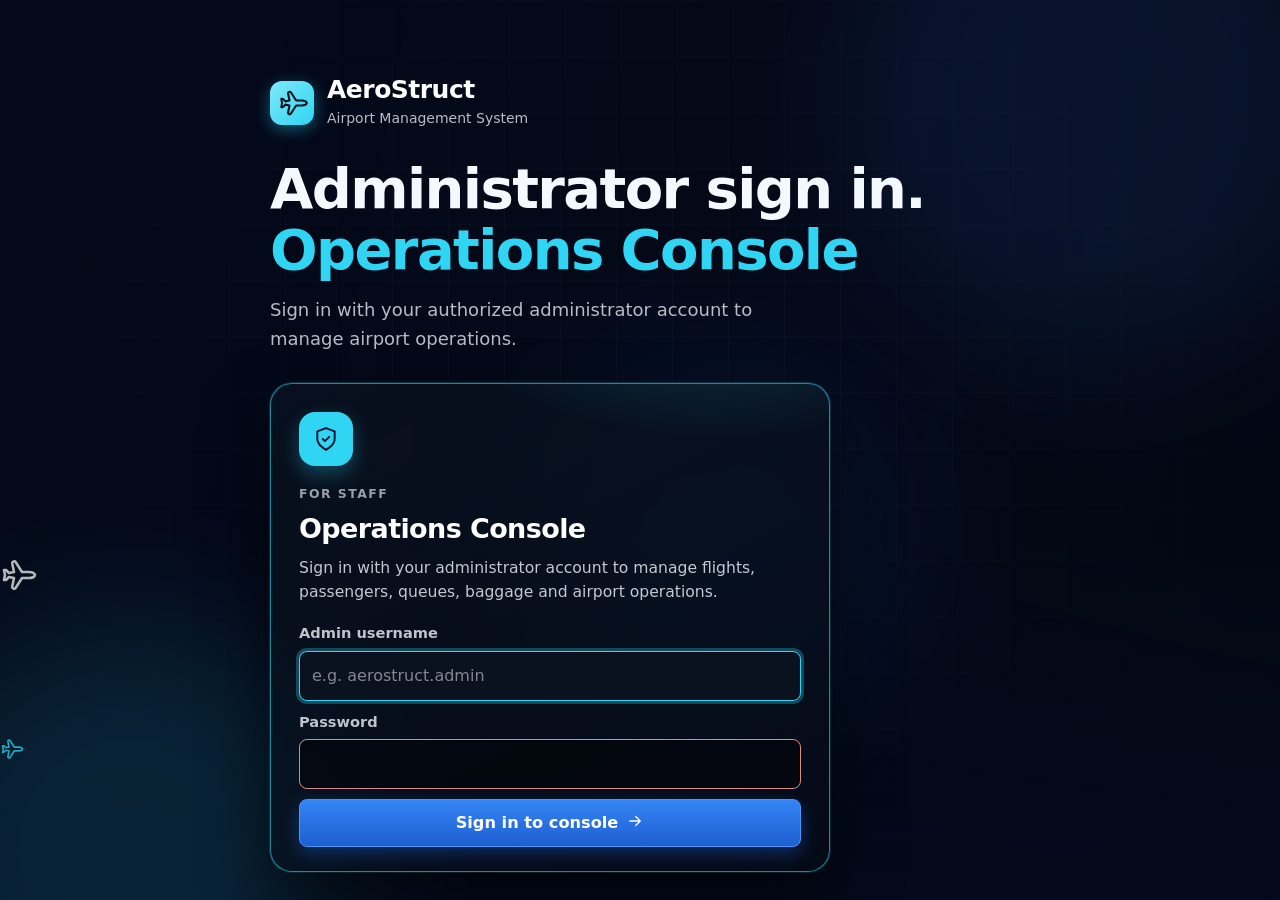
==== FrontEnd/admin.html @ 9cebbbfa "Added The FrontEnd Added the index page, landing page, portals, CSS, and whole application" ====
<!DOCTYPE html>
<html lang="en">
<head>
  <meta charset="UTF-8">
  <meta name="viewport" content="width=device-width, initial-scale=1">
  <meta name="theme-color" content="#050b1a">
  <meta name="description" content="AeroStruct airport management system: operations console and passenger self-service portal.">
  <title>Admin Portal · AeroStruct</title>
  <link rel="preconnect" href="https://images.unsplash.com" crossorigin>
  <link rel="preload" as="image" href="https://images.unsplash.com/photo-1629221731259-4f0760e3ee89?auto=format&fit=crop&w=1400&q=66" imagesrcset="https://images.unsplash.com/photo-1629221731259-4f0760e3ee89?auto=format&fit=crop&w=800&q=72 800w, https://images.unsplash.com/photo-1629221731259-4f0760e3ee89?auto=format&fit=crop&w=1400&q=66 1400w, https://images.unsplash.com/photo-1629221731259-4f0760e3ee89?auto=format&fit=crop&w=2000&q=66 2000w" imagesizes="100vw" fetchpriority="high">
  <link rel="stylesheet" href="style.css">
</head>
<body class="is-gate portal-mode-admin" data-portal-mode="admin">

  <!-- ============ SHARED SVG SYMBOLS ============ -->
  <svg width="0" height="0" style="position:absolute" aria-hidden="true" focusable="false">
    <defs>
      <path id="plane-glyph" d="M16 0 5 -2.6 -1 -13 -4.6 -13 -1.8 -2.2 -9 -2.4 -11.4 -6.8 -14 -6.8 -12 0 -14 6.8 -11.4 6.8 -9 2.4 -1.8 2.2 -4.6 13 -1 13 5 2.6Z"/>
    </defs>
  </svg>

  <!-- ============ LANDING PAGE ============ -->
  <div id="landing" class="landing" hidden>
    <header class="l-nav" id="lNav">
      <div class="l-nav-inner">
        <a class="l-brand" href="#home" data-lscroll="home" aria-label="AeroStruct home">
          <svg class="l-logo-mark" viewBox="0 0 48 48" fill="none" stroke="currentColor" stroke-width="2.4" stroke-linecap="round" stroke-linejoin="round" aria-hidden="true"><path d="M4 30c11 12 31 9 40-10" opacity=".65"/><g transform="translate(9 2) scale(1.32)"><path d="M17.8 19.2 16 11l3.5-3.5C21 6 21.5 4 21 3c-1-.5-3 0-4.5 1.5L13 8 4.8 6.2c-.5-.1-.9.1-1.1.5l-.3.5c-.2.5-.1 1 .3 1.3L9 12l-2 3H4l-1 1 3 2 2 3 1-1v-3l3-2 3.5 5.3c.3.4.8.5 1.3.3l.5-.2c.4-.3.6-.7.5-1.2z"/></g></svg>
          <span>AeroStruct</span>
        </a>
        <nav class="l-links" id="lLinks" aria-label="Page sections">
          <a href="#home" data-lscroll="home" class="active">Home</a>
          <a href="#features" data-lscroll="features">Features</a>
          <a href="#modules" data-lscroll="modules">Modules</a>
          <a href="#technology" data-lscroll="technology">Technology</a>
          <a href="#about" data-lscroll="about">About</a>
          <button class="l-nav-cta l-nav-cta-mobile" type="button" data-action="open-gate">Dashboard</button>
        </nav>
        <button class="l-nav-cta" type="button" data-action="open-gate">Dashboard</button>
        <button class="l-burger" type="button" data-action="toggle-lmenu" aria-label="Open menu" aria-expanded="false" aria-controls="lLinks"><span></span><span></span><span></span></button>
      </div>
    </header>

    <main>
      <!-- HERO -->
      <section id="home" class="l-hero" data-photo-box aria-label="AeroStruct introduction">
        <div class="l-scenes" id="lScenes" aria-hidden="true">
          <figure class="l-scene is-active" style="--pos:58% 55%;--pos-m:63% 50%">
            <img src="https://images.unsplash.com/photo-1629221731259-4f0760e3ee89?auto=format&amp;fit=crop&amp;w=1400&amp;q=66"
                 srcset="https://images.unsplash.com/photo-1629221731259-4f0760e3ee89?auto=format&amp;fit=crop&amp;w=800&amp;q=72 800w, https://images.unsplash.com/photo-1629221731259-4f0760e3ee89?auto=format&amp;fit=crop&amp;w=1400&amp;q=66 1400w, https://images.unsplash.com/photo-1629221731259-4f0760e3ee89?auto=format&amp;fit=crop&amp;w=2000&amp;q=66 2000w"
                 sizes="100vw" alt="" fetchpriority="high" decoding="async">
          </figure>
          <figure class="l-scene" data-photo="hero2" style="--pos:50% 60%;--pos-m:55% 55%"></figure>
          <figure class="l-scene" data-photo="hero3" style="--pos:50% 55%;--pos-m:45% 50%"></figure>
          <figure class="l-scene" data-photo="hero4" style="--pos:50% 50%;--pos-m:60% 50%"></figure>
        </div>
        <div class="l-hero-shade" aria-hidden="true"></div>
        <div class="l-glow l-glow-a" aria-hidden="true"></div><div class="l-glow l-glow-b" aria-hidden="true"></div>

        <svg class="l-paths" viewBox="0 0 1440 820" preserveAspectRatio="xMidYMid slice" aria-hidden="true" focusable="false">
          <defs>
            <linearGradient id="lpGrad" x1="0" x2="1" y1="0" y2="0"><stop offset="0" stop-color="#2fd5f2" stop-opacity="0"/><stop offset=".55" stop-color="#2fd5f2" stop-opacity=".95"/><stop offset="1" stop-color="#7ee8fa" stop-opacity=".25"/></linearGradient>
          </defs>
          <path id="lp1" class="l-arc" d="M-30 600 C 240 250, 700 110, 1090 250 S 1380 430, 1480 340"/>
          <path id="lp2" class="l-arc l-arc-2" d="M180 740 C 520 540, 900 590, 1190 430 S 1370 210, 1480 170"/>
          <path id="lp3" class="l-arc l-arc-3" d="M-30 360 C 200 240, 430 210, 650 270"/>
          <g class="l-radar" transform="translate(1090 250)"><circle class="core" r="5"/><circle class="ring" r="6"/><circle class="ring d2" r="6"/><circle class="ring d3" r="6"/><text x="12" y="-12">BOM</text></g>
          <g class="l-radar" transform="translate(650 270)"><circle class="core" r="4"/><circle class="ring" r="5"/><circle class="ring d2" r="5"/><text x="10" y="-10">DEL</text></g>
          <g class="l-radar" transform="translate(1190 430)"><circle class="core" r="4"/><circle class="ring d3" r="5"/><circle class="ring d2" r="5"/><text x="10" y="18">BLR</text></g>
          <g class="l-plane"><use href="#plane-glyph"/><animateMotion dur="17s" repeatCount="indefinite" rotate="auto"><mpath href="#lp1"/></animateMotion></g>
          <g class="l-plane l-plane-2"><use href="#plane-glyph"/><animateMotion dur="23s" begin="-8s" repeatCount="indefinite" rotate="auto"><mpath href="#lp2"/></animateMotion></g>
          <g class="l-plane l-plane-3"><use href="#plane-glyph"/><animateMotion dur="12s" begin="-4s" repeatCount="indefinite" rotate="auto"><mpath href="#lp3"/></animateMotion></g>
        </svg>

        <div class="l-hero-inner">
          <h1 class="l-h1">
            <span class="l-logo-big"><svg viewBox="0 0 48 48" fill="none" stroke="currentColor" stroke-width="2.2" stroke-linecap="round" stroke-linejoin="round" aria-hidden="true"><path d="M4 30c11 12 31 9 40-10" opacity=".65"/><g transform="translate(9 2) scale(1.32)"><path d="M17.8 19.2 16 11l3.5-3.5C21 6 21.5 4 21 3c-1-.5-3 0-4.5 1.5L13 8 4.8 6.2c-.5-.1-.9.1-1.1.5l-.3.5c-.2.5-.1 1 .3 1.3L9 12l-2 3H4l-1 1 3 2 2 3 1-1v-3l3-2 3.5 5.3c.3.4.8.5 1.3.3l.5-.2c.4-.3.6-.7.5-1.2z"/></g></svg><span>AeroStruct</span></span>
            <span class="sr-only">: </span><span class="l-tagline">Intelligence in Every Operation.</span>
          </h1>
          <p class="l-sub">A modern airport management system powered by C++17 and Data Structures.</p>
          <div class="l-actions">
            <a class="l-btn l-btn-cyan" href="#features" data-lscroll="features">Explore Platform</a>
            <button class="l-btn l-btn-glass" type="button" data-action="open-gate">View Demo</button>
          </div>
        </div>

        <div class="l-stats" id="lStats" role="list" aria-label="Live demo figures">
          <div class="l-stat" role="listitem"><span class="l-stat-icon" data-icon="plane" data-size="26" aria-hidden="true"></span><div><strong data-lstat="flights">0</strong><small>Total Flights</small></div></div>
          <div class="l-stat" role="listitem"><span class="l-stat-icon" data-icon="users" data-size="26" aria-hidden="true"></span><div><strong data-lstat="passengers">0</strong><small>Passengers</small></div></div>
          <div class="l-stat" role="listitem"><span class="l-stat-icon" data-icon="clock" data-size="26" aria-hidden="true"></span><div><strong data-lstat="delayed">0</strong><small>Delayed Flights</small></div></div>
          <div class="l-stat" role="listitem"><span class="l-stat-icon" data-icon="close" data-size="26" aria-hidden="true"></span><div><strong data-lstat="cancelled">0</strong><small>Cancelled Flights</small></div></div>
        </div>
        <div class="l-scene-dots" id="lSceneDots" role="group" aria-label="Choose background scene"></div>
      </section>

      <!-- FEATURES -->
      <section id="features" class="l-section l-features">
        <div class="l-wrap l-features-grid">
          <div class="l-features-copy reveal">
            <h2>Smarter Operations<br>for a Better Tomorrow.</h2>
            <p>From flight management to passenger assistance, AeroStruct brings intelligence, efficiency, and structure to modern airport operations.</p>
            <a class="l-btn l-btn-blue" href="#technology" data-lscroll="technology">Learn More</a>
          </div>
          <div class="l-cards">
            <article class="l-card reveal"><span class="l-card-icon" data-icon="plane" data-size="26" aria-hidden="true"></span><h3>Flight Management</h3><p>Schedule, track and manage flights efficiently.</p></article>
            <article class="l-card reveal"><span class="l-card-icon" data-icon="users" data-size="26" aria-hidden="true"></span><h3>Passenger Management</h3><p>Handle passenger records and check-in operations.</p></article>
            <article class="l-card reveal"><span class="l-card-icon" data-icon="bag" data-size="26" aria-hidden="true"></span><h3>Baggage Tracking</h3><p>Track baggage status and handling queues.</p></article>
            <article class="l-card reveal"><span class="l-card-icon" data-icon="compass" data-size="26" aria-hidden="true"></span><h3>Airport Navigation</h3><p>Find the shortest walking route across the terminal.</p></article>
            <article class="l-card reveal"><span class="l-card-icon" data-icon="heart" data-size="26" aria-hidden="true"></span><h3>Priority Handling</h3><p>VIP, medical and emergency support.</p></article>
            <article class="l-card reveal"><span class="l-card-icon" data-icon="flow" data-size="26" aria-hidden="true"></span><h3>Data Structures in Action</h3><p>Real-world application of DSA.</p></article>
          </div>
        </div>
        <div class="l-strip" data-photo-box aria-hidden="true" id="lStrip"></div>
      </section>

      <!-- MODULES -->
      <section id="modules" class="l-section l-modules">
        <div class="l-wrap">
          <header class="l-head reveal"><span class="l-eyebrow">MODULES</span><h2>Built around the passenger journey</h2><p>Two flagship services, each with its own control room view for staff and a self-service view for passengers.</p></header>

          <article class="l-band l-band-assist reveal" data-photo-box data-lparallax>
            <div class="l-band-media" id="lAssistMedia" aria-hidden="true"></div>
            <div class="l-band-shade" aria-hidden="true"></div>
            <div class="l-band-copy">
              <span class="l-eyebrow">AEROASSIST</span>
              <h3>Help that reaches the right passenger first.</h3>
              <p>A priority desk orders every request by urgency while keeping arrival order for equals, and gives rule-based support advice for each assistance type.</p>
              <ul class="l-ticks"><li>Five levels, from Emergency to Normal</li><li>Wheelchair, medical and VIP requests in one queue</li><li>Passengers can request help themselves</li></ul>
              <button class="l-btn l-btn-cyan" type="button" data-action="open-gate">Open AeroAssist</button>
            </div>
            <div class="l-band-visual" aria-hidden="true">
              <div class="l-pq"><div class="l-pq-row p1"><b>1</b><span>Emergency</span><i></i></div><div class="l-pq-row p2"><b>2</b><span>Medical</span><i></i></div><div class="l-pq-row p3"><b>3</b><span>Wheelchair</span><i></i></div><div class="l-pq-row p5"><b>5</b><span>Normal</span><i></i></div></div>
            </div>
          </article>

          <article class="l-band l-band-track l-band-flip reveal" data-photo-box data-lparallax>
            <div class="l-band-media" id="lTrackMedia" aria-hidden="true"></div>
            <div class="l-band-shade" aria-hidden="true"></div>
            <div class="l-band-copy">
              <span class="l-eyebrow">AEROTRACK</span>
              <h3>Every passenger and every bag, from start to finish.</h3>
              <p>Follow the journey from registration to boarding, and each bag from loading to collection, with updates that appear live in both views.</p>
              <ul class="l-ticks"><li>Registered → Checked-In → Security-Cleared → Boarded</li><li>Baggage: Registered → Loaded → Arrived → Collected</li><li>Notifications for delays, cancellations and connection risk</li></ul>
              <button class="l-btn l-btn-cyan" type="button" data-action="open-gate">Open AeroTrack</button>
            </div>
            <div class="l-band-visual" aria-hidden="true">
              <ol class="l-track"><li><i></i>Registered</li><li><i></i>Checked-In</li><li><i></i>Security-Cleared</li><li><i></i>Boarded</li></ol>
            </div>
          </article>

          <div class="l-tiles">
            <button class="l-tile reveal" type="button" data-action="open-gate"><span data-icon="plane" data-size="22" aria-hidden="true"></span><strong>Flights</strong><small>Schedule, delay, cancel</small></button>
            <button class="l-tile reveal" type="button" data-action="open-gate"><span data-icon="users" data-size="22" aria-hidden="true"></span><strong>Passengers</strong><small>Records &amp; undo delete</small></button>
            <button class="l-tile reveal" type="button" data-action="open-gate"><span data-icon="flow" data-size="22" aria-hidden="true"></span><strong>Check-in &amp; boarding</strong><small>FIFO queues</small></button>
            <button class="l-tile reveal" type="button" data-action="open-gate"><span data-icon="group" data-size="22" aria-hidden="true"></span><strong>Family &amp; groups</strong><small>Travel together</small></button>
            <button class="l-tile reveal" type="button" data-action="open-gate"><span data-icon="compass" data-size="22" aria-hidden="true"></span><strong>Airport Navigator</strong><small>Dijkstra, BFS, DFS</small></button>
            <button class="l-tile reveal" type="button" data-action="open-gate"><span data-icon="alert" data-size="22" aria-hidden="true"></span><strong>Emergency desk</strong><small>Severity-ordered cases</small></button>
          </div>
        </div>
      </section>

      <!-- TECHNOLOGY -->
      <section id="technology" class="l-section l-tech">
        <div class="l-wrap l-tech-grid">
          <div class="l-tech-copy reveal">
            <span class="l-eyebrow">TECHNOLOGY</span>
            <h2>Data structures, in action.</h2>
            <p>AeroStruct combines C++17 data-structure modules with a MySQL-backed API and authenticated workspaces for airport staff and passengers.</p>
            <svg class="l-graph" viewBox="0 0 360 200" aria-hidden="true" focusable="false">
              <g class="lg-edges"><line x1="40" y1="100" x2="120" y2="40"/><line x1="40" y1="100" x2="120" y2="160"/><line x1="120" y1="40" x2="210" y2="70"/><line x1="120" y1="160" x2="210" y2="130"/><line x1="210" y1="70" x2="210" y2="130"/><line x1="210" y1="70" x2="320" y2="40"/><line x1="210" y1="130" x2="320" y2="160"/></g>
              <path class="lg-route" d="M40 100 L120 40 L210 70 L320 40"/>
              <g class="lg-nodes"><circle cx="40" cy="100" r="9"/><circle cx="120" cy="40" r="9"/><circle cx="120" cy="160" r="9"/><circle cx="210" cy="70" r="9"/><circle cx="210" cy="130" r="9"/><circle class="lg-dest" cx="320" cy="40" r="10"/><circle cx="320" cy="160" r="9"/></g>
            </svg>
          </div>
          <div class="l-tech-cards">
            <article class="l-tcard reveal"><code>LINKED LIST</code><h3>Passenger records</h3><p>Ordered records with unique IDs and validated edits.</p></article>
            <article class="l-tcard reveal"><code>FIFO QUEUE</code><h3>Check-in, boarding &amp; baggage</h3><p>First in, first out, with clear wait estimates.</p></article>
            <article class="l-tcard reveal"><code>PRIORITY QUEUE</code><h3>AeroAssist &amp; emergencies</h3><p>Urgency first; equal priority keeps arrival order.</p></article>
            <article class="l-tcard reveal"><code>STACK</code><h3>Undo delete</h3><p>The most recent deletion comes back first.</p></article>
            <article class="l-tcard reveal"><code>GRAPH</code><h3>Airport Navigator</h3><p>Dijkstra shortest path, plus BFS and DFS traversals.</p></article>
            <article class="l-tcard reveal"><code>RANKING</code><h3>Smart flight suggestions</h3><p>A 50/50 score of fare and flight duration.</p></article>
          </div>
        </div>
      </section>

      <!-- ABOUT -->
      <section id="about" class="l-section l-about" data-photo-box>
        <div class="l-about-media" id="lAboutMedia" aria-hidden="true"></div>
        <div class="l-about-shade" aria-hidden="true"></div>
        <div class="l-wrap l-about-inner">
          <div class="l-about-copy reveal">
            <span class="l-eyebrow">ABOUT</span>
            <h2>Structure behind every departure.</h2>
            <p>AeroStruct brings flights, passengers, baggage and safety into one calm control room, and gives every traveller their own clear view of the journey.</p>
            <p class="l-about-note">Flights, passenger records and operational workflows are served through the C++ API and MySQL. Access is scoped to your account role.</p>
            <button class="l-btn l-btn-cyan" type="button" data-action="open-gate">Enter the platform</button>
          </div>
          <dl class="l-facts reveal">
            <div><dt data-lcount="locations">12</dt><dd>Mapped terminal locations</dd></div>
            <div><dt data-lcount="stages">4</dt><dd>Passenger journey stages</dd></div>
            <div><dt data-lcount="priorities">5</dt><dd>Assistance priority levels</dd></div>
            <div><dt data-lcount="algorithms">3</dt><dd>Graph algorithms</dd></div>
          </dl>
        </div>
      </section>
    </main>

    <footer class="l-footer">
      <div class="l-wrap l-footer-inner">
        <a class="l-brand" href="#home" data-lscroll="home"><svg class="l-logo-mark" viewBox="0 0 48 48" fill="none" stroke="currentColor" stroke-width="2.4" stroke-linecap="round" stroke-linejoin="round" aria-hidden="true"><path d="M4 30c11 12 31 9 40-10" opacity=".65"/><g transform="translate(9 2) scale(1.32)"><path d="M17.8 19.2 16 11l3.5-3.5C21 6 21.5 4 21 3c-1-.5-3 0-4.5 1.5L13 8 4.8 6.2c-.5-.1-.9.1-1.1.5l-.3.5c-.2.5-.1 1 .3 1.3L9 12l-2 3H4l-1 1 3 2 2 3 1-1v-3l3-2 3.5 5.3c.3.4.8.5 1.3.3l.5-.2c.4-.3.6-.7.5-1.2z"/></g></svg><span>AeroStruct</span></a>
        <p>Airport Management System · C++17 · MySQL-backed API</p>
        <button class="l-nav-cta" type="button" data-action="open-gate">Dashboard</button>
      </div>
      <p class="l-credits">Photography from Unsplash, used under the Unsplash licence.</p>
    </footer>
  </div>

  <!-- ============ ROLE GATE ============ -->
  <div id="roleGate" class="gate" hidden role="dialog" aria-modal="true" aria-labelledby="gateTitle">
    <div class="gate-bg" aria-hidden="true">
      <i class="aurora aurora-a"></i><i class="aurora aurora-b"></i><i class="aurora aurora-c"></i>
      <i class="gate-grid"></i>
      <span class="gate-plane gate-plane-a" data-icon="plane" data-size="34"></span>
      <span class="gate-plane gate-plane-b" data-icon="plane" data-size="22"></span>
    </div>
    <div class="gate-inner">
      <button class="gate-back" type="button" data-action="close-gate"><span data-icon="arrow" data-size="16" aria-hidden="true"></span> Back to home</button>
      <div class="gate-brand"><span class="brand-mark" data-icon="plane" data-size="28" aria-hidden="true"></span><span><strong>AeroStruct</strong><small>Airport Management System</small></span></div>
      <h1 id="gateTitle" class="gate-title">Administrator sign in.<br><span>Operations Console</span></h1>
      <p class="gate-lead">Sign in with your authorized administrator account to manage airport operations.</p>
      <div class="gate-cards">
        <section class="gate-card gate-card-admin" aria-labelledby="gateAdminTitle">
          <span class="gate-card-icon" data-icon="shield" data-size="26" aria-hidden="true"></span>
          <span class="gate-card-eyebrow">FOR STAFF</span>
          <strong id="gateAdminTitle">Operations Console</strong>
          <span class="gate-card-text">Sign in with your administrator account to manage flights, passengers, queues, baggage and airport operations.</span>
          <form id="adminLoginForm" class="gate-form" novalidate>
            <label for="adminUsername">Admin username
              <input class="auth-login-input" id="adminUsername" name="username" type="text" placeholder="e.g. aerostruct.admin" maxlength="80" autocomplete="username" required>
            </label>
            <label for="adminPassword">Password
              <input class="auth-login-input" id="adminPassword" name="password" type="password" autocomplete="current-password" required>
            </label>
            <p id="adminGateError" class="gate-error" role="alert" hidden></p>
            <button class="button button-primary gate-submit" type="submit">Sign in to console <span data-icon="arrow" data-size="18" aria-hidden="true"></span></button>
          </form>
        </section>
        <section class="gate-card gate-card-user" aria-labelledby="gateUserTitle">
          <span class="gate-card-icon" data-icon="ticket" data-size="26" aria-hidden="true"></span>
          <span class="gate-card-eyebrow">FOR PASSENGERS</span>
          <strong id="gateUserTitle">Passenger Portal</strong>
          <span class="gate-card-text">Sign in with the account provided by the airport operations desk to view your own journey, baggage and assistance.</span>
          <form id="gateForm" class="gate-form" novalidate>
            <label for="gateUsername">Passenger username
              <input class="auth-login-input" id="gateUsername" name="username" type="text" placeholder="Your account username" maxlength="80" autocomplete="username" required>
            </label>
            <label for="gatePassword">Password
              <input class="auth-login-input" id="gatePassword" name="password" type="password" autocomplete="current-password" required>
            </label>
            <p id="gateError" class="gate-error" role="alert" hidden></p>
            <button class="button button-secondary gate-submit" type="submit">Open my journey <span data-icon="arrow" data-size="18" aria-hidden="true"></span></button>
          </form>
        </section>
      </div>
      <p class="gate-foot"><i class="live-dot"></i> Secure account access · live data is loaded from the AeroStruct API</p>
    </div>
  </div>

  <!-- ============ ADMIN CONSOLE ============ -->
  <div id="adminApp" class="app-shell admin-shell" hidden>
    <div class="nav-backdrop" data-action="close-nav"></div>
    <aside class="sidebar" id="adminSidebar">
      <a class="brand" href="#dashboard" data-page="dashboard" aria-label="AeroStruct dashboard">
        <span class="brand-mark" data-icon="plane" data-size="26" aria-hidden="true"></span>
        <span><strong>AeroStruct</strong><small>Operations Console</small></span>
      </a>
      <div class="role-chip"><span data-icon="shield" data-size="16" aria-hidden="true"></span> Operations Admin</div>
      <nav id="nav" aria-label="Main navigation"></nav>
      <div class="sidebar-spacer"></div>
      <div class="sidebar-note">
        <div class="sidebar-note-head"><span class="live-dot"></span> Authenticated session</div>
        <p>Operations are validated by the AeroStruct API and saved in MySQL.</p>
      </div>
      <button class="sidebar-switch" type="button" data-action="sign-out"><span data-icon="logout" data-size="18" aria-hidden="true"></span> Switch role</button>
      <div class="sidebar-foot">AeroStruct <span>·</span> C++17 project</div>
    </aside>

    <main class="main-area">
      <header class="topbar">
        <button class="icon-btn menu-toggle" type="button" data-action="toggle-nav" aria-label="Open menu"><span data-icon="menu" data-size="22" aria-hidden="true"></span></button>
        <div class="breadcrumb"><span>Operations</span><span class="crumb-sep">/</span><strong id="breadcrumbCurrent">Dashboard</strong></div>
        <div class="topbar-actions">
          <span id="clock" class="clock-chip"></span>
          <button class="button button-quiet" id="undoButton" type="button"><span data-icon="undo" data-size="16" aria-hidden="true"></span> Undo delete</button>
          <button class="button button-secondary" id="resetButton" type="button"><span data-icon="reset" data-size="16" aria-hidden="true"></span> Reset demo</button>
        </div>
      </header>

      <div id="pageHeading" class="page-heading"></div>

      <!-- DASHBOARD -->
      <section id="dashboard" class="view">
        <div id="nextDeparture" class="hero-card"></div>
        <div class="stats-grid" id="stats"></div>
        <div class="dashboard-grid">
          <section class="panel departures-panel">
            <div class="panel-heading"><div><span class="eyebrow"><i class="live-dot"></i> LIVE BOARD · DEMO DATA</span><h2>Departures</h2></div><span class="time-highlight" id="boardTime">--:--</span></div>
            <div class="table-scroll"><table id="depTable" class="data-table"></table></div>
          </section>
          <section class="panel attention-panel">
            <div class="panel-heading"><div><span class="eyebrow">OPERATIONAL FOLLOW-UP</span><h2>Needs attention</h2></div><span id="attentionCount" class="count-pill">0</span></div>
            <div id="alerts" class="attention-list"></div>
          </section>
        </div>
        <div class="dashboard-lower">
          <div class="panel journey-panel">
            <div class="panel-heading"><div><span class="eyebrow">PASSENGER FLOW</span><h2>Passenger journey snapshot</h2></div><button class="button button-outline" data-page="queues" type="button">Open queues →</button></div>
            <div id="journeySnapshot" class="journey-snapshot"></div>
          </div>
          <div class="panel donut-panel">
            <div class="panel-heading"><div><span class="eyebrow">FLIGHT STATUS</span><h2>Status mix</h2></div></div>
            <div id="statusDonut" class="donut-wrap"></div>
          </div>
        </div>
      </section>

<!-- FLIGHTS -->
      <section id="flights" class="view" hidden>
        <section class="panel">
          <div class="panel-heading"><div><span class="eyebrow">OPERATIONS</span><h2>Add a flight</h2><p class="panel-subtitle">Flight numbers must be unique. Passenger registration is blocked for cancelled flights.</p></div></div>
          <form id="flightForm" class="form-grid">
            <label>Flight number<input id="fNo" name="flightNumber" placeholder="AI 202" required minlength="2" maxlength="12" pattern="[A-Za-z0-9 -]+" autocomplete="off"></label>
            <label>Airline<input id="fAir" name="airline" placeholder="Air India" required maxlength="50"></label>
            <label>Source<input id="fFrom" name="source" placeholder="Delhi" required maxlength="60"></label>
            <label>Destination<input id="fTo" name="destination" placeholder="Mumbai" required maxlength="60"></label>
            <label>Departure time<input id="fDep" name="departureTime" type="time" required></label>
            <label>Arrival time<input id="fArr" name="arrivalTime" type="time" required></label>
            <label>Gate<input id="fGate" name="gate" placeholder="G12" required maxlength="10"></label>
            <label>Fare (INR)<input id="fFare" name="fare" type="number" min="0" step="0.01" placeholder="e.g. 5200" required></label>
            <label>Initial status<select id="fStatus" name="status"><option>On Time</option><option>Boarding</option><option>Delayed</option></select></label>
            <div class="form-actions"><button class="button button-primary" type="submit">＋ Add flight</button><button class="button button-outline" type="reset">Clear form</button></div>
          </form>
        </section>
        <section class="panel">
          <div class="panel-heading"><div><span class="eyebrow">FLIGHT DIRECTORY</span><h2>Manage flights</h2></div><span id="flightCount" class="count-pill">0 flights</span></div>
          <div class="toolbar"><label class="search-field"><span>⌕</span><input id="fSearch" placeholder="Search flight, airline, route…" autocomplete="off"></label><label class="compact-label">Sort by<select id="fSort"><option value="dep">Departure time</option><option value="no">Flight number</option><option value="to">Destination</option><option value="fare">Fare (low to high)</option><option value="duration">Duration (shortest)</option></select></label></div>
          <div class="table-scroll"><table id="flightTable" class="data-table"></table></div>
        </section>
      </section>

      <!-- PASSENGERS -->
      <section id="passengers" class="view" hidden>
        <section class="panel">
          <div class="panel-heading"><div><span class="eyebrow">PASSENGER RECORDS · LINKED LIST</span><h2>Register passenger</h2><p class="panel-subtitle">IDs must be unique, age must be non-negative, and the selected flight must exist and not be cancelled.</p></div></div>
          <form id="passengerForm" class="form-grid">
            <label>Passenger ID<input id="pId" name="passengerId" placeholder="P101" required maxlength="20" pattern="[A-Za-z0-9_-]+" autocomplete="off"></label>
            <label>Full name<input id="pName" name="name" placeholder="Passenger name" required minlength="2" maxlength="80" autocomplete="name"></label>
            <label>Age<input id="pAge" name="age" type="number" min="0" max="120" step="1" placeholder="Age" required></label>
            <label>Gender<select id="pGender" name="gender" required><option value="">Select gender</option><option>Female</option><option>Male</option><option>Other</option><option>Prefer not to say</option></select></label>
            <label>Phone number<input id="pPhone" name="phone" type="tel" placeholder="+91 9876543210" required minlength="7" maxlength="16" pattern="[+0-9() -]{7,16}" autocomplete="tel"></label>
            <label>Flight<select id="pFlight" name="flightNumber" required></select></label>
            <label>Seat number<input id="pSeat" name="seatNumber" placeholder="12A" required maxlength="6" pattern="[A-Za-z0-9-]+"></label>
            <label>Assistance type<select id="pAssist" name="assistanceType"><option>None</option><option>Emergency</option><option>Medical</option><option>Wheelchair</option><option>Accessibility</option><option>Elderly</option><option>VIP</option><option>Other</option></select></label>
            <div class="form-actions"><button class="button button-primary" type="submit">＋ Register passenger</button><button class="button button-outline" type="reset">Clear form</button></div>
          </form>
        </section>
        <section class="panel">
          <div class="panel-heading"><div><span class="eyebrow">PASSENGER PORTAL ACCESS</span><h2>Create passenger login</h2><p class="panel-subtitle">An administrator creates a login for an existing passenger. Give the temporary password directly to that passenger.</p></div></div>
          <form id="passengerAccountForm" class="form-grid">
            <label>Passenger ID<input id="paPassengerId" name="passengerId" placeholder="P101" required maxlength="30" autocomplete="off"></label>
            <label>Username<input id="paUsername" name="username" placeholder="e.g. passenger.p101" required minlength="3" maxlength="80" autocomplete="off"></label>
            <label>Temporary password<input id="paPassword" name="password" type="password" required minlength="12" maxlength="128" autocomplete="new-password"></label>
            <div class="form-actions"><button class="button button-primary" type="submit">Create passenger login</button><button class="button button-outline" type="reset">Clear</button></div>
          </form>
        </section>
        <section class="panel">
          <div class="panel-heading"><div><span class="eyebrow">PASSENGER DIRECTORY</span><h2>Passenger records</h2></div><span id="passengerCount" class="count-pill">0 passengers</span></div>
          <div class="toolbar"><label class="search-field"><span>⌕</span><input id="pSearch" placeholder="Search ID, name or flight…" autocomplete="off"></label><label class="compact-label">Status<select id="pStatusFilter"><option value="all">All statuses</option><option>Registered</option><option>Checked-In</option><option>Security-Cleared</option><option>Boarded</option></select></label></div>
          <div class="table-scroll"><table id="paxTable" class="data-table"></table></div>
        </section>
      </section>

      <!-- CHECK-IN AND BOARDING -->
      <section id="queues" class="view" hidden>
        <div class="inline-notice"><strong>Passenger journey:</strong> Registered → Checked-In → Security-Cleared → Boarded. Check-in accepts only Registered passengers. After security clearance, the passenger is automatically added to the boarding queue. Unavailable flights are blocked.</div>
        <div class="queue-grid journey-queue-grid">
          <section class="panel">
            <div class="panel-heading"><div><span class="eyebrow">QUEUE · FIFO</span><h2>Check-in</h2><p class="panel-subtitle">Register passengers into the queue, then process from the front.</p></div><span id="ciCount" class="count-pill">0 waiting</span></div>
            <div class="panel-body"><div class="form-row"><label>Registered passenger<select id="ciSel"></select></label><button class="button button-primary align-end" id="ciJoin" type="button">Join queue</button></div><div id="ciList" class="queue-list"></div><div class="queue-footer"><p class="muted" id="ciWait"></p><button class="button button-primary" id="ciProcess" type="button">Process next passenger →</button></div></div>
          </section>
          <section class="panel">
            <div class="panel-heading"><div><span class="eyebrow">SECURITY CHECKPOINT</span><h2>Security clearance</h2><p class="panel-subtitle">Only Checked-In passengers can be cleared. Successful clearance automatically adds them to the boarding queue.</p></div></div>
            <div class="panel-body"><div class="form-row"><label>Checked-in passenger<select id="scSel" required></select></label><label>Boarding gate<input id="scGate" placeholder="Auto-filled from flight" maxlength="10" required></label><button class="button button-primary align-end" id="scClear" type="button">Clear security</button></div><p class="muted" id="scHelp">Choose a passenger to load the flight's gate.</p></div>
          </section>
          <section class="panel">
            <div class="panel-heading"><div><span class="eyebrow">QUEUE · FIFO</span><div class="panel-heading">
  <div>
    <!-- <span class="eyebrow"></span> -->
    <h2>Boarding</h2>
    <p class="panel-subtitle">Passengers are automatically added after successful security clearance.</p>
  </div>
  <span id="boCount" class="count-pill">0 waiting</span>
</div>

<div class="panel-body"><p class="panel-subtitle">Passengers are automatically added after successful security clearance.</p>
            <div class="panel-body">
            <div id="boList" class="queue-list"></div>
            <div class="queue-footer">
            <p class="muted" id="boWait"></p>
            <button class="button button-primary" id="boProcess" type="button">
                  Board next passenger →
            </button>
             </div>
            </div>
          </section>
        </div>
        <section class="panel"><div class="panel-heading"><div><span class="eyebrow">STATUS SYNCHRONIZATION</span><h2>Passenger journey status</h2><p class="panel-subtitle">Registered → Checked-In → Security-Cleared → Boarded</p></div></div><div class="table-scroll"><table id="journeyTable" class="data-table"></table></div></section>
      </section>

      
<!-- AEROASSIST -->
<section id="priority" class="view" hidden>
  <div class="inline-notice">
    <strong>Priority convention:</strong>
    1 is highest priority and 5 is normal.
    Requests with equal priority retain FIFO order.
    Recommendations are rule-based suggestions, not medical triage.
  </div>

  <!-- Assistance request and priority queue -->
  <div class="content-grid">
    <section class="panel">
      <div class="panel-heading">
        <div>
          <span class="eyebrow">AEROASSIST</span>
          <h2>Add assistance request</h2>
        </div>
      </div>

      <div class="panel-body">
        <form id="priorityForm" class="form-grid single-column">
          <label>
            Registered passenger
            <select id="prPassenger" required></select>
          </label>

          <label>
            Priority
            <select id="prType" required>
              <option value="1">1 · Emergency</option>
              <option value="2">2 · Medical Assistance</option>
              <option value="3">3 · Wheelchair / Accessibility</option>
              <option value="4">4 · VIP</option>
              <option value="5">5 · Normal</option>
            </select>
          </label>

          <label>
            Request note
            <input id="prReason" maxlength="140"
              placeholder="e.g. wheelchair support at departure lounge">
          </label>

          <div class="form-actions">
            <button class="button button-primary" type="submit">
              ＋ Add request
            </button>
          </div>
        </form>
      </div>
    </section>

    <section class="panel">
      <div class="panel-heading">
        <div>
          <span class="eyebrow">SORTED BY URGENCY</span>
          <h2>Priority queue</h2>
        </div>
        <span id="prCount" class="count-pill">0 requests</span>
      </div>

      <div id="prList" class="queue-list"></div>

      <div class="panel-body">
        <button id="prProcess" class="button button-primary"
          type="button">
          Process highest priority →
        </button>
      </div>
    </section>
  </div>

  <!-- C++ AeroAssist recommendation -->
  <section class="panel">
    <div class="panel-heading">
      <div>
        <span class="eyebrow">INTELLIGENT ASSISTANCE · C++ API</span>
        <h2>Assistance recommendations</h2>
        <p class="panel-subtitle">
          Get a recommended support team and action based on
          the passenger's registered assistance requirement.
        </p>
      </div>
    </div>

    <div class="panel-body">
      <div class="form-row">
        <label>
          Passenger
          <select id="asPax"></select>
        </label>

        <label>
          Current location
          <select id="asLoc"></select>
        </label>
      </div>

            <div id="asOut"></div>
    </div>
  </section>

  <!-- COMPLETED ASSISTANCE REQUEST HISTORY -->
  <section class="panel">
    <div class="panel-heading">
      <div>
        <span class="eyebrow">AEROASSIST RECORDS</span>
        <h2>Request History</h2>
        <p class="panel-subtitle">
          View assistance requests that have already been processed.
        </p>
      </div>

      <span id="historyCount" class="count-pill">0 records</span>
    </div>

    <div class="panel-body">
      <div class="form-row">
        <label>
          Search by Passenger ID
          <input
            id="historyPassengerSearch"
            type="text"
            placeholder="e.g. T103"
            autocomplete="off"
          >
        </label>

        <div class="form-actions">
          <button
            id="refreshAssistanceHistory"
            class="button button-outline"
            type="button"
          >
            Refresh History
          </button>
        </div>
      </div>
    </div>

    <div class="table-scroll">
      <table id="assistanceHistoryTable" class="data-table"></table>
    </div>
  </section>
</section>



      <!-- FAMILY AND GROUP TRAVEL ASSISTANCE -->
      <section id="groups" class="view" hidden>
        <div class="inline-notice"><strong>Group rules:</strong> each group has one active flight. A passenger must exist, be assigned to that same flight, and cannot belong to more than one group. Group counts are recalculated from the current passenger records.</div>
        <div class="content-grid">
          <section class="panel">
            <div class="panel-heading"><div><span class="eyebrow">FAMILY & GROUP TRAVEL</span><h2>Create a group</h2><p class="panel-subtitle">Create a family or travel party against an active flight.</p></div></div>
            <form id="groupCreateForm" class="form-grid group-form">
              <label>Group ID<input id="gtGroupId" name="groupId" placeholder="G501" required maxlength="24" autocomplete="off"></label>
              <label>Group name<input id="gtGroupName" name="groupName" placeholder="Sharma Family" required maxlength="80"></label>
              <label>Flight<select id="gtFlight" name="flightNumber" required></select></label>
              <div class="form-actions"><button class="button button-primary" type="submit">＋ Create group</button><button class="button button-outline" type="reset">Clear form</button></div>
            </form>
          </section>
          <section class="panel">
            <div class="panel-heading"><div><span class="eyebrow">GROUP MEMBERS</span><h2>Add passenger to group</h2><p class="panel-subtitle">Passengers can only be added to a group on their assigned flight.</p></div></div>
            <form id="groupAddForm" class="form-grid group-form">
              <label>Group<select id="gtTargetGroup" name="groupId" required></select></label>
              <label>Passenger<select id="gtPassenger" name="passengerId" required></select></label>
              <div class="form-actions"><button class="button button-primary" type="submit">＋ Add passenger</button></div>
            </form>
          </section>
        </div>
        <section class="panel">
          <div class="panel-heading"><div><span class="eyebrow">LIVE GROUP STATUS</span><h2>Family & group overview</h2><p class="panel-subtitle">Checked-in counts include Checked-In, Security-Cleared and Boarded passengers. Pending is the number still awaiting check-in.</p></div><span id="groupCount" class="count-pill">0 groups</span></div>
          <div id="groupList" class="group-status-grid"></div>
        </section>
      </section>

      <!-- SMART FLIGHT SUGGESTIONS -->
      <section id="suggestions" class="view" hidden>
        <section class="panel"><div class="panel-heading"><div><span class="eyebrow">SMART FLIGHT SUGGESTIONS</span><h2>Alternative flight finder</h2><p class="panel-subtitle">Alternatives on the same route are ranked using a 50/50 score: lower fare and shorter flight duration. Cancelled and completed flights are excluded.</p></div></div><div class="panel-body"><div class="form-row"><label>Selected flight<select id="suggestFlight"></select></label><button class="button button-primary align-end" id="findSuggestions" type="button">Find alternatives</button></div><div id="suggestOut" class="suggestion-list"></div></div></section>
      </section>

      
      <!-- AIRPORT NAVIGATOR -->
      <section id="navigator" class="view" hidden>
        <section class="panel nav-card">
          <div class="nav-card-head">
            <div class="nav-card-title"><span class="nav-card-icon" data-icon="compass" data-size="22" aria-hidden="true"></span><div><span class="eyebrow">GRAPH · DIJKSTRA · BFS · DFS</span><h2>Airport Navigator</h2></div></div>
            <div class="nav-controls">
              <label class="nav-select"><span>Airport:</span><select id="navAirport"></select></label>
              <label class="nav-select"><span>From:</span><select id="navFrom"></select></label>
              <label class="nav-select"><span>To:</span><select id="navTo"></select></label>
              <button id="navFind" class="button button-secondary nav-find" type="button">Find Route</button>
            </div>
          </div>
          <div class="nav-card-body">
            <div class="nav-map-col">
              <div class="map-wrap nav-map"><svg id="map" viewBox="0 0 860 410" role="img" aria-label="Illustrative airport terminal floor plan"></svg></div>
              <div class="nav-shortcuts"><span class="nav-hint">Tap a location on the map to set it as your destination. Distances are illustrative.</span><div class="button-row"><button id="navMedical" class="button button-outline" type="button">Emergency: Medical Centre</button><button id="navBfs" class="button button-outline" type="button">BFS traversal</button><button id="navDfs" class="button button-outline" type="button">DFS traversal</button></div></div>
            </div>
            <aside class="nav-info" aria-label="Route information">
              <h3 class="nav-info-title"><span data-icon="radar" data-size="18" aria-hidden="true"></span> Route Information</h3>
              <div id="navOut" class="route-result" aria-live="polite"></div>
              <button id="navStart" class="button button-primary nav-start" type="button"><span data-icon="send" data-size="18" aria-hidden="true"></span> Start Navigation</button>
            </aside>
          </div>
        </section>
      </section>

      <!-- EMERGENCY ASSISTANCE -->
      <section id="emergency" class="view" hidden>
        <div class="inline-notice emergency-notice"><strong>Emergency demo mode:</strong> This module records simulated incidents and uses illustrative airport locations and walking times. It does not contact emergency services. For real incidents, contact airport emergency staff immediately.</div>
        <!-- EMERGENCY QUICK HELP -->
<section class="panel emergency-quick-help">
  <div class="panel-heading">
    <div>
      <span class="eyebrow">IMMEDIATE HELP</span>
      <h2>Emergency Quick Help</h2>
      <p class="panel-subtitle">
        Find nearby hospitals and view general first-aid guidance
        for different emergencies.
      </p>
    </div>
  </div>

  <div class="emergency-quick-help-body">
    <div class="emergency-help-warning">
      <strong>Life-threatening emergency?</strong>
      Call emergency services first. Do not delay urgent help
      to use this website.
    </div>

    <div class="emergency-help-actions">
      <a class="button button-primary" href="tel:112">
        Call 112 — India
      </a>

      <button
        id="emFindHospitals"
        class="button button-outline"
        type="button">
        Find Nearby Hospitals
      </button>
    </div>

    <div class="form-row emergency-map-row">
      <label>
        City, area or PIN code (optional)
        <input
          id="emHospitalArea"
          type="text"
          maxlength="100"
          placeholder="e.g. Dehradun or 248001">
      </label>
      <p class="muted">
        Leave this blank to search for hospitals near your
        current location in Google Maps.
      </p>
    </div>

    <div class="form-row emergency-guide-row">
      <label>
        Select emergency type
        <select id="emHelpType">
          <option value="general">General medical emergency</option>
          <option value="stroke">Possible stroke</option>
          <option value="choking">Choking</option>
          <option value="bleeding">Severe bleeding</option>
          <option value="burns">Burns</option>
          <option value="seizure">Seizure</option>
          <option value="fire">Fire or smoke</option>
          <option value="security">Security threat</option>
          <option value="missing">Missing or separated person</option>
        </select>
      </label>
    </div>

    <div
      id="emFirstAidAdvice"
      class="emergency-first-aid"
      aria-live="polite">
    </div>

    <p class="hint emergency-help-disclaimer">
      This is general educational guidance, not a diagnosis or
      substitute for professional emergency instructions.
      Follow the emergency operator's directions.
    </p>
  </div>
</section>
        <section class="panel emergency-register-panel">
          <div class="panel-heading"><div><span class="eyebrow">INCIDENT INTAKE</span><h2>Register emergency case</h2><p class="panel-subtitle">Create an incident record, identify affected passengers, and set its operator-assessed severity.</p></div></div>
          <form id="emergencyForm" class="form-grid emergency-form">
            <label>Primary registered passenger<select id="emPrimaryPassenger" name="primaryPassengerId" required></select></label>
            <label>Emergency type<select id="emType" name="emergencyType" required>
              <option value="">Choose emergency type</option>
              <option value="Medical Emergency">Medical Emergency</option>
              <option value="Fire / Smoke">Fire / Smoke</option>
              <option value="Security Threat">Security Threat</option>
              <option value="Missing / Separated Passenger">Missing / Separated Passenger</option>
              <option value="Other Emergency">Other Emergency</option>
            </select></label>
            <label>Severity<select id="emSeverity" name="severity" required>
              <option value="">Choose severity</option>
              <option value="1">Critical — highest priority</option>
              <option value="2">High</option>
              <option value="3">Moderate</option>
            </select><span class="hint">Set by the operator; not automated medical triage.</span></label>
            <label>Incident location<select id="emLocation" name="incidentLocation" required></select></label>
            <label class="emergency-description-field">Incident description<textarea id="emDescription" name="description" rows="3" minlength="3" maxlength="300" required placeholder="Describe what happened (3–300 characters)"></textarea><span class="hint">Required, 3–300 characters.</span></label>
            <label class="emergency-affected-field">Additional affected passengers (optional)<select id="emAffectedPassengers" name="affectedPassengers" multiple size="5" aria-describedby="emAffectedHelp"></select><span class="hint" id="emAffectedHelp">The primary passenger is included automatically. Select up to 20 additional registered passengers (Ctrl/Cmd-click to select multiple).</span></label>
            <div class="form-actions"><button class="button button-primary" type="submit">＋ Register emergency</button><button class="button button-outline" type="reset">Clear form</button></div>
          </form>
        </section>
        <section class="panel emergency-incidents-panel">
          <div class="panel-heading"><div><span class="eyebrow">SEVERITY-ORDERED INCIDENT REGISTER</span><h2>Emergency incident register</h2><p class="panel-subtitle">Critical cases appear first; cases with the same severity retain registration order. Update each case as the response progresses.</p></div><span id="emergencyCount" class="count-pill">0 cases</span></div>
          <div class="toolbar emergency-toolbar">
            <label class="search-field"><span>⌕</span><input id="emergencySearch" type="search" placeholder="Search case, passenger, type or location…"></label>
            <label class="compact-label">Status<select id="emergencyStatusFilter"><option value="all">All cases</option><option value="Open">Open</option><option value="In Progress">In Progress</option><option value="Resolved">Resolved</option></select></label>
          </div>
          <div id="emergencyList" class="emergency-list" aria-live="polite"></div>
        </section>
      </section>

      
<!-- BAGGAGE MANAGEMENT -->
<section id="baggage" class="view" hidden>

  <div class="inline-notice baggage-notice">
    <strong>Baggage operations:</strong>
    Track baggage through registration, loading, arrival and collection.
    Records are retrieved from and saved to MySQL through the authenticated API.
  </div>

  <!-- Baggage Summary -->
  <div class="baggage-summary-grid">
    <div class="panel baggage-summary-card">
      <span class="eyebrow">TOTAL BAGS</span>
      <strong id="baggageTotal">0</strong>
      <span>Registered baggage</span>
    </div>

    <div class="panel baggage-summary-card">
      <span class="eyebrow">IN QUEUE</span>
      <strong id="baggageQueued">0</strong>
      <span>Awaiting handling</span>
    </div>

    <div class="panel baggage-summary-card">
      <span class="eyebrow">IN TRANSIT</span>
      <strong id="baggageLoaded">0</strong>
      <span>Loaded baggage</span>
    </div>

    <div class="panel baggage-summary-card">
      <span class="eyebrow">OPEN ISSUES</span>
      <strong id="baggageIssues">0</strong>
      <span>Issues requiring attention</span>
    </div>
  </div>

  <!-- Register Baggage -->
  <section class="panel baggage-register-panel">
    <div class="panel-heading">
      <div>
        <span class="eyebrow">BAGGAGE INTAKE</span>
        <h2>Register baggage</h2>
        <p class="panel-subtitle">
          Assign baggage to a registered passenger and flight.
        </p>
      </div>
    </div>

    <form id="baggageForm" class="form-grid baggage-form">

      <label>
        Passenger
        <select id="baggagePassenger" required>
          <option value="">Select passenger</option>
        </select>
      </label>

      <label>
        Flight
        <select id="baggageFlight" required>
          <option value="">Select flight</option>
        </select>
      </label>

      <label>
        Baggage weight (kg)
        <input
          id="baggageWeight"
          type="number"
          min="0.1"
          max="50"
          step="0.1"
          required
          placeholder="e.g. 15.5">
        <span class="hint">Demonstration limit: 0.1–50 kg.</span>
      </label>

      <label>
        Baggage description
        <input
          id="baggageDescription"
          type="text"
          maxlength="100"
          required
          placeholder="e.g. Black suitcase">
      </label>

      <div class="form-actions">
        <button class="button button-primary" type="submit">
          + Register baggage
        </button>
        <button class="button button-outline" type="reset">
          Clear form
        </button>
      </div>

    </form>
  </section>

  <!-- Baggage Handling Queue -->
  <section class="panel baggage-queue-panel">
    <div class="panel-heading">
      <div>
        <span class="eyebrow">FIFO PROCESSING</span>
        <h2>Baggage handling queue</h2>
        <p class="panel-subtitle">
          Process bags in the order they entered the queue.
        </p>
      </div>

      <button
        id="baggageProcessNext"
        class="button button-primary"
        type="button">
        Process next bag
      </button>
    </div>

    <div
      id="baggageQueueList"
      class="baggage-queue"
      aria-live="polite">
    </div>
  </section>

  <!-- Baggage Records -->
  <section class="panel baggage-records-panel">
    <div class="panel-heading">
      <div>
        <span class="eyebrow">BAGGAGE REGISTER</span>
        <h2>Track baggage</h2>
        <p class="panel-subtitle">
          Search records and manage baggage status.
        </p>
      </div>

      <span id="baggageCount" class="count-pill">0 bags</span>
    </div>

    <div class="toolbar baggage-toolbar">
      <label class="search-field">
        <span>⌕</span>
        <input
          id="baggageSearch"
          type="search"
          placeholder="Search tag, passenger or flight...">
      </label>

      <label class="compact-label">
        Status
        <select id="baggageStatusFilter">
          <option value="all">All baggage</option>
          <option value="Registered">Registered</option>
          <option value="Loaded">Loaded</option>
          <option value="Arrived">Arrived</option>
          <option value="Collected">Collected</option>
          <option value="On Hold">On Hold</option>
        </select>
      </label>
    </div>

    <div
      id="baggageList"
      class="baggage-list"
      aria-live="polite">
    </div>
  </section>

  <!-- Report Baggage Issue -->
  <section class="panel baggage-issue-panel">
    <div class="panel-heading">
      <div>
        <span class="eyebrow">BAGGAGE SUPPORT</span>
        <h2>Report a baggage issue</h2>
        <p class="panel-subtitle">
          Record delayed, missing, damaged or other baggage issues.
        </p>
      </div>
    </div>

    <form id="baggageIssueForm" class="form-grid baggage-form">

      <label>
        Baggage tag
        <select id="baggageIssueTag" required>
          <option value="">Select baggage tag</option>
        </select>
      </label>

      <label>
        Issue type
        <select id="baggageIssueType" required>
          <option value="">Select issue type</option>
          <option value="Delayed">Delayed</option>
          <option value="Missing">Missing</option>
          <option value="Damaged">Damaged</option>
          <option value="Other">Other</option>
        </select>
      </label>

      <label class="baggage-description-field">
        Issue description
        <textarea
          id="baggageIssueDescription"
          rows="3"
          maxlength="200"
          required
          placeholder="Describe the baggage problem..."></textarea>
      </label>

      <div class="form-actions">
        <button class="button button-primary" type="submit">
          Report issue
        </button>
      </div>

    </form>

    <div
      id="baggageIssueList"
      class="baggage-list"
      aria-live="polite">
    </div>
  </section>

</section>
<!-- END BAGGAGE MANAGEMENT -->


      <!-- NOTIFICATIONS -->
      <section id="notes" class="view" hidden>
        <section class="panel connection-risk-panel">
          <div class="panel-heading"><div><span class="eyebrow">CONNECTION RISK DETECTION</span><h2>Check a connecting journey</h2><p class="panel-subtitle">Compares arrival time + estimated transfer time with the next departure. A risk alert is added to notification history when the remaining buffer is below the configured minimum.</p></div></div>
          <form id="connectionRiskForm" class="form-grid">
            <label>Passenger<select id="crPassenger" required></select></label>
            <label>Arriving flight<select id="crArrFlight" required></select></label>
            <label>Arrival time<input id="crArrivalTime" type="time" required></label>
            <label>Estimated transfer (minutes)<input id="crTransfer" type="number" min="0" max="1440" step="1" value="30" required></label>
            <label>Connecting flight<select id="crNextFlight" required></select></label>
            <label>Next departure<input id="crNextDeparture" type="time" required></label>
            <label>Minimum buffer (minutes)<input id="crMinBuffer" type="number" min="0" max="1440" step="1" value="30" required></label>
            <div class="form-actions"><button class="button button-primary" type="submit">Check connection risk</button></div>
          </form>
          <div id="connectionRiskResult" class="connection-risk-result" aria-live="polite"></div>
        </section>
        <section class="panel"><div class="panel-heading"><div><span class="eyebrow">PERSONALIZED NOTIFICATION HISTORY</span><h2>Notifications</h2><p class="panel-subtitle">Simulated in-app notices: no SMS, email or push message is sent.</p></div><button id="markAllRead" class="button button-outline" type="button">Mark all read</button></div><div class="toolbar"><label class="search-field"><span>⌕</span><input id="noteSearch" placeholder="Search passenger or message…"></label><label class="compact-label">Show<select id="noteFilter"><option value="all">All notices</option><option value="unread">Unread only</option><option value="read">Read only</option></select></label></div><div id="noteList" class="notification-list"></div></section>
      </section>

      <footer class="main-footer"><span>AeroStruct · Airport Management System</span><span>Authenticated API session <i class="live-dot"></i></span></footer>
    </main>
  </div>

  <!-- ============ PASSENGER PORTAL ============ -->
  <div id="userApp" class="app-shell user-shell" hidden>
    <div class="nav-backdrop" data-action="close-nav"></div>
    <aside class="sidebar user-sidebar" id="userSidebar">
      <a class="brand" href="#trip" data-upage="trip" aria-label="AeroStruct passenger portal home">
        <span class="brand-mark" data-icon="plane" data-size="26" aria-hidden="true"></span>
        <span><strong>AeroStruct</strong><small>Passenger Portal</small></span>
      </a>
      <div class="user-card" id="uUserCard"></div>
      <nav id="uNav" aria-label="Passenger navigation"></nav>
      <div class="sidebar-spacer"></div>
      <div class="sidebar-note">
        <div class="sidebar-note-head"><span class="live-dot"></span> Need help?</div>
        <p>Visit the Information &amp; Help Desk, or open Emergency Help for urgent support.</p>
      </div>
      <button class="sidebar-switch" type="button" data-action="sign-out"><span data-icon="logout" data-size="18" aria-hidden="true"></span> Sign out</button>
      <div class="sidebar-foot">AeroStruct <span>·</span> Passenger demo</div>
    </aside>

    <main class="main-area">
      <header class="topbar">
        <button class="icon-btn menu-toggle" type="button" data-action="toggle-nav" aria-label="Open menu"><span data-icon="menu" data-size="22" aria-hidden="true"></span></button>
        <div class="breadcrumb"><span>Passenger</span><span class="crumb-sep">/</span><strong id="uBreadcrumb">My Trip</strong></div>
        <div class="topbar-actions">
          <span id="uClock" class="clock-chip"></span>
          <button class="icon-btn bell-btn" type="button" data-upage="notes" aria-label="Open notifications"><span data-icon="bell" data-size="20" aria-hidden="true"></span><span class="bell-badge" id="uBell" hidden>0</span></button>
          <button class="button button-outline" type="button" data-action="sign-out"><span data-icon="logout" data-size="16" aria-hidden="true"></span> Sign out</button>
        </div>
      </header>

      <div id="uPageHeading" class="page-heading"></div>

      <!-- MY TRIP -->
      <section id="uTrip" class="uview">
        <div id="uPass"></div>
        <div class="u-grid">
          <section class="panel">
            <div class="panel-heading"><div><span class="eyebrow">YOUR JOURNEY</span><h2>Where you are right now</h2></div><span id="uJourneyBadge"></span></div>
            <div class="panel-body" id="uJourney"></div>
          </section>
          <div class="u-side" id="uSide"></div>
        </div>
      </section>

      <!-- MY BAGGAGE -->
      <section id="uBaggage" class="uview" hidden>
        <div class="baggage-summary-grid" id="uBagSummary"></div>
        <div class="u-grid u-grid-even">
          <section class="panel">
            <div class="panel-heading"><div><span class="eyebrow">BAGGAGE INTAKE</span><h2>Register a bag</h2><p class="panel-subtitle" id="uBagHint">Baggage is registered against your own flight.</p></div></div>
            <form id="uBagForm" class="form-grid single-column u-form">
              <label>Flight<input id="uBagFlight" type="text" readonly tabindex="-1"></label>
              <label>Baggage weight (kg)<input id="uBagWeight" type="number" min="0.1" max="50" step="0.1" required placeholder="e.g. 15.5"><span class="hint">Demonstration limit: 0.1–50 kg.</span></label>
              <label>Baggage description<input id="uBagDesc" type="text" maxlength="100" required placeholder="e.g. Black suitcase"></label>
              <div class="form-actions"><button class="button button-primary" type="submit">+ Register baggage</button><button class="button button-outline" type="reset">Clear form</button></div>
            </form>
          </section>
          <section class="panel">
            <div class="panel-heading"><div><span class="eyebrow">BAGGAGE SUPPORT</span><h2>Report a baggage issue</h2><p class="panel-subtitle">Record delayed, missing, damaged or other baggage issues.</p></div></div>
            <form id="uBagIssueForm" class="form-grid single-column u-form">
              <label>Baggage tag<select id="uBagIssueTag" required></select></label>
              <label>Issue type<select id="uBagIssueType" required><option value="">Select issue type</option><option value="Delayed">Delayed</option><option value="Missing">Missing</option><option value="Damaged">Damaged</option><option value="Other">Other</option></select></label>
              <label>Issue description<textarea id="uBagIssueDesc" rows="3" maxlength="200" required placeholder="Describe the baggage problem..."></textarea></label>
              <div class="form-actions"><button class="button button-primary" type="submit">Report issue</button></div>
            </form>
          </section>
        </div>
        <section class="panel">
          <div class="panel-heading"><div><span class="eyebrow">TRACK BAGGAGE</span><h2>My bags</h2></div><span id="uBagCount" class="count-pill">0 bags</span></div>
          <div id="uBagList" class="baggage-list"></div>
        </section>
      </section>

      <!-- FLIGHTS & OPTIONS -->
      <section id="uFlights" class="uview" hidden>
        <div id="uFlightSummary"></div>
        <section class="panel">
          <div class="panel-heading"><div><span class="eyebrow">SMART FLIGHT SUGGESTIONS</span><h2>Alternatives on your route</h2><p class="panel-subtitle">Alternatives on the same route are ranked using a 50/50 score: lower fare and shorter flight duration. Cancelled and completed flights are excluded.</p></div></div>
          <div class="panel-body"><div id="uSuggestOut" class="suggestion-list"></div></div>
        </section>
        <section class="panel departures-panel">
          <div class="panel-heading"><div><span class="eyebrow"><i class="live-dot"></i> LIVE BOARD · DEMO DATA</span><h2>All departures</h2></div></div>
          <div class="table-scroll"><table id="uDepTable" class="data-table"></table></div>
        </section>
      </section>

      <!-- ASSISTANCE -->
      <section id="uAssist" class="uview" hidden>
        <div class="u-grid u-grid-even">
          <section class="panel">
            <div class="panel-heading"><div><span class="eyebrow">PASSENGER SERVICE</span><h2>AeroAssist</h2><p class="panel-subtitle">Advice is based on your registered assistance type and journey status.</p></div></div>
            <div class="panel-body"><div class="form-row"><label>Current location<select id="uAsLoc"></select></label></div><div id="uAsOut"></div></div>
          </section>
          <section class="panel">
            <div class="panel-heading"><div><span class="eyebrow">AEROASSIST</span><h2>Request assistance</h2><p class="panel-subtitle">1 is highest priority and 5 is normal. Requests with equal priority keep their arrival order.</p></div></div>
            <div class="panel-body">
              <div id="uPrStatus"></div>
              <form id="uPrForm" class="form-grid single-column u-form">
                <label>Priority<select id="uPrType" required><option value="1">1 · Emergency</option><option value="2">2 · Medical Assistance</option><option value="3">3 · Wheelchair / Accessibility</option><option value="4">4 · VIP</option><option value="5" selected>5 · Normal</option></select></label>
                <label>Request note<input id="uPrReason" maxlength="140" placeholder="e.g. wheelchair support at departure lounge"></label>
                <div class="form-actions"><button class="button button-primary" type="submit">+ Add request</button></div>
              </form>
            </div>
          </section>
        </div>
      </section>

      <!-- NAVIGATOR -->
      <section id="uNavigator" class="uview" hidden>
        <section class="panel nav-card">
          <div class="nav-card-head">
            <div class="nav-card-title"><span class="nav-card-icon" data-icon="compass" data-size="22" aria-hidden="true"></span><div><span class="eyebrow">GRAPH · DIJKSTRA · BFS · DFS</span><h2>Airport Navigator</h2></div></div>
            <div class="nav-controls">
              <label class="nav-select"><span>Airport:</span><select id="uNavAirport"></select></label>
              <label class="nav-select"><span>From:</span><select id="uNavFrom"></select></label>
              <label class="nav-select"><span>To:</span><select id="uNavTo"></select></label>
              <button id="uNavFind" class="button button-secondary nav-find" type="button">Find Route</button>
            </div>
          </div>
          <div class="nav-card-body">
            <div class="nav-map-col">
              <div class="map-wrap nav-map"><svg id="uMap" viewBox="0 0 860 410" role="img" aria-label="Illustrative airport terminal floor plan"></svg></div>
              <div class="nav-shortcuts"><span class="nav-hint">Tap a location on the map to set it as your destination. Distances are illustrative.</span><div class="button-row"><button id="uNavGate" class="button button-outline" type="button">Route to my gate</button><button id="uNavMedical" class="button button-outline" type="button">Emergency: Medical Centre</button><button id="uNavBfs" class="button button-outline" type="button">BFS traversal</button><button id="uNavDfs" class="button button-outline" type="button">DFS traversal</button></div></div>
            </div>
            <aside class="nav-info" aria-label="Route information">
              <h3 class="nav-info-title"><span data-icon="radar" data-size="18" aria-hidden="true"></span> Route Information</h3>
              <div id="uNavOut" class="route-result" aria-live="polite"></div>
              <button id="uNavStart" class="button button-primary nav-start" type="button"><span data-icon="send" data-size="18" aria-hidden="true"></span> Start Navigation</button>
            </aside>
          </div>
        </section>
      </section>

      <!-- EMERGENCY HELP -->
      <section id="uEmergency" class="uview" hidden>
        <div class="inline-notice emergency-notice"><strong>Emergency demo mode:</strong> This portal records simulated incidents and uses illustrative airport locations. It does not contact emergency services. For real incidents, call 112 or contact airport staff immediately.</div>
        <section class="panel emergency-quick-help">
          <div class="panel-heading"><div><span class="eyebrow">IMMEDIATE HELP</span><h2>Emergency Quick Help</h2><p class="panel-subtitle">Find nearby hospitals and view general first-aid guidance for different emergencies.</p></div></div>
          <div class="emergency-quick-help-body">
            <div class="emergency-help-warning"><strong>Life-threatening emergency?</strong> Call emergency services first. Do not delay urgent help to use this website.</div>
            <div class="emergency-help-actions"><a class="button button-primary" href="tel:112">Call 112 — India</a><button id="uEmFindHospitals" class="button button-outline" type="button">Find Nearby Hospitals</button></div>
            <div class="form-row emergency-map-row"><label>City, area or PIN code (optional)<input id="uEmHospitalArea" type="text" maxlength="100" placeholder="e.g. Dehradun or 248001"></label><p class="muted">Leave this blank to search for hospitals near your current location in Google Maps.</p></div>
            <div class="form-row emergency-guide-row"><label>Select emergency type<select id="uEmHelpType"><option value="general">General medical emergency</option><option value="stroke">Possible stroke</option><option value="choking">Choking</option><option value="bleeding">Severe bleeding</option><option value="burns">Burns</option><option value="seizure">Seizure</option><option value="fire">Fire or smoke</option><option value="security">Security threat</option><option value="missing">Missing or separated person</option></select></label></div>
            <div id="uEmFirstAid" class="emergency-first-aid" aria-live="polite"></div>
            <p class="hint emergency-help-disclaimer">This is general educational guidance, not a diagnosis or substitute for professional emergency instructions. Follow the emergency operator's directions.</p>
          </div>
        </section>
        <div class="u-grid u-grid-even">
          <section class="panel">
            <div class="panel-heading"><div><span class="eyebrow">ALERT AIRPORT STAFF</span><h2>Report an emergency</h2><p class="panel-subtitle">Creates an incident for the operations desk. Staff will review and reassess the severity.</p></div></div>
            <form id="uEmForm" class="form-grid single-column u-form">
              <label>Emergency type<select id="uEmType" required><option value="">Choose emergency type</option><option value="Medical Emergency">Medical Emergency</option><option value="Fire / Smoke">Fire / Smoke</option><option value="Security Threat">Security Threat</option><option value="Missing / Separated Passenger">Missing / Separated Passenger</option><option value="Other Emergency">Other Emergency</option></select></label>
              <label>Where are you?<select id="uEmLocation" required></select></label>
              <label>What happened?<textarea id="uEmDesc" rows="3" minlength="3" maxlength="300" required placeholder="Describe what happened (3–300 characters)"></textarea><span class="hint">Required, 3–300 characters.</span></label>
              <div class="form-actions"><button class="button button-primary" type="submit">Alert staff</button><button class="button button-outline" type="reset">Clear form</button></div>
            </form>
          </section>
          <section class="panel">
            <div class="panel-heading"><div><span class="eyebrow">YOUR REPORTS</span><h2>My emergency cases</h2></div><span id="uEmCount" class="count-pill">0 cases</span></div>
            <div id="uEmList" class="emergency-list" aria-live="polite"></div>
          </section>
        </div>
      </section>

      <!-- NOTIFICATIONS -->
      <section id="uNotes" class="uview" hidden>
        <section class="panel connection-risk-panel">
          <div class="panel-heading"><div><span class="eyebrow">CONNECTION RISK DETECTION</span><h2>Check my connecting journey</h2><p class="panel-subtitle">Compares arrival time + estimated transfer time with the next departure. A risk alert is added to your notifications when the remaining buffer is below the configured minimum.</p></div></div>
          <form id="uCrForm" class="form-grid">
            <label>Arriving flight<select id="uCrArrFlight" required></select></label>
            <label>Arrival time<input id="uCrArrivalTime" type="time" required></label>
            <label>Estimated transfer (minutes)<input id="uCrTransfer" type="number" min="0" max="1440" step="1" value="30" required></label>
            <label>Connecting flight<select id="uCrNextFlight" required></select></label>
            <label>Next departure<input id="uCrNextDeparture" type="time" required></label>
            <label>Minimum buffer (minutes)<input id="uCrMinBuffer" type="number" min="0" max="1440" step="1" value="30" required></label>
            <div class="form-actions"><button class="button button-primary" type="submit">Check connection risk</button></div>
          </form>
          <div id="uCrResult" class="connection-risk-result" aria-live="polite"></div>
        </section>
        <section class="panel">
          <div class="panel-heading"><div><span class="eyebrow">YOUR NOTIFICATION HISTORY</span><h2>Notifications</h2><p class="panel-subtitle">Simulated in-app notices: no SMS, email or push message is sent.</p></div><button id="uMarkAllRead" class="button button-outline" type="button">Mark all read</button></div>
          <div class="toolbar"><label class="search-field"><span data-icon="search" data-size="16" aria-hidden="true"></span><input id="uNoteSearch" placeholder="Search your messages…"></label><label class="compact-label">Show<select id="uNoteFilter"><option value="all">All notices</option><option value="unread">Unread only</option><option value="read">Read only</option></select></label></div>
          <div id="uNoteList" class="notification-list"></div>
        </section>
      </section>

      <footer class="main-footer"><span>AeroStruct · Passenger Portal</span><span>Authenticated API session <i class="live-dot"></i></span></footer>
    </main>
  </div>

  <div id="toastRegion" class="toast-region" aria-live="polite" aria-atomic="true"></div>
  <script src="app.js"></script>
  <script src="portal.js"></script>
</body>
</html>
---- FrontEnd/style.css ----
:root {
  --navy: #045a16;
  --navy-2: #034812;
  --navy-3: #02380e;
  --gold: #f5c518;
  --gold-soft: #fff5c7;
  --bg: #f4f3ef;
  --surface: #ffffff;
  --surface-soft: #faf9f6;
  --line: #e2e0da;
  --text: #1a2744;
  --muted: #6e7890;
  --muted-light: #aab4c6;
  --green: #16815c;
  --green-soft: #e7f7ef;
  --orange: #b86b04;
  --orange-soft: #fff2dc;
  --red: #c0392b;
  --red-soft: #fff0ed;
  --blue: #2e5bd6;
  --blue-soft: #edf3ff;
  --shadow-sm: 0 2px 6px rgba(26, 39, 68, .045);
  --shadow-md: 0 12px 32px rgba(26, 39, 68, .07);
  --radius: 14px;
  --radius-sm: 9px;
  --focus: 0 0 0 3px rgba(245, 197, 24, .28);
}

* { box-sizing: border-box; }
html { scroll-behavior: smooth; }
body {
  margin: 0;
  min-height: 100vh;
  background: var(--bg);
  color: var(--text);
  font-family: "Segoe UI", Inter, system-ui, -apple-system, BlinkMacSystemFont, Arial, sans-serif;
  font-size: 17.9px;
  line-height: 1.55;
  -webkit-font-smoothing: antialiased;
}
button, input, select { font: inherit; }
button { cursor: pointer; }
button:disabled { opacity: .5; cursor: not-allowed; transform: none !important; }
a { color: inherit; text-decoration: none; }
[hidden] { display: none !important; }

.app-shell { display: flex; min-height: 100vh; }

/* Sidebar */
.sidebar {
  width: 258px;
  flex: 0 0 258px;
  display: flex;
  flex-direction: column;
  padding: 23px 15px 16px;
  background: var(--navy);
  color: #fff;
  min-height: 100vh;
}
.brand { display: flex; align-items: center; gap: 12px; padding: 1px 8px 24px; }
.brand-mark {
  display: grid; place-items: center;
  width: 44px; height: 44px; flex-shrink: 0;
  border-radius: 12px; background: var(--gold); color: var(--navy);
  font-size: 28px; box-shadow: 0 4px 10px rgba(0, 0, 0, .12);
}
.brand strong { display: block; font-size: 23.5px; font-weight: 800; letter-spacing: -.45px; line-height: 1.2; }
.brand small { display: block; margin-top: 4px; color: #bdc7d8; font-size: 14px; }
.sidebar-label { padding: 8px 12px 9px; color: #9caac1; font-size: 13.4px; font-weight: 750; text-transform: uppercase; letter-spacing: 1.2px; }
nav { display: flex; flex-direction: column; gap: 5px; }
nav button {
  display: flex; align-items: center; gap: 12px; width: 100%; min-height: 45px;
  padding: 11px 13px; border: 1px solid transparent; border-radius: 9px;
  background: transparent; color: #d4dbea; text-align: left; font-size: 16.8px; font-weight: 600;
  transition: background .18s ease, color .18s ease, border-color .18s ease, transform .18s ease;
}
nav button .nav-icon { width: 23px; flex: 0 0 23px; text-align: center; color: #b9c5d9; font-size: 20.2px; }
nav button:hover { background: rgba(255,255,255,.075); color: #fff; }
nav button:focus-visible { outline: 2px solid var(--gold); outline-offset: 2px; }
nav button.active { color: #fff; background: var(--navy-2); border-color: rgba(255,255,255,.06); box-shadow: inset 3px 0 0 var(--gold); }
nav button.active .nav-icon { color: var(--gold); }
.nav-count { margin-left: auto; min-width: 22px; padding: 1px 6px; border-radius: 20px; background: var(--gold); color: var(--navy); font-size: 12.3px; font-weight: 800; text-align: center; }
.sidebar-spacer { flex: 1; min-height: 22px; }
.sidebar-note { margin-top: 20px; padding: 13px 14px; border: 1px solid rgba(255,255,255,.1); border-radius: 11px; background: rgba(255,255,255,.055); }
.sidebar-note-head { display: flex; align-items: center; gap: 8px; font-size: 14.6px; font-weight: 750; color: #f7f9fd; }
.sidebar-note p { margin: 7px 0 0; color: #b9c5d9; font-size: 13.4px; line-height: 1.5; }
.sidebar-foot { padding: 13px 8px 0; color: #8998b2; font-size: 12.9px; }
.sidebar-foot span { margin: 0 4px; color: var(--gold); }
.live-dot { display: inline-block; width: 8px; height: 8px; border-radius: 50%; background: #22b982; box-shadow: 0 0 0 3px rgba(34,185,130,.12); }

/* Main area and topbar */
.main-area { flex: 1; min-width: 0; max-width: calc(100vw - 258px); padding: 25px clamp(20px, 3vw, 42px) 20px; }
.topbar { display: flex; align-items: center; justify-content: space-between; gap: 16px; min-height: 42px; margin-bottom: 23px; }
.breadcrumb { display: flex; align-items: center; flex-wrap: wrap; gap: 10px; color: var(--muted); font-size: 15.7px; }
.breadcrumb strong { color: var(--text); font-weight: 750; }
.crumb-sep { color: #c2c6ce; }
.topbar-actions { display: flex; align-items: center; justify-content: flex-end; flex-wrap: wrap; gap: 8px; }
.clock-chip { color: #64718a; font-size: 14.6px; font-weight: 650; white-space: nowrap; padding: 8px 11px; border: 1px solid var(--line); border-radius: 100px; background: rgba(255,255,255,.65); }
.page-heading { margin-bottom: 23px; }
.page-kicker { display: flex; align-items: center; gap: 8px; margin-bottom: 6px; color: #66728a; font-size: 13.4px; font-weight: 800; letter-spacing: 1.1px; text-transform: uppercase; }
.kicker-marker { display: inline-block; width: 8px; height: 8px; border-radius: 2px; background: var(--gold); }
.page-title-row { display: flex; align-items: flex-end; justify-content: space-between; gap: 18px; }
.page-title { margin: 0; font-size: clamp(31.4px, 2.8vw, 40.3px); line-height: 1.18; letter-spacing: -1.1px; font-weight: 800; }
.page-description { max-width: 820px; margin: 9px 0 0; color: #68748c; font-size: 17.9px; line-height: 1.55; }
.heading-actions { display: flex; flex-wrap: wrap; align-items: center; gap: 8px; }

/* Common typography */
h1, h2, h3, h4, p { overflow-wrap: anywhere; }
h2 { margin: 0; font-size: 24.6px; line-height: 1.25; letter-spacing: -.35px; }
h3 { margin: 0; font-size: 19px; line-height: 1.35; }
strong { font-weight: 750; }
.muted { color: var(--muted); font-size: 15.7px; }
.small-text { font-size: 13.4px; }
.eyebrow { display: block; margin-bottom: 5px; color: #8a94a6; font-size: 11.8px; font-weight: 850; letter-spacing: 1.25px; text-transform: uppercase; }
.panel-subtitle { margin: 6px 0 0; max-width: 800px; color: var(--muted); font-size: 15.7px; line-height: 1.55; }

/* Buttons and controls */
.button {
  display: inline-flex; align-items: center; justify-content: center; gap: 8px;
  min-height: 39px; padding: 9px 14px; border: 1px solid transparent; border-radius: 8px;
  font-size: 15.1px; line-height: 1.2; font-weight: 750; white-space: nowrap;
  transition: background .16s ease, border-color .16s ease, transform .16s ease, box-shadow .16s ease;
}
.button:hover { transform: translateY(-1px); }
.button:focus-visible { outline: none; box-shadow: var(--focus); }
.button-primary { background: var(--navy); border-color: var(--navy); color: #fff; box-shadow: 0 3px 7px rgba(26,39,68,.12); }
.button-primary:hover { background: var(--navy-2); }
.button-secondary { background: var(--gold); border-color: var(--gold); color: var(--navy); }
.button-secondary:hover { background: #ffd941; }
.button-outline { background: #fff; border-color: #d6d8dd; color: var(--navy); }
.button-outline:hover { border-color: #aeb8c9; background: #fafbfe; }
.button-quiet { border-color: transparent; background: transparent; color: #53617b; }
.button-quiet:hover { background: #eae9e3; }
.button-danger { background: var(--red-soft); border-color: #f5c7c0; color: var(--red); }
.button-danger:hover { background: #ffe3df; }
.button-symbol { font-size: 19px; line-height: 1; }
.icon-button { width: 32px; min-width: 32px; height: 32px; padding: 0; border: 1px solid var(--line); border-radius: 7px; background: white; color: var(--navy); }
.icon-button:hover { background: var(--gold-soft); border-color: #ead987; }

input, select, textarea {
  display: block; width: 100%; min-width: 0; min-height: 43px; padding: 10px 12px;
  border: 1px solid #d5d7dc; border-radius: 8px; outline: none; background: #fff;
  color: #1b2945; font-size: 16.8px; line-height: 1.35;
  box-shadow: inset 0 1px 1px rgba(20,30,50,.015);
  transition: border-color .16s ease, box-shadow .16s ease, background .16s ease;
}
input::placeholder, textarea::placeholder { color: #9aa2b0; }
input:hover, select:hover, textarea:hover { border-color: #b9c1ce; }
input:focus, select:focus, textarea:focus { border-color: #9c8220; box-shadow: var(--focus); }
input:focus-visible, select:focus-visible, textarea:focus-visible { outline: none; }
input:disabled, select:disabled, textarea:disabled { background: #f2f3f5; color: #8f98a8; cursor: not-allowed; }
input:invalid:not(:placeholder-shown):not(:focus), select:invalid:not(:focus) { border-color: #d98c84; }
label { display: flex; flex-direction: column; gap: 6px; min-width: 0; color: #4d5a73; font-size: 14.6px; font-weight: 750; }
label .hint { color: #8892a4; font-size: 12.3px; font-weight: 500; }
.form-grid { display: grid; grid-template-columns: repeat(4, minmax(0, 1fr)); gap: 15px; padding: 0 20px 20px; }
.form-grid.single-column { grid-template-columns: 1fr; padding: 0; }
.form-actions { display: flex; align-items: center; flex-wrap: wrap; gap: 9px; grid-column: 1 / -1; padding-top: 4px; }
.form-row { display: flex; align-items: flex-end; flex-wrap: wrap; gap: 12px; margin-bottom: 16px; }
.form-row label { flex: 1 1 180px; }
.form-row .align-end { align-self: flex-end; }
.button-row { display: flex; flex-wrap: wrap; gap: 9px; margin-top: 14px; }
.validation-note { margin-top: 7px; color: var(--red); font-size: 13.4px; }
.inline-notice { margin-bottom: 17px; padding: 12px 15px; border: 1px solid #eee0a8; border-left: 4px solid var(--gold); border-radius: 9px; background: #fff9e5; color: #66551a; font-size: 15.1px; }

/* Panels and cards */
.panel { min-width: 0; margin-bottom: 18px; overflow: hidden; border: 1px solid var(--line); border-radius: var(--radius); background: var(--surface); box-shadow: var(--shadow-sm); }
.panel-heading { display: flex; align-items: center; justify-content: space-between; gap: 15px; padding: 19px 20px; }
.panel-body { padding: 0 20px 20px; }
.panel-heading + .table-scroll { border-top: 1px solid #efeee9; }
.count-pill { display: inline-flex; align-items: center; justify-content: center; min-height: 27px; padding: 4px 10px; border: 1px solid #e7e8ec; border-radius: 99px; background: #f7f8fa; color: #5d6981; font-size: 12.9px; font-weight: 800; white-space: nowrap; }
.cards, .stats-grid { display: grid; grid-template-columns: repeat(4, minmax(0, 1fr)); gap: 13px; margin-bottom: 18px; }
.stats-grid > * { min-width: 0; }
.stat-card { position: relative; padding: 17px 18px; border: 1px solid var(--line); border-radius: 12px; background: #fff; box-shadow: var(--shadow-sm); }
.stat-top { display: flex; align-items: center; justify-content: space-between; gap: 8px; color: #778198; font-size: 13.4px; font-weight: 750; }
.stat-icon { display: grid; place-items: center; width: 35px; height: 35px; border-radius: 10px; background: var(--gold-soft); color: #6f5800; font-size: 20.2px; }
.stat-value { margin-top: 13px; color: var(--navy); font-size: 34.7px; line-height: 1.1; font-weight: 850; letter-spacing: -1px; }
.stat-meta { margin-top: 7px; color: #8790a0; font-size: 12.9px; }
.dashboard-grid { display: grid; grid-template-columns: minmax(0, 1.8fr) minmax(290px, .95fr); gap: 18px; align-items: stretch; }
.departures-panel { background: var(--navy); border-color: var(--navy); color: white; box-shadow: 0 12px 28px rgba(26,39,68,.13); }
.departures-panel .panel-heading { border-bottom: 1px solid rgba(255,255,255,.1); }
.departures-panel h2 { color: #fff; }
.departures-panel .eyebrow { color: #a8b4ca; }
.time-highlight { color: var(--gold); font-size: 26.9px; font-weight: 850; letter-spacing: .2px; font-variant-numeric: tabular-nums; }
.attention-panel h2 { color: var(--navy); }
.attention-list { padding: 0 20px 13px; }
.attention-item { display: grid; grid-template-columns: 25px minmax(0, 1fr) 20px; gap: 10px; align-items: start; padding: 13px 0; border-top: 1px solid #eeece6; }
.attention-item:first-child { border-top: 0; }
.attention-symbol { display: grid; place-items: center; width: 24px; height: 24px; border-radius: 7px; font-size: 15.7px; font-weight: 900; }
.attention-symbol.bad { color: var(--red); background: var(--red-soft); }
.attention-symbol.warn { color: var(--orange); background: var(--orange-soft); }
.attention-symbol.info { color: var(--blue); background: var(--blue-soft); }
.attention-copy strong { display: block; color: #26334d; font-size: 15.1px; line-height: 1.45; }
.attention-copy small { display: block; margin-top: 3px; color: #7e889b; font-size: 13.4px; line-height: 1.45; }
.attention-arrow { color: #a0a8b5; font-size: 21.3px; }
.journey-panel { margin-top: 18px; }
.journey-snapshot { display: grid; grid-template-columns: repeat(3, minmax(0,1fr)); padding: 0 20px 20px; gap: 12px; }
.journey-step { padding: 14px; border: 1px solid #eae8e1; border-radius: 10px; background: #fbfaf7; }
.journey-step strong { display: block; font-size: 25.8px; line-height: 1.1; }
.journey-step span { display: block; margin-top: 5px; color: var(--muted); font-size: 13.4px; }

/* Tables */
.table-scroll { width: 100%; overflow: auto; }
.data-table { width: 100%; border-collapse: separate; border-spacing: 0; font-size: 15.7px; }
.data-table th, .data-table td { padding: 12px 15px; border-bottom: 1px solid #eeede8; text-align: left; vertical-align: middle; white-space: nowrap; }
.data-table th { color: #7d8799; background: #faf9f6; font-size: 11.8px; font-weight: 850; letter-spacing: .85px; text-transform: uppercase; }
.data-table td { color: #36435b; }
.data-table tbody tr:hover td { background: #fcfbf7; }
.data-table tbody tr:last-child td { border-bottom: 0; }
.departures-panel .data-table { font-family: "Cascadia Code", Consolas, monospace; font-size: 14.6px; }
.departures-panel .data-table th { color: #d0dfd2; background: var(--navy-2); border-color: rgba(255,255,255,.09); }
.departures-panel .data-table td { color: #f4f6fb; border-color: rgba(255,255,255,.08); }
.departures-panel .data-table tbody tr:hover td { background: #02681f; }
.departures-panel .flight-cell { color: var(--gold) !important; font-weight: 750; }
.cell-strong { color: var(--navy) !important; font-weight: 750; }
.cell-sub { display: block; margin-top: 3px; color: #919bad; font-size: 12.3px; font-weight: 500; }
.table-actions { display: flex; flex-wrap: wrap; gap: 5px; }
.table-action { padding: 5px 8px; min-height: 29px; border: 1px solid #dfe2e8; border-radius: 6px; background: white; color: #35435f; font-size: 12.3px; font-weight: 750; }
.table-action:hover { background: var(--gold-soft); border-color: #ead987; }
.table-action.danger { color: var(--red); border-color: #f0cfca; }
.toolbar { display: flex; align-items: center; justify-content: space-between; flex-wrap: wrap; gap: 12px; padding: 0 20px 15px; }
.search-field { display: flex; flex: 1 1 250px; flex-direction: row; align-items: center; gap: 8px; max-width: 490px; min-height: 41px; padding: 0 11px; border: 1px solid #d9dbe0; border-radius: 8px; background: #fff; color: #8a94a6; }
.search-field:focus-within { border-color: #bda13c; box-shadow: var(--focus); }
.search-field input { min-height: 38px; padding: 7px 0; border: 0; box-shadow: none; outline: none; }
.search-field input:focus { border: 0; box-shadow: none; }
.compact-label { display: flex; flex-direction: row; align-items: center; gap: 8px; min-width: 165px; color: #707b91; font-size: 13.4px; }
.compact-label select { width: auto; min-width: 140px; min-height: 38px; padding: 7px 10px; font-size: 14.6px; }
.status-badge { display: inline-flex; align-items: center; gap: 6px; padding: 4px 8px; border-radius: 99px; font-size: 12.3px; font-weight: 800; }
.status-badge::before { content: ""; width: 6px; height: 6px; border-radius: 50%; background: currentColor; }
.status-badge.ok { background: var(--green-soft); color: var(--green); }
.status-badge.warn { background: var(--orange-soft); color: var(--orange); }
.status-badge.bad { background: var(--red-soft); color: var(--red); }
.status-badge.info { background: var(--blue-soft); color: var(--blue); }
.empty-state { padding: 28px 15px; color: #858fa1; text-align: center; font-size: 14.6px; }
.empty-state strong { display: block; margin-bottom: 5px; color: #46536b; font-size: 16.8px; }

/* Queues, assistance, suggestions and notifications */
.queue-grid, .content-grid { display: grid; grid-template-columns: repeat(2, minmax(0,1fr)); gap: 18px; align-items: start; }
.queue-grid .panel, .content-grid .panel { margin-bottom: 18px; }
.queue-list { padding: 0 20px 17px; }
.queue-item { display: flex; align-items: center; gap: 11px; padding: 12px 0; border-bottom: 1px solid #efeee9; }
.queue-item:last-child { border-bottom: 0; }
.queue-number, .priority-rank { display: grid; place-items: center; width: 32px; height: 32px; flex: 0 0 32px; border-radius: 9px; background: var(--gold-soft); color: #6f5800; font-weight: 850; font-size: 13.4px; }
.priority-rank { background: #edf1f8; color: var(--navy); }
.queue-item-copy { flex: 1; min-width: 0; }
.queue-item-copy strong { display: block; color: #28354e; font-size: 15.1px; }
.queue-item-copy small { display: block; margin-top: 2px; color: #838da0; font-size: 12.9px; line-height: 1.4; }
.row-action { padding: 6px 9px; border: 1px solid #dde1e7; border-radius: 6px; background: #fff; color: #34425c; font-size: 12.3px; font-weight: 800; }
.row-action:hover { background: var(--gold-soft); }
.queue-footer { display: flex; align-items: center; justify-content: space-between; flex-wrap: wrap; gap: 10px; padding: 12px 20px 18px; border-top: 1px solid #f0efe9; }
.queue-footer p { margin: 0; }
.suggestion-list { display: grid; gap: 10px; margin-top: 15px; }
.suggestion-card { display: grid; grid-template-columns: minmax(0,1fr) auto; align-items: center; gap: 12px; padding: 15px; border: 1px solid #e5e4de; border-radius: 10px; background: #fcfbf8; }
.suggestion-card strong { display: block; font-size: 16.8px; }
.suggestion-card small { display: block; margin-top: 4px; color: #778198; font-size: 13.4px; }
.suggestion-time { color: var(--navy); font-size: 21.3px; font-weight: 850; white-space: nowrap; }
.advice-card { padding: 18px; border: 1px solid #e5e2d9; border-radius: 11px; background: #fcfbf8; }
.advice-top { display: flex; align-items: start; gap: 12px; }
.advice-icon { display: grid; place-items: center; width: 43px; height: 43px; flex: 0 0 43px; border-radius: 12px; background: var(--gold-soft); font-size: 24.6px; }
.advice-card h3 { margin-bottom: 3px; }
.advice-card p { margin: 8px 0 0; color: #647089; font-size: 15.7px; }
.timeline { display: flex; gap: 4px; margin: 18px 0 4px; padding: 0; list-style: none; }
.timeline li { position: relative; flex: 1; padding-top: 25px; color: #8b93a2; text-align: center; font-size: 12.3px; }
.timeline li::before { content: ""; position: absolute; top: 0; left: 50%; width: 14px; height: 14px; margin-left: -7px; border: 3px solid #e2e4e8; border-radius: 50%; background: #fff; }
.timeline li.done { color: var(--green); font-weight: 800; }
.timeline li.done::before { border-color: var(--green); background: var(--green); }
.notification-list { padding: 0 20px 18px; }
.notification-item { display: grid; grid-template-columns: 35px minmax(0,1fr) auto; gap: 12px; align-items: start; padding: 14px 0; border-bottom: 1px solid #eeede8; }
.notification-item:last-child { border-bottom: 0; }
.notification-icon { display: grid; place-items: center; width: 34px; height: 34px; border-radius: 10px; background: var(--blue-soft); color: var(--blue); font-size: 19px; }
.notification-item.unread .notification-icon { background: var(--gold-soft); color: #725b00; }
.notification-copy strong { display: block; font-size: 15.1px; }
.notification-copy p { margin: 4px 0 5px; color: #66738b; font-size: 14.6px; line-height: 1.45; }
.notification-copy small { color: #9aa2af; font-size: 12.3px; }
.notification-actions { display: flex; gap: 6px; }

/* Navigator graph */
.map-wrap { overflow-x: auto; padding: 8px; border: 1px solid #e6e4dc; border-radius: 11px; background: #faf9f6; }
#map { display: block; width: 100%; min-width: 650px; height: auto; }
#map text { font-family: "Segoe UI", Arial, sans-serif; text-anchor: middle; paint-order: stroke; stroke: #faf9f6; stroke-width: 4px; stroke-linejoin: round; }
.map-edge { stroke: #c9c8c1; stroke-width: 4; }
.map-edge.active { stroke: var(--gold); stroke-width: 6; }
.map-weight { fill: #757e8d; stroke: #faf9f6; stroke-width: 4px; font-size: 13.4px; font-weight: 700; }
.map-node { cursor: pointer; }
.map-node circle { fill: var(--navy); stroke: white; stroke-width: 3; transition: fill .15s ease, r .15s ease; }
.map-node text { fill: #26334d; font-size: 14.6px; font-weight: 750; }
.map-node:hover circle { fill: var(--navy-3); }
.map-node.from circle { fill: var(--gold); stroke: var(--navy); }
.map-node.to circle { fill: var(--red); stroke: white; }
.map-node.path circle { fill: var(--green); stroke: white; }
.route-result { min-height: 42px; margin-top: 15px; padding: 13px 15px; border: 1px solid #e8e2c8; border-radius: 9px; background: #fffbee; color: #51461c; font-size: 15.1px; line-height: 1.55; }
.route-result:empty { display: none; }
.route-result strong { color: var(--navy); }

/* Toasts, footer and responsive */
.toast-region { position: fixed; right: 20px; bottom: 20px; z-index: 1000; display: grid; gap: 9px; width: min(380px, calc(100vw - 32px)); }
.toast { padding: 13px 15px; border: 1px solid #deded7; border-left: 4px solid var(--green); border-radius: 10px; background: #fff; box-shadow: var(--shadow-md); animation: toast-in .18s ease-out; }
.toast.error { border-left-color: var(--red); }
.toast strong { display: block; color: var(--navy); font-size: 15.1px; }
.toast p { margin: 4px 0 0; color: #69758b; font-size: 13.4px; line-height: 1.45; }
@keyframes toast-in { from { opacity: 0; transform: translateY(8px); } to { opacity: 1; transform: translateY(0); } }
.main-footer { display: flex; justify-content: space-between; gap: 12px; flex-wrap: wrap; padding: 16px 2px 4px; color: #8a93a2; font-size: 12.3px; }
.main-footer .live-dot { margin-left: 6px; width: 6px; height: 6px; }

@media (max-width: 1200px) {
  .sidebar { width: 235px; flex-basis: 235px; }
  .main-area { max-width: calc(100vw - 235px); padding-right: 23px; padding-left: 23px; }
  .form-grid { grid-template-columns: repeat(2, minmax(0,1fr)); }
  .cards, .stats-grid { grid-template-columns: repeat(2, minmax(0,1fr)); }
  .dashboard-grid { grid-template-columns: minmax(0,1fr); }
}
@media (max-width: 850px) {
  .main-area { max-width: none; padding: 19px 16px 18px; }
  .topbar { align-items: flex-start; flex-direction: column; margin-bottom: 18px; }
  .topbar-actions { justify-content: flex-start; }
  .page-heading { margin-bottom: 18px; }
  .page-title-row { align-items: flex-start; flex-direction: column; }
  .queue-grid, .content-grid { grid-template-columns: minmax(0,1fr); gap: 0; }
  .journey-snapshot { grid-template-columns: repeat(3, minmax(0,1fr)); }
}
@media (max-width: 560px) {
  body { font-size: 17.4px; }
  .main-area { padding: 14px 11px 16px; }
  .clock-chip { width: 100%; }
  .topbar-actions { width: 100%; }
  .topbar-actions .button { flex: 1; }
  .page-title { font-size: 31.4px; }
  h2 { font-size: 22.4px; }
  .form-grid { grid-template-columns: minmax(0,1fr); padding-right: 14px; padding-left: 14px; }
  .panel-heading { padding: 16px 14px; }
  .panel-body { padding: 0 14px 15px; }
  .toolbar { padding: 0 14px 13px; }
  .attention-list, .queue-list, .notification-list { padding-left: 14px; padding-right: 14px; }
  .queue-footer { padding: 12px 14px 15px; }
  .journey-snapshot { grid-template-columns: minmax(0,1fr); padding: 0 14px 14px; }
  .cards, .stats-grid { grid-template-columns: repeat(2, minmax(0,1fr)); gap: 9px; }
  .stat-card { padding: 13px; }
  .stat-value { font-size: 29.1px; }
  .stat-icon { width: 30px; height: 30px; }
  .data-table { font-size: 14.6px; }
  .data-table th, .data-table td { padding: 10px 11px; }
  .compact-label { width: 100%; justify-content: space-between; }
  .compact-label select { flex: 1; }
  .search-field { max-width: none; flex-basis: 100%; }
  .form-actions, .form-row .button { width: 100%; }
  .button-row .button { flex: 1 1 145px; }
  .notification-item { grid-template-columns: 32px minmax(0,1fr); }
  .notification-actions { grid-column: 2; }
  .suggestion-card { grid-template-columns: minmax(0,1fr); }
  .suggestion-time { font-size: 19px; }
}

@media (prefers-reduced-motion: reduce) {
  *, *::before, *::after { scroll-behavior: auto !important; animation-duration: .01ms !important; transition-duration: .01ms !important; }
}


/* Added feature styling: fare-aware recommendations and connection-risk detection */
.fare-cell { color: var(--navy); font-weight: 800; font-variant-numeric: tabular-nums; }
.suggestion-heading { display: flex; flex-wrap: wrap; align-items: center; gap: 9px; }
.suggestion-main { min-width: 0; }
.suggestion-card.top-recommendation { border-color: #d8bc43; background: linear-gradient(135deg, #fffdf3 0%, #fcfbf8 100%); box-shadow: 0 4px 14px rgba(130, 103, 0, .07); }
.recommendation-badge, .rank-badge { display: inline-flex; align-items: center; border-radius: 100px; padding: 4px 9px; font-size: 11.8px; font-weight: 850; white-space: nowrap; }
.recommendation-badge { background: var(--gold-soft); color: #6f5900; border: 1px solid #efdc81; }
.rank-badge { background: #eef1f5; color: #69758a; }
.suggestion-metrics { display: flex; flex-wrap: wrap; gap: 10px 22px; margin-top: 13px; }
.suggestion-metrics > span { display: grid; gap: 1px; min-width: 70px; }
.suggestion-metrics small { color: #828ba0; font-size: 11.8px; }
.suggestion-metrics strong { color: var(--navy); font-size: 14.6px; font-variant-numeric: tabular-nums; }
.recommendation-footnote { margin: 12px 2px 0; font-size: 13.4px; }
.connection-risk-panel { margin-bottom: 20px; }
.connection-risk-result { padding: 0 20px 18px; }
.risk-result { padding: 13px 15px; border-radius: 10px; border: 1px solid var(--line); font-size: 14.6px; line-height: 1.5; }
.risk-result strong { display: block; font-size: 15.7px; }
.risk-result p { margin: 6px 0 0; }
.risk-result p:last-child { margin-bottom: 0; }
.risk-safe { border-color: #b8e2cc; background: var(--green-soft); color: #176348; }
.risk-danger { border-color: #f0c0b8; background: var(--red-soft); color: #8e2c22; }
@media (max-width: 680px) {
  .connection-risk-result { padding-right: 14px; padding-left: 14px; }
  .suggestion-metrics { gap: 12px 16px; }
}


/* Family & Group Travel Assistance + expanded passenger journey flow */
.journey-queue-grid { grid-template-columns: repeat(3, minmax(0, 1fr)); }
.journey-snapshot { grid-template-columns: repeat(4, minmax(0, 1fr)); }
.group-form { grid-template-columns: minmax(0,1fr); }
.group-status-grid { display: grid; grid-template-columns: repeat(2, minmax(0,1fr)); gap: 15px; padding: 0 20px 20px; }
.group-status-card { min-width: 0; border: 1px solid var(--line); border-radius: 12px; background: #fff; overflow: hidden; }
.group-card-head { display: flex; align-items: flex-start; justify-content: space-between; gap: 14px; padding: 16px; background: #fbfaf7; border-bottom: 1px solid var(--line); }
.group-card-head h3 { margin: 4px 0 5px; color: var(--navy); font-size: 20.2px; }
.group-card-head p { margin: 0; color: var(--muted); font-size: 13.4px; line-height: 1.45; }
.group-badges { display: flex; flex-wrap: wrap; justify-content: flex-end; gap: 6px; }
.group-metrics { display: grid; grid-template-columns: repeat(4, minmax(0,1fr)); gap: 8px; padding: 13px 15px; border-bottom: 1px solid var(--line); }
.group-metrics > div { min-width: 0; padding: 9px 7px; border-radius: 8px; background: #f8f8f5; text-align: center; }
.group-metrics strong { display: block; color: var(--navy); font-size: 24.6px; line-height: 1.2; font-variant-numeric: tabular-nums; }
.group-metrics span { display: block; margin-top: 4px; color: var(--muted); font-size: 11.2px; line-height: 1.25; }
.group-members-heading { padding: 12px 15px 5px; color: var(--navy); font-size: 13.4px; font-weight: 850; }
.group-members { padding: 0 15px 10px; }
.group-member { display: flex; align-items: center; gap: 9px; padding: 10px 0; border-bottom: 1px solid #efeee9; }
.group-member:last-child { border-bottom: 0; }
.group-member-id { flex: 0 0 auto; min-width: 44px; color: var(--blue); font-size: 12.3px; font-weight: 850; }
.group-member-copy { flex: 1; min-width: 0; }
.group-member-copy strong, .group-member-copy small { display: block; }
.group-member-copy strong { color: #28354e; font-size: 13.4px; }
.group-member-copy small { margin-top: 3px; color: var(--muted); font-size: 11.8px; }
.group-warning { margin: 0; padding: 0 15px 15px; color: var(--red); font-size: 13.4px; }
@media (max-width: 1200px) {
  .journey-queue-grid { grid-template-columns: repeat(2, minmax(0,1fr)); }
  .group-status-grid { grid-template-columns: minmax(0,1fr); }
}
@media (max-width: 850px) {
  .journey-queue-grid { grid-template-columns: minmax(0,1fr); }
  .journey-snapshot { grid-template-columns: repeat(2, minmax(0,1fr)); }
}
@media (max-width: 560px) {
  .group-status-grid { padding: 0 14px 14px; }
  .group-card-head { flex-direction: column; }
  .group-badges { justify-content: flex-start; }
  .group-metrics { grid-template-columns: repeat(2, minmax(0,1fr)); }
  .group-member { align-items: flex-start; flex-wrap: wrap; }
  .group-member .status-badge { margin-left: 52px; }
}

/* Emergency Assistance: additive styling; base font scale and existing components remain unchanged. */
.emergency-notice { border-left-color: var(--red); }
.emergency-register-panel { margin-bottom: 20px; }
.emergency-form { grid-template-columns: repeat(2, minmax(0, 1fr)); }
.emergency-form .emergency-description-field,
.emergency-form .emergency-affected-field { grid-column: 1 / -1; }
.emergency-form textarea { width: 100%; min-height: 92px; resize: vertical; padding: 10px 12px; border: 1px solid #d9dce2; border-radius: 8px; color: var(--text); background: #fff; font: inherit; line-height: 1.45; }
.emergency-form select[multiple] { min-height: 124px; padding: 8px; }
.emergency-form select[multiple] option { padding: 5px 7px; }
.emergency-form textarea:focus-visible,
.emergency-form select:focus-visible { outline: none; border-color: var(--navy); box-shadow: var(--focus); }
.emergency-form .form-actions { grid-column: 1 / -1; }
.emergency-toolbar { padding-top: 0; }
.emergency-list { display: grid; grid-template-columns: minmax(0, 1fr); gap: 14px; padding: 0 20px 20px; }
.emergency-case-card { min-width: 0; overflow: hidden; border: 1px solid var(--line); border-left: 5px solid var(--orange); border-radius: 12px; background: #fff; box-shadow: var(--shadow-sm); }
.emergency-case-card.severity-critical { border-left-color: var(--red); }
.emergency-case-card.severity-high { border-left-color: var(--orange); }
.emergency-case-card.severity-moderate { border-left-color: var(--green); }
.emergency-case-head { display: flex; align-items: flex-start; justify-content: space-between; gap: 16px; padding: 16px 18px; background: var(--surface-soft); border-bottom: 1px solid var(--line); }
.emergency-case-title { min-width: 0; }
.emergency-case-title .eyebrow { margin-bottom: 6px; color: var(--muted); }
.emergency-case-title h3 { color: var(--navy); font-size: 20.2px; }
.emergency-case-title p { margin: 5px 0 0; color: var(--muted); font-size: 15.1px; }
.emergency-badges { display: flex; flex-wrap: wrap; align-items: center; justify-content: flex-end; gap: 7px; }
.emergency-severity-badge { display: inline-flex; align-items: center; border-radius: 999px; padding: 5px 10px; border: 1px solid transparent; font-size: 13.4px; font-weight: 850; white-space: nowrap; }
.emergency-severity-badge.critical { color: #a62d23; background: var(--red-soft); border-color: #efc4be; }
.emergency-severity-badge.high { color: #89500a; background: var(--orange-soft); border-color: #f0d5a7; }
.emergency-severity-badge.moderate { color: #176348; background: var(--green-soft); border-color: #b8e2cc; }
.emergency-case-details { padding: 13px 18px 4px; }
.emergency-case-details p { margin: 0 0 8px; font-size: 15.7px; line-height: 1.5; }
.emergency-case-details strong, .emergency-affected-block > strong { color: var(--navy); }
.emergency-affected-block { padding: 5px 18px 14px; }
.emergency-people-list { display: flex; flex-wrap: wrap; gap: 9px; margin-top: 9px; }
.emergency-person-chip { display: block; max-width: 100%; padding: 9px 11px; border: 1px solid var(--line); border-radius: 9px; background: var(--surface-soft); }
.emergency-person-chip strong, .emergency-person-chip small { display: block; overflow-wrap: anywhere; }
.emergency-person-chip strong { color: var(--text); font-size: 14.6px; }
.emergency-person-chip small { margin-top: 3px; color: var(--muted); font-size: 12.9px; }
.emergency-route-result { margin: 0 18px 14px; padding: 12px 14px; border: 1px solid #b8e2cc; border-radius: 9px; background: var(--green-soft); color: #155f43; font-size: 15.1px; }
.emergency-route-result p { margin: 5px 0 0; overflow-wrap: anywhere; }
.emergency-route-result p strong, .emergency-route-result > strong { color: #124f38; }
.emergency-route-message { margin: 0 18px 14px; padding: 10px 12px; border-radius: 8px; background: var(--surface-soft); color: var(--muted); font-size: 14.6px; }
.emergency-case-actions { display: flex; flex-wrap: wrap; justify-content: space-between; align-items: flex-end; gap: 12px; padding: 13px 18px 16px; border-top: 1px solid var(--line); }
.emergency-status-control { min-width: 210px; flex: 1 1 210px; }
.emergency-status-control select { width: 100%; }
@media (max-width: 850px) {
  .emergency-form { grid-template-columns: minmax(0, 1fr); }
  .emergency-form .emergency-description-field,
  .emergency-form .emergency-affected-field,
  .emergency-form .form-actions { grid-column: auto; }
  .emergency-case-head { flex-direction: column; }
  .emergency-badges { justify-content: flex-start; }
}
@media (max-width: 560px) {
  .emergency-list { padding: 0 14px 14px; }
  .emergency-case-head { padding: 14px; }
  .emergency-case-details { padding-right: 14px; padding-left: 14px; }
  .emergency-affected-block { padding-right: 14px; padding-left: 14px; }
  .emergency-route-result, .emergency-route-message { margin-right: 14px; margin-left: 14px; }
  .emergency-case-actions { padding-right: 14px; padding-left: 14px; }
  .emergency-case-actions .button { width: 100%; white-space: normal; }
  .emergency-status-control { min-width: 100%; }
}

/* Emergency Quick Help — additional styles only */

.emergency-quick-help {
  margin-bottom: 20px;
}

.emergency-quick-help-body {
  display: grid;
  gap: 16px;
  padding: 0 20px 20px;
}

.emergency-help-warning {
  padding: 12px 14px;
  border-left: 4px solid var(--red);
  border-radius: 8px;
  background: var(--red-soft);
}

.emergency-help-actions {
  display: flex;
  flex-wrap: wrap;
  gap: 10px;
  align-items: center;
}

.emergency-map-row,
.emergency-guide-row {
  display: grid;
  grid-template-columns: minmax(0, 1fr);
  gap: 8px;
  margin: 0;
}

.emergency-map-row .muted {
  margin: 0;
}

.emergency-first-aid-card {
  padding: 16px;
  border: 1px solid var(--line);
  border-radius: 12px;
  background: var(--surface-soft);
}

.emergency-first-aid-card h3 {
  margin: 0 0 12px;
  color: var(--navy);
  font-size: 22px;
}

.emergency-first-aid-card h4 {
  margin: 16px 0 8px;
  color: var(--navy);
  font-size: 18px;
}

.emergency-guide-alert {
  padding: 12px;
  border-left: 4px solid var(--red);
  border-radius: 6px;
  background: var(--red-soft);
}

.emergency-first-aid-card ol {
  padding-left: 24px;
}

.emergency-first-aid-card li {
  margin: 8px 0;
}

.emergency-first-aid-card a {
  color: var(--navy);
  text-decoration: underline;
  text-underline-offset: 3px;
}

.emergency-help-disclaimer {
  margin: 0;
}

@media (max-width: 650px) {
  .emergency-help-actions {
    flex-direction: column;
    align-items: stretch;
  }

  .emergency-help-actions > * {
    width: 100%;
    justify-content: center;
  }
}


/* =========================================
   BAGGAGE MANAGEMENT
   ========================================= */

.baggage-notice {
  border-left-color: var(--navy);
  margin-bottom: 20px;
}

.baggage-summary-grid {
  display: grid;
  grid-template-columns: repeat(4, minmax(0, 1fr));
  gap: 12px;
  margin-bottom: 20px;
}

.baggage-summary-card {
  display: flex;
  flex-direction: column;
  gap: 4px;
  padding: 17px 19px;
  min-width: 0;
}

.baggage-summary-card .eyebrow {
  margin-bottom: 2px;
}

.baggage-summary-card strong {
  color: var(--navy);
  font-size: 31px;
  font-weight: 850;
  line-height: 1.25;
}

.baggage-summary-card > span:last-child {
  color: var(--muted);
  font-size: 13.8px;
}

.baggage-register-panel,
.baggage-queue-panel,
.baggage-records-panel,
.baggage-issue-panel {
  margin-bottom: 20px;
}

.baggage-form {
  grid-template-columns: repeat(2, minmax(0, 1fr));
}

.baggage-form textarea {
  width: 100%;
  min-height: 92px;
  resize: vertical;
  padding: 10px 12px;
  border: 1px solid #d9dce2;
  border-radius: 8px;
  color: var(--text);
  background: #fff;
  font: inherit;
  line-height: 1.45;
}

.baggage-form textarea:focus-visible,
.baggage-form input:focus-visible,
.baggage-form select:focus-visible {
  outline: none;
  border-color: var(--navy);
  box-shadow: var(--focus);
}

.baggage-form .baggage-description-field,
.baggage-form .form-actions {
  grid-column: 1 / -1;
}

.baggage-form .form-actions {
  display: flex;
  flex-wrap: wrap;
  gap: 9px;
}

.baggage-toolbar {
  padding-top: 0;
}

.baggage-queue,
.baggage-list {
  display: grid;
  grid-template-columns: minmax(0, 1fr);
  gap: 12px;
  padding: 0 20px 20px;
}

.baggage-queue-item {
  display: grid;
  grid-template-columns: 34px minmax(0, 1fr) auto;
  align-items: center;
  gap: 12px;
  padding: 13px 15px;
  border: 1px solid var(--line);
  border-radius: 10px;
  background: var(--surface-soft);
}

.baggage-queue-number {
  display: grid;
  place-items: center;
  width: 32px;
  height: 32px;
  border-radius: 9px;
  background: var(--navy);
  color: #fff;
  font-size: 14px;
  font-weight: 800;
}

.baggage-queue-copy {
  min-width: 0;
}

.baggage-queue-copy strong,
.baggage-queue-copy small {
  display: block;
  overflow-wrap: anywhere;
}

.baggage-queue-copy small {
  margin-top: 3px;
  color: var(--muted);
  font-size: 13.5px;
}

.baggage-card {
  min-width: 0;
  overflow: hidden;
  border: 1px solid var(--line);
  border-left: 5px solid var(--navy);
  border-radius: 12px;
  background: #fff;
  box-shadow: var(--shadow-sm);
}

.baggage-card.status-loaded {
  border-left-color: var(--blue);
}

.baggage-card.status-arrived,
.baggage-card.status-collected {
  border-left-color: var(--green);
}

.baggage-card.status-on-hold {
  border-left-color: var(--orange);
}

.baggage-card-head {
  display: flex;
  justify-content: space-between;
  align-items: flex-start;
  gap: 15px;
  padding: 16px 18px;
  border-bottom: 1px solid var(--line);
  background: var(--surface-soft);
}

.baggage-card-title {
  min-width: 0;
}

.baggage-card-title h3 {
  color: var(--navy);
  overflow-wrap: anywhere;
}

.baggage-card-title p {
  margin: 5px 0 0;
  color: var(--muted);
  font-size: 14.5px;
  overflow-wrap: anywhere;
}

.baggage-card-details {
  display: grid;
  grid-template-columns: repeat(2, minmax(0, 1fr));
  gap: 9px 18px;
  padding: 15px 18px;
  font-size: 14.8px;
}

.baggage-card-details strong {
  color: var(--navy);
}

.baggage-card-actions {
  display: flex;
  flex-wrap: wrap;
  gap: 8px;
  padding: 12px 18px 16px;
  border-top: 1px solid #eeede8;
}

.baggage-card-issue {
  margin: 0 18px 14px;
  padding: 11px 13px;
  border: 1px solid #f0d5a7;
  border-radius: 9px;
  background: var(--orange-soft);
  color: #7c4a0b;
  font-size: 14px;
  overflow-wrap: anywhere;
}

.baggage-card-issue.resolved {
  border-color: #b8e2cc;
  background: var(--green-soft);
  color: #155f43;
}

.baggage-issue-row {
  display: grid;
  grid-template-columns: minmax(0, 1fr) minmax(190px, 230px);
  align-items: center;
  gap: 16px;
  padding: 15px;
  border: 1px solid var(--line);
  border-radius: 10px;
  background: var(--surface-soft);
}

.baggage-issue-copy {
  min-width: 0;
}

.baggage-issue-copy h3 {
  color: var(--navy);
}

.baggage-issue-copy p {
  margin: 5px 0 0;
  color: var(--muted);
  font-size: 14.5px;
  overflow-wrap: anywhere;
}

.baggage-issue-status {
  display: grid;
  gap: 5px;
  min-width: 0;
  color: var(--muted);
  font-size: 13.5px;
  font-weight: 700;
}

.baggage-issue-status select {
  width: 100%;
}

.baggage-list .empty-state,
.baggage-queue .empty-state {
  margin: 0;
}

/* Responsive layout */
@media (max-width: 1000px) {
  .baggage-summary-grid {
    grid-template-columns: repeat(2, minmax(0, 1fr));
  }
}

@media (max-width: 850px) {
  .baggage-form {
    grid-template-columns: minmax(0, 1fr);
  }

  .baggage-form .baggage-description-field,
  .baggage-form .form-actions {
    grid-column: auto;
  }

  .baggage-card-head {
    flex-direction: column;
  }

  .baggage-issue-row {
    grid-template-columns: minmax(0, 1fr);
  }
}

@media (max-width: 560px) {
  .baggage-summary-grid {
    grid-template-columns: repeat(2, minmax(0, 1fr));
    gap: 9px;
  }

  .baggage-summary-card {
    padding: 13px;
  }

  .baggage-summary-card strong {
    font-size: 27px;
  }

  .baggage-queue,
  .baggage-list {
    padding: 0 14px 14px;
  }

  .baggage-queue-item {
    grid-template-columns: 32px minmax(0, 1fr);
  }

  .baggage-queue-item > .status-badge {
    grid-column: 2;
    justify-self: start;
  }

  .baggage-card-head,
  .baggage-card-details,
  .baggage-card-actions {
    padding-right: 14px;
    padding-left: 14px;
  }

  .baggage-card-details {
    grid-template-columns: minmax(0, 1fr);
  }

  .baggage-card-actions .button {
    width: 100%;
    white-space: normal;
  }

  .baggage-card-issue {
    margin-right: 14px;
    margin-left: 14px;
  }
}

/* =====================================================================
   AeroStruct v2 — professional, animated layer.
   Everything above is the original stylesheet; everything below adds the
   role gate, the two application shells and the motion design.
   ===================================================================== */

:root {
  --ease: cubic-bezier(.22, .8, .24, 1);
  --shadow-lg: 0 24px 60px rgba(3, 16, 39, .22);
  --shadow-hover: 0 14px 34px rgba(26, 41, 68, .11);
  --green-glow: rgba(34, 185, 130, .35);
  --gold-glow: rgba(47, 213, 242, .38);
}
body { background: radial-gradient(1100px 520px at 85% -120px, #fbf6dc 0%, rgba(251, 246, 220, 0) 60%), var(--bg); background-attachment: fixed; }
body.is-gate { overflow: hidden; }
svg { flex-shrink: 0; }
:focus-visible { outline: 2px solid var(--gold); outline-offset: 2px; }
::selection { background: var(--gold); color: var(--navy-3); }

/* ---------- keyframes ---------- */
@keyframes rise { from { opacity: 0; transform: translateY(16px); } to { opacity: 1; transform: none; } }
@keyframes fade-in { from { opacity: 0; } to { opacity: 1; } }
@keyframes float-a { 0%, 100% { transform: translate3d(0, 0, 0) scale(1); } 50% { transform: translate3d(60px, 40px, 0) scale(1.15); } }
@keyframes float-b { 0%, 100% { transform: translate3d(0, 0, 0) scale(1); } 50% { transform: translate3d(-70px, -30px, 0) scale(1.1); } }
@keyframes fly-across { 0% { transform: translate(-12vw, 8vh) rotate(-8deg); opacity: 0; } 12% { opacity: .85; } 88% { opacity: .85; } 100% { transform: translate(112vw, -22vh) rotate(-8deg); opacity: 0; } }
@keyframes pulse-dot { 0% { box-shadow: 0 0 0 0 currentColor; opacity: 1; } 70% { box-shadow: 0 0 0 6px transparent; } 100% { box-shadow: 0 0 0 0 transparent; } }
@keyframes live-ping { 0% { box-shadow: 0 0 0 0 rgba(34, 185, 130, .55); } 100% { box-shadow: 0 0 0 9px rgba(34, 185, 130, 0); } }
@keyframes blink { 0%, 49% { opacity: 1; } 50%, 100% { opacity: .25; } }
@keyframes shake { 10%, 90% { transform: translateX(-2px); } 20%, 80% { transform: translateX(4px); } 30%, 50%, 70% { transform: translateX(-7px); } 40%, 60% { transform: translateX(7px); } }
@keyframes row-flash { 0% { background: rgba(47, 213, 242, .55); } 100% { background: transparent; } }
@keyframes grow-x { from { transform: scaleX(0); } to { transform: scaleX(1); } }
@keyframes donut-in { from { opacity: 0; transform: rotate(-70deg) scale(.82); } to { opacity: 1; transform: none; } }
@keyframes toast-out { to { opacity: 0; transform: translateX(26px) scale(.96); } }
@keyframes toast-bar { from { transform: scaleX(1); } to { transform: scaleX(0); } }
@keyframes fly-line { 0% { left: 0; opacity: 0; } 12% { opacity: 1; } 88% { opacity: 1; } 100% { left: calc(100% - 22px); opacity: 0; } }
@keyframes ring { 0% { box-shadow: 0 0 0 0 var(--gold-glow); } 100% { box-shadow: 0 0 0 11px rgba(47, 213, 242, 0); } }
@keyframes dash-flow { to { stroke-dashoffset: -28; } }
@keyframes badge-pop { 0% { transform: scale(.4); } 70% { transform: scale(1.2); } 100% { transform: scale(1); } }
@keyframes heading-in { from { opacity: 0; transform: translateY(-8px); } to { opacity: 1; transform: none; } }
@keyframes shimmer { from { background-position: -160% 0; } to { background-position: 260% 0; } }

/* ---------- role gate ---------- */
.gate {
  position: fixed; inset: 0; z-index: 2000; overflow: auto; color: #fff;
  background: radial-gradient(1200px 700px at 15% -10%, #0d3477 0%, rgba(13, 52, 119, 0) 60%), linear-gradient(160deg, #051d46 0%, #031637 55%, #020f25 100%);
  transition: opacity .38s var(--ease), transform .38s var(--ease), filter .38s var(--ease);
}
.gate.leaving { opacity: 0; transform: scale(1.03); filter: blur(5px); pointer-events: none; }
.gate-bg { position: fixed; inset: 0; overflow: hidden; pointer-events: none; }
.aurora { position: absolute; border-radius: 50%; filter: blur(70px); opacity: .5; }
.aurora-a { width: 520px; height: 520px; top: -160px; right: -80px; background: #2253a2; animation: float-a 16s ease-in-out infinite; }
.aurora-b { width: 460px; height: 460px; bottom: -180px; left: -100px; background: var(--gold); opacity: .22; animation: float-b 19s ease-in-out infinite; }
.aurora-c { width: 380px; height: 380px; top: 38%; left: 42%; background: #12418c; opacity: .28; animation: float-a 23s ease-in-out infinite reverse; }
.gate-grid { position: absolute; inset: 0; background-image: linear-gradient(rgba(255, 255, 255, .045) 1px, transparent 1px), linear-gradient(90deg, rgba(255, 255, 255, .045) 1px, transparent 1px); background-size: 56px 56px; -webkit-mask-image: radial-gradient(ellipse at 50% 40%, #000 20%, transparent 75%); mask-image: radial-gradient(ellipse at 50% 40%, #000 20%, transparent 75%); }
.gate-plane { position: absolute; left: 0; color: rgba(255, 255, 255, .7); animation: fly-across 22s linear infinite; }
.gate-plane-a { top: 62%; }
.gate-plane-b { top: 82%; animation-duration: 30s; animation-delay: -12s; color: rgba(47, 213, 242, .75); }
.gate-plane svg { transform: rotate(45deg); }
.gate-inner { position: relative; max-width: 1080px; min-height: 100%; margin: 0 auto; padding: 44px clamp(18px, 4vw, 40px) 30px; display: flex; flex-direction: column; justify-content: center; }
.gate-inner > * { animation: rise .7s var(--ease) both; }
.gate-inner > *:nth-child(2) { animation-delay: .06s; } .gate-inner > *:nth-child(3) { animation-delay: .12s; }
.gate-inner > *:nth-child(4) { animation-delay: .2s; } .gate-inner > *:nth-child(5) { animation-delay: .3s; }
.gate-brand { display: flex; align-items: center; gap: 13px; margin-bottom: 30px; }
.gate-brand strong { display: block; font-size: 25px; font-weight: 800; letter-spacing: -.5px; line-height: 1.15; }
.gate-brand small { display: block; margin-top: 3px; color: #bac2d0; font-size: 14px; }
.gate-title { margin: 0; font-size: clamp(34px, 5vw, 56px); line-height: 1.08; letter-spacing: -1.6px; font-weight: 850; }
.gate-title span { color: var(--gold); font-weight: 800; }
.gate-lead { max-width: 640px; margin: 16px 0 34px; color: #c7ced9; font-size: 18px; line-height: 1.6; }
.gate-cards { display: grid; grid-template-columns: repeat(2, minmax(0, 1fr)); gap: 20px; align-items: stretch; }
.gate-card {
  position: relative; display: flex; flex-direction: column; gap: 10px; min-width: 0; padding: 28px 28px 24px; overflow: hidden;
  border: 1px solid rgba(255, 255, 255, .16); border-radius: 22px; color: #fff; text-align: left; font: inherit;
  background: linear-gradient(155deg, rgba(255, 255, 255, .13), rgba(255, 255, 255, .04)); -webkit-backdrop-filter: blur(14px); backdrop-filter: blur(14px);
  box-shadow: 0 18px 44px rgba(0, 0, 0, .22);
  transition: transform .35s var(--ease), border-color .3s ease, box-shadow .35s var(--ease), background .3s ease;
}
.gate-card::before { content: ""; position: absolute; inset: 0; background: radial-gradient(420px 220px at var(--mx, 80%) -20%, rgba(47, 213, 242, .22), transparent 70%); opacity: 0; transition: opacity .35s ease; pointer-events: none; }
.gate-card:hover, .gate-card:focus-within { transform: translateY(-5px); border-color: rgba(47, 213, 242, .65); box-shadow: 0 26px 56px rgba(0, 0, 0, .3), 0 0 0 1px rgba(47, 213, 242, .25); }
.gate-card:hover::before, .gate-card:focus-within::before { opacity: 1; }
button.gate-card { cursor: pointer; }
button.gate-card:focus-visible { outline: 3px solid var(--gold); outline-offset: 3px; }
.gate-card-icon { display: grid; place-items: center; width: 54px; height: 54px; border-radius: 16px; background: var(--gold); color: var(--navy-3); box-shadow: 0 8px 20px rgba(47, 213, 242, .3); transition: transform .35s var(--ease); }
.gate-card:hover .gate-card-icon { transform: rotate(-6deg) scale(1.07); }
.gate-card-user .gate-card-icon { background: #fff; }
.gate-card-eyebrow { margin-top: 8px; color: #aebacd; font-size: 12.4px; font-weight: 850; letter-spacing: 1.5px; }
.gate-card > strong { font-size: 27px; letter-spacing: -.6px; line-height: 1.2; }
.gate-card-text { color: #d0d6e0; font-size: 15.6px; line-height: 1.55; }
.gate-points { display: grid; gap: 7px; margin: 6px 0 0; padding: 0; list-style: none; }
.gate-points li { position: relative; padding-left: 24px; color: #e4e8ee; font-size: 14.6px; }
.gate-points li::before { content: ""; position: absolute; left: 2px; top: .38em; width: 12px; height: 7px; border-left: 2.5px solid var(--gold); border-bottom: 2.5px solid var(--gold); transform: rotate(-45deg); }
.gate-card-cta { display: inline-flex; align-items: center; gap: 8px; margin-top: auto; padding-top: 18px; color: var(--gold); font-size: 16px; font-weight: 800; }
.gate-card-cta svg { transition: transform .3s var(--ease); }
.gate-card:hover .gate-card-cta svg { transform: translateX(6px); }
.gate-form { display: grid; gap: 10px; margin-top: 8px; }
.gate-form label { color: #d2d8e2; }
.gate-form input { min-height: 50px; border: 1.5px solid rgba(255, 255, 255, .25); background: rgba(255, 255, 255, .95); color: var(--navy-3); font-size: 18px; font-weight: 700; letter-spacing: .6px; text-transform: uppercase; }
.gate-form input::placeholder { text-transform: none; font-weight: 500; letter-spacing: 0; }
.gate-form input.invalid { border-color: #ff8e82; box-shadow: 0 0 0 3px rgba(255, 120, 105, .25); }
.gate-error { margin: 0; padding: 9px 12px; border: 1px solid rgba(255, 160, 148, .5); border-radius: 9px; background: rgba(192, 57, 43, .28); color: #ffe1dc; font-size: 14.2px; line-height: 1.45; animation: rise .25s var(--ease); }
.gate-submit { min-height: 48px; font-size: 16.2px; }
.gate-card.shake { animation: shake .5s ease; }
.gate-chips { display: flex; flex-wrap: wrap; align-items: center; gap: 7px; margin-top: 12px; }
.gate-chips-label { width: 100%; color: #aebacd; font-size: 12.4px; font-weight: 750; letter-spacing: .4px; }
.chip { display: inline-flex; align-items: baseline; gap: 6px; padding: 6px 11px; border: 1px solid rgba(255, 255, 255, .22); border-radius: 99px; background: rgba(255, 255, 255, .08); color: #fff; font-size: 13.6px; font-weight: 800; transition: background .2s ease, transform .2s var(--ease), border-color .2s ease; }
.chip small { color: #c0c8d4; font-size: 12.2px; font-weight: 600; }
.chip:hover { background: rgba(47, 213, 242, .22); border-color: var(--gold); transform: translateY(-2px); }
.gate-foot { margin: 34px 0 0; color: #a3aec1; font-size: 13.4px; }
.gate-foot .live-dot { margin-right: 6px; }

/* ---------- controls refinements ---------- */
.button { position: relative; overflow: hidden; }
.button:active:not(:disabled) { transform: translateY(0) scale(.97); }
.button svg { flex-shrink: 0; }
.button-primary { background: linear-gradient(180deg, #092d6a, var(--navy)); box-shadow: 0 4px 12px rgba(6, 36, 88, .28); }
.button-primary:hover { background: linear-gradient(180deg, #0a3277, var(--navy-2)); box-shadow: 0 8px 18px rgba(6, 36, 88, .32); }
.button-secondary { box-shadow: 0 4px 12px rgba(47, 213, 242, .32); }
.button-secondary:hover { box-shadow: 0 8px 20px rgba(47, 213, 242, .45); }
.button-outline:hover { border-color: var(--navy); color: var(--navy-2); }
.button-ghost { border-color: rgba(255, 255, 255, .32); background: rgba(255, 255, 255, .08); color: #fff; }
.button-ghost:hover { background: rgba(255, 255, 255, .18); }
.icon-btn { display: inline-grid; place-items: center; position: relative; width: 42px; height: 42px; padding: 0; border: 1px solid var(--line); border-radius: 11px; background: #fff; color: var(--navy); transition: background .18s ease, transform .18s var(--ease), border-color .18s ease; }
.icon-btn:hover { background: var(--gold-soft); border-color: #ead987; transform: translateY(-1px); }
.menu-toggle { display: none; }
input:focus, select:focus, textarea:focus { border-color: var(--navy); }
textarea { resize: vertical; font-family: inherit; }
.invalid { border-color: #d98c84 !important; }
select:invalid:not(:focus) { border-color: #d5d7dc; }
select:user-invalid:not(:focus), input:user-invalid:not(:focus) { border-color: #d98c84; }

/* ---------- shells: sidebar, topbar, headings ---------- */
.nav-backdrop { display: none; }
.sidebar {
  position: sticky; top: 0; align-self: flex-start; height: 100vh; overflow-y: auto; overflow-x: hidden; scrollbar-width: thin; scrollbar-color: rgba(255, 255, 255, .22) transparent;
  background: radial-gradient(420px 260px at 0% 0%, rgba(34, 185, 130, .16), transparent 70%), linear-gradient(180deg, var(--navy) 0%, var(--navy-3) 100%);
  box-shadow: 4px 0 24px rgba(3, 16, 39, .12);
}
.user-sidebar { background: radial-gradient(420px 260px at 0% 0%, rgba(47, 213, 242, .16), transparent 70%), linear-gradient(180deg, #07275e 0%, #031739 100%); }
.brand { border-radius: 12px; transition: transform .25s var(--ease); }
.brand:hover .brand-mark { transform: rotate(-8deg) scale(1.06); }
.brand-mark { transition: transform .35s var(--ease); }
.brand-mark svg { display: block; transform: rotate(45deg); }
.role-chip { display: inline-flex; align-items: center; gap: 7px; margin: 0 8px 18px; padding: 6px 11px; border: 1px solid rgba(47, 213, 242, .4); border-radius: 99px; background: rgba(47, 213, 242, .12); color: var(--gold); font-size: 12.6px; font-weight: 800; letter-spacing: .5px; }
.user-card { display: flex; align-items: center; gap: 11px; margin: 0 4px 16px; padding: 11px; border: 1px solid rgba(255, 255, 255, .12); border-radius: 14px; background: rgba(255, 255, 255, .07); animation: rise .5s var(--ease) both; }
.avatar { display: grid; place-items: center; width: 42px; height: 42px; flex: 0 0 42px; border-radius: 50%; background: linear-gradient(135deg, var(--gold), #7ee8fa); color: var(--navy-3); font-size: 15.5px; font-weight: 850; box-shadow: 0 0 0 3px rgba(47, 213, 242, .22); }
.user-card-copy { min-width: 0; }
.user-card-copy strong, .user-card-copy small { display: block; overflow: hidden; text-overflow: ellipsis; white-space: nowrap; }
.user-card-copy strong { font-size: 15.4px; line-height: 1.25; }
.user-card-copy small { margin-top: 2px; color: #b7bfcc; font-size: 12.8px; }
.nav-group + .nav-group { margin-top: 12px; }
.nav-group { display: flex; flex-direction: column; gap: 4px; }
.nav-group-label { padding: 6px 12px 5px; color: #949fb0; font-size: 11.6px; font-weight: 800; letter-spacing: 1.3px; text-transform: uppercase; }
nav button { position: relative; overflow: hidden; transition: background .2s ease, color .2s ease, transform .25s var(--ease), border-color .2s ease; }
nav button:hover { transform: translateX(3px); }
nav button .nav-icon { display: inline-grid; place-items: center; transition: color .2s ease, transform .3s var(--ease); }
nav button:hover .nav-icon { transform: scale(1.12); }
nav button.active { background: linear-gradient(90deg, rgba(47, 213, 242, .17), rgba(255, 255, 255, .05)); }
nav button.active::before { content: ""; position: absolute; left: 0; top: 20%; bottom: 20%; width: 3px; border-radius: 3px; background: var(--gold); animation: grow-x .3s var(--ease); transform-origin: left; }
.nav-label { min-width: 0; line-height: 1.25; }
.nav-count { animation: badge-pop .4s var(--ease); }
.nav-count-soft { background: var(--orange-soft); color: var(--orange); }
.sidebar-note { backdrop-filter: blur(4px); }
.sidebar-switch { display: flex; align-items: center; justify-content: center; gap: 8px; width: 100%; margin-top: 14px; padding: 11px 12px; border: 1px solid rgba(255, 255, 255, .18); border-radius: 10px; background: transparent; color: #d6dbe2; font-size: 15px; font-weight: 700; transition: background .2s ease, color .2s ease, border-color .2s ease; }
.sidebar-switch:hover { background: rgba(255, 255, 255, .1); color: #fff; border-color: rgba(255, 255, 255, .4); }
.live-dot { animation: live-ping 2s ease-out infinite; }
.eyebrow .live-dot { margin-right: 7px; vertical-align: 1px; width: 7px; height: 7px; }
.main-area { min-height: 100vh; display: flex; flex-direction: column; }
.main-area > .view, .main-area > .uview { flex: 1 0 auto; }
.topbar { position: sticky; top: 0; z-index: 30; margin: -25px calc(clamp(20px, 3vw, 42px) * -1) 23px; padding: 14px clamp(20px, 3vw, 42px); background: rgba(244, 243, 239, .82); -webkit-backdrop-filter: blur(12px); backdrop-filter: blur(12px); border-bottom: 1px solid rgba(226, 224, 218, .7); }
.topbar .breadcrumb { margin-right: auto; margin-left: 4px; }
.clock-chip { font-variant-numeric: tabular-nums; }
.colon { animation: blink 1s steps(1) infinite; }
.bell-btn .bell-badge { position: absolute; top: -6px; right: -6px; min-width: 20px; height: 20px; padding: 0 5px; border-radius: 99px; background: var(--red); color: #fff; font-size: 11.8px; font-weight: 850; line-height: 20px; text-align: center; border: 2px solid var(--bg); animation: badge-pop .4s var(--ease); }
.heading-enter { animation: heading-in .5s var(--ease); }
.page-title { background: linear-gradient(90deg, var(--navy-3), var(--navy) 60%, #0e367c); -webkit-background-clip: text; background-clip: text; color: transparent; }
.kicker-marker { animation: ring 2.4s ease-out infinite; }

/* view transitions */
.view:not([hidden]) > *, .uview:not([hidden]) > * { animation: rise .55s var(--ease) both; }
.view:not([hidden]) > *:nth-child(2), .uview:not([hidden]) > *:nth-child(2) { animation-delay: .06s; }
.view:not([hidden]) > *:nth-child(3), .uview:not([hidden]) > *:nth-child(3) { animation-delay: .12s; }
.view:not([hidden]) > *:nth-child(4), .uview:not([hidden]) > *:nth-child(4) { animation-delay: .18s; }
.view:not([hidden]) > *:nth-child(5), .uview:not([hidden]) > *:nth-child(5) { animation-delay: .24s; }
.view:not([hidden]) > *:nth-child(n+6), .uview:not([hidden]) > *:nth-child(n+6) { animation-delay: .3s; }

/* ---------- panels, cards, tables ---------- */
.panel { transition: box-shadow .3s var(--ease), transform .3s var(--ease), border-color .3s ease; }
.panel:hover { box-shadow: var(--shadow-hover); border-color: #d6d3c9; }
.departures-panel:hover { border-color: var(--navy); }
.panel-heading h2 { color: var(--navy-3); }
.departures-panel .panel-heading h2 { color: #fff; }
.stat-card { overflow: hidden; transition: transform .3s var(--ease), box-shadow .3s var(--ease); }
.stat-card::after { content: ""; position: absolute; right: -28px; bottom: -28px; width: 92px; height: 92px; border-radius: 50%; background: currentColor; opacity: .07; transition: transform .5s var(--ease); }
.stat-card:hover { transform: translateY(-4px); box-shadow: var(--shadow-hover); }
.stat-card:hover::after { transform: scale(1.5); }
.stat-card.tone-green { color: var(--green); } .stat-card.tone-blue { color: var(--blue); } .stat-card.tone-gold { color: #b38c00; } .stat-card.tone-red { color: var(--red); }
.stat-card.tone-green .stat-icon { background: var(--green-soft); color: var(--green); }
.stat-card.tone-blue .stat-icon { background: var(--blue-soft); color: var(--blue); }
.stat-card.tone-red .stat-icon { background: var(--red-soft); color: var(--red); }
.stat-card.tone-gold .stat-icon { background: var(--gold-soft); color: #8a6a00; }
.stat-value { font-variant-numeric: tabular-nums; }
.stat-top, .stat-value, .stat-meta { position: relative; z-index: 1; }
.stat-top { color: #778198; }
.stat-card .stat-meta { color: #8790a0; }
.dashboard-lower { display: grid; grid-template-columns: minmax(0, 1.7fr) minmax(280px, 1fr); gap: 18px; align-items: stretch; margin-top: 18px; }
.dashboard-lower .panel { margin: 0; }
.journey-panel { margin-top: 0; }
.journey-step { position: relative; overflow: hidden; transition: transform .25s var(--ease), box-shadow .25s ease, border-color .2s ease; }
.journey-step:hover { transform: translateY(-3px); border-color: #d2cfc2; box-shadow: var(--shadow-sm); }
.journey-step b { display: block; margin-top: 6px; color: var(--navy-3); font-size: 15.2px; }
.journey-step strong { font-variant-numeric: tabular-nums; }
.journey-bar { display: block; height: 6px; margin-top: 12px; overflow: hidden; border-radius: 6px; background: #ebe9e1; }
.journey-bar > i { display: block; height: 100%; min-width: 4px; border-radius: 6px; transform-origin: left; animation: grow-x .9s var(--ease) both; transition: width .6s var(--ease); }
.donut-panel .panel-heading { padding-bottom: 6px; }
.donut-wrap { display: flex; align-items: center; justify-content: center; flex-wrap: wrap; gap: 22px; padding: 10px 20px 24px; }
.donut { position: relative; width: 168px; height: 168px; }
.donut svg { display: block; width: 100%; height: 100%; }
.donut-track { stroke: #eeede7; }
.donut-seg { transition: stroke-width .25s ease, opacity .25s ease; cursor: default; }
.donut svg:hover .donut-seg { opacity: .55; }
.donut svg .donut-seg:hover { opacity: 1; stroke-width: 17; }
.donut-animate .donut svg { animation: donut-in 1s var(--ease) both; }
.donut-center { position: absolute; inset: 0; display: grid; place-content: center; text-align: center; pointer-events: none; }
.donut-center strong { color: var(--navy-3); font-size: 38px; line-height: 1; font-weight: 850; }
.donut-center span { margin-top: 3px; color: var(--muted); font-size: 13.2px; }
.donut-legend { display: grid; gap: 9px; margin: 0; padding: 0; list-style: none; min-width: 150px; }
.donut-legend li { display: flex; align-items: center; gap: 9px; font-size: 14.6px; color: #46536b; }
.donut-legend i { width: 11px; height: 11px; border-radius: 4px; }
.donut-legend span { flex: 1; }
.donut-legend strong { color: var(--navy-3); font-variant-numeric: tabular-nums; }

/* hero (next departure) */
.hero-card {
  position: relative; display: grid; grid-template-columns: minmax(0, 1.6fr) auto auto; align-items: center; gap: 26px; margin-bottom: 18px; padding: 26px 28px; overflow: hidden; color: #fff;
  border-radius: 20px; background: radial-gradient(520px 260px at 100% 0%, rgba(47, 213, 242, .24), transparent 65%), linear-gradient(135deg, #062458 0%, #031637 100%);
  box-shadow: var(--shadow-lg);
}
.hero-card::before { content: ""; position: absolute; inset: 0; background-image: linear-gradient(rgba(255, 255, 255, .045) 1px, transparent 1px), linear-gradient(90deg, rgba(255, 255, 255, .045) 1px, transparent 1px); background-size: 38px 38px; -webkit-mask-image: linear-gradient(100deg, transparent 20%, #000 100%); mask-image: linear-gradient(100deg, transparent 20%, #000 100%); pointer-events: none; }
.hero-card > * { position: relative; }
.hero-card .eyebrow { color: #aebacd; }
.hero-main h2 { color: #fff; font-size: clamp(22px, 2.6vw, 30px); letter-spacing: -.5px; }
.hero-flight { display: inline-block; margin-right: 8px; padding: 2px 11px; border-radius: 9px; background: var(--gold); color: var(--navy-3); font-size: .78em; font-weight: 850; vertical-align: .08em; }
.hero-arrow { color: var(--gold); }
.hero-main p { margin: 8px 0 0; color: #d6dce5; font-size: 15.8px; }
.hero-main p strong { color: var(--gold); }
.hero-main .status-badge { margin-left: 4px; }
.hero-track { position: relative; height: 8px; margin-top: 24px; border-radius: 8px; background: rgba(255, 255, 255, .16); }
.hero-fill { position: absolute; inset: 0 auto 0 0; border-radius: 8px; background: linear-gradient(90deg, #22b982, var(--gold)); transform-origin: left; animation: grow-x 1.1s var(--ease) both; transition: width .8s var(--ease); }
.hero-plane { position: absolute; top: 50%; display: grid; place-items: center; width: 30px; height: 30px; margin: -15px 0 0 -15px; border-radius: 50%; background: var(--gold); color: var(--navy-3); box-shadow: 0 0 0 5px rgba(47, 213, 242, .25); transition: left .8s var(--ease); }
.hero-plane svg { transform: rotate(45deg); }
.hero-track-labels { display: flex; justify-content: space-between; margin-top: 12px; color: #b8c1cf; font-size: 13.4px; }
.hero-track-labels strong { color: #fff; font-size: 15px; font-variant-numeric: tabular-nums; }
.hero-stats { display: flex; gap: 10px; }
.hero-stats > div { min-width: 82px; padding: 12px 14px; border: 1px solid rgba(255, 255, 255, .14); border-radius: 13px; background: rgba(255, 255, 255, .08); text-align: center; }
.hero-stats strong { display: block; color: var(--gold); font-size: 28px; line-height: 1.1; font-weight: 850; font-variant-numeric: tabular-nums; }
.hero-stats span { display: block; margin-top: 3px; color: #c6cdd9; font-size: 12.4px; }
.hero-actions { display: grid; gap: 9px; }
.hero-actions .button { width: 100%; }
.hero-idle { grid-template-columns: minmax(0, 1fr) auto; }

/* tables */
.data-table tbody tr { transition: background .15s ease; }
.data-table tbody tr.row-flash td { animation: row-flash 2.2s ease-out; }
.departures-panel .data-table tbody tr.row-flash td { animation-name: row-flash-dark; }
@keyframes row-flash-dark { 0% { background: rgba(47, 213, 242, .45); } 100% { background: transparent; } }
.row-mine td { background: rgba(47, 213, 242, .13) !important; box-shadow: inset 0 0 0 0 transparent; }
.row-mine td:first-child { box-shadow: inset 3px 0 0 var(--gold); }
.status-badge.ok::before, .status-badge.info::before, .status-badge.warn::before { animation: pulse-dot 2.2s ease-out infinite; }
.empty-state { animation: fade-in .4s ease; }
.empty-icon { display: grid; place-items: center; width: 56px; height: 56px; margin: 0 auto 12px; border-radius: 50%; background: #f1f0ea; color: #9aa4b5; }
.queue-item, .notification-item, .suggestion-card, .baggage-card, .emergency-case-card, .group-status-card { transition: transform .25s var(--ease), box-shadow .25s ease, border-color .2s ease, background .2s ease; }
.suggestion-card:hover, .baggage-card:hover, .emergency-case-card:hover, .group-status-card:hover { transform: translateY(-2px); box-shadow: var(--shadow-hover); }
.notification-item.unread { position: relative; }
.notification-item.unread::before { content: ""; position: absolute; left: -20px; top: 22px; width: 6px; height: 6px; border-radius: 50%; background: var(--gold); box-shadow: 0 0 0 4px var(--gold-glow); }
.notification-icon svg { display: block; }
.attention-item { width: 100%; margin: 0; border: 0; border-top: 1px solid #eeece6; border-radius: 0; background: transparent; color: inherit; font: inherit; text-align: left; cursor: pointer; transition: background .2s ease, padding .25s var(--ease); }
.attention-item:first-child { border-top: 0; }
.attention-item:hover { background: #fcfbf7; padding-left: 6px; }
.attention-item:hover .attention-arrow { color: var(--navy); transform: translateX(3px); }
.attention-arrow { transition: transform .25s var(--ease), color .2s ease; }
.attention-symbol svg, .stat-icon svg, .advice-icon svg { display: block; }
.row-action, .table-action { transition: background .15s ease, transform .15s var(--ease), border-color .15s ease; }
.row-action:hover, .table-action:hover { transform: translateY(-1px); }

/* ---------- toasts ---------- */
.toast { position: relative; display: grid; grid-template-columns: 34px minmax(0, 1fr) 26px; gap: 11px; align-items: start; overflow: hidden; padding: 14px 14px 16px; animation: rise .35s var(--ease); }
.toast.leaving { animation: toast-out .24s ease forwards; }
.toast-icon { display: grid; place-items: center; width: 34px; height: 34px; border-radius: 10px; background: var(--green-soft); color: var(--green); }
.toast.error .toast-icon { background: var(--red-soft); color: var(--red); }
.toast-close { display: grid; place-items: center; width: 26px; height: 26px; padding: 0; border: 0; border-radius: 7px; background: transparent; color: #9aa4b5; }
.toast-close:hover { background: #f0efe9; color: var(--navy); }
.toast-progress { position: absolute; left: 0; right: 0; bottom: 0; height: 3px; background: var(--green); transform-origin: left; animation: toast-bar 4.3s linear forwards; }
.toast.error .toast-progress { background: var(--red); }
.toast:hover .toast-progress { animation-play-state: paused; }

/* ---------- navigator map ---------- */
#map, #uMap { display: block; width: 100%; min-width: 650px; height: auto; }
#uMap text { font-family: "Segoe UI", Arial, sans-serif; text-anchor: middle; paint-order: stroke; stroke: #faf9f6; stroke-width: 4px; stroke-linejoin: round; }
.map-edge.active { stroke-dasharray: 10 8; animation: dash-flow .9s linear infinite; }
.map-node circle { transition: fill .2s ease, transform .25s var(--ease); transform-box: fill-box; transform-origin: center; }
.map-node:hover circle { transform: scale(1.2); }
.map-node:focus-visible { outline: none; }
.map-node:focus-visible circle { stroke: var(--gold); stroke-width: 5; }
.map-node.to circle { animation: ring 1.8s ease-out infinite; }
.route-result { animation: rise .35s var(--ease); }

/* ---------- passenger portal ---------- */
.u-grid { display: grid; grid-template-columns: minmax(0, 1.55fr) minmax(300px, 1fr); gap: 18px; align-items: start; margin-top: 18px; }
.u-grid-even { grid-template-columns: repeat(2, minmax(0, 1fr)); margin-top: 0; }
.u-grid > * { min-width: 0; }
.u-grid .panel, .u-side .panel { margin-bottom: 18px; }
.u-side { display: grid; gap: 0; }
.form-grid.single-column.u-form { padding: 0 20px 20px; gap: 16px; }
.panel-body .form-grid.single-column.u-form { padding: 0; margin-top: 14px; }
.kv-list { display: grid; margin: 0; padding: 0 20px 14px; }
.kv-list > div { display: flex; justify-content: space-between; gap: 14px; padding: 10px 0; border-bottom: 1px solid #efeee9; }
.kv-list > div:last-child { border-bottom: 0; }
.kv-list dt { color: var(--muted); font-size: 14.6px; }
.kv-list dd { margin: 0; color: var(--navy-3); font-size: 15.4px; font-weight: 750; text-align: right; overflow-wrap: anywhere; }

.boarding-pass { position: relative; display: grid; grid-template-columns: minmax(0, 1fr) 230px; overflow: hidden; border-radius: 22px; background: #fff; box-shadow: var(--shadow-lg); border: 1px solid #dbe0e8; }
.boarding-pass::before { content: ""; position: absolute; left: 0; right: 0; top: 0; height: 6px; background: linear-gradient(90deg, var(--navy), #22b982, var(--gold)); background-size: 220% 100%; animation: shimmer 5s linear infinite; }
.bp-main { padding: 30px 30px 24px; background: radial-gradient(500px 220px at 0% 0%, #eff3f8, transparent 70%); }
.bp-head { display: flex; flex-wrap: wrap; align-items: center; gap: 10px; }
.bp-airline { display: inline-flex; align-items: center; gap: 7px; margin-right: auto; color: var(--navy); font-size: 16.4px; font-weight: 800; }
.bp-airline svg { transform: rotate(45deg); color: var(--green); }
.bp-badge { color: #8a94a6; font-size: 11.8px; font-weight: 850; letter-spacing: 1.6px; }
.bp-route { display: grid; grid-template-columns: auto minmax(60px, 1fr) auto; align-items: center; gap: 18px; margin: 26px 0 24px; }
.bp-city strong { display: block; color: var(--navy-3); font-size: clamp(40px, 5.6vw, 62px); line-height: 1; font-weight: 850; letter-spacing: -2px; }
.bp-city span { display: block; margin-top: 6px; color: #46536b; font-size: 16.4px; font-weight: 700; }
.bp-city small { display: block; margin-top: 3px; color: var(--muted); font-size: 13.8px; }
.bp-city-end { text-align: right; }
.bp-path { position: relative; display: grid; place-items: center; height: 40px; }
.bp-line { position: absolute; left: 0; right: 0; top: 50%; border-top: 2.5px dashed #bbbfc6; }
.bp-plane { position: absolute; top: 50%; left: 0; margin-top: -11px; color: var(--green); animation: fly-line 5s ease-in-out infinite; }
.bp-plane svg { transform: rotate(45deg); }
.bp-path small { position: absolute; top: calc(50% + 14px); color: var(--muted); font-size: 12.8px; font-weight: 700; background: #fff; padding: 0 7px; border-radius: 6px; }
.bp-meta { display: grid; grid-template-columns: repeat(3, minmax(0, 1fr)); gap: 16px 20px; margin: 0; padding-top: 20px; border-top: 1px dashed #d5d8dc; }
.bp-meta dt { color: #8a94a6; font-size: 11.6px; font-weight: 850; letter-spacing: 1.1px; text-transform: uppercase; }
.bp-meta dd { margin: 3px 0 0; color: var(--navy-3); font-size: 18px; font-weight: 800; overflow-wrap: anywhere; }
.bp-stub { position: relative; display: flex; flex-direction: column; justify-content: center; gap: 16px; padding: 28px 24px; color: #fff; text-align: center; background: linear-gradient(160deg, var(--navy) 0%, var(--navy-3) 100%); }
.bp-stub::before { content: ""; position: absolute; left: -1px; top: 14px; bottom: 14px; border-left: 2.5px dashed rgba(255, 255, 255, .35); }
.bp-countdown small { display: block; color: #aebacd; font-size: 11.8px; font-weight: 800; letter-spacing: 1.4px; text-transform: uppercase; }
.bp-countdown strong { display: block; margin-top: 5px; color: var(--gold); font-size: 27px; line-height: 1.15; font-weight: 850; font-variant-numeric: tabular-nums; }
.barcode { display: block; width: 100%; height: 56px; padding: 8px 10px; border-radius: 10px; background: #fff; color: #0a1220; }
.bp-id { color: #c0c8d4; font-size: 12.8px; letter-spacing: .5px; }
.bp-ribbon { position: absolute; top: 26px; right: -48px; width: 200px; padding: 5px 0; transform: rotate(36deg); background: var(--red); color: #fff; font-size: 12.6px; font-weight: 850; letter-spacing: 1.4px; text-align: center; box-shadow: 0 4px 12px rgba(192, 57, 43, .4); }
.boarding-pass.is-cancelled { border-color: #efc4be; }
.boarding-pass.is-cancelled::before { background: var(--red); animation: none; }
.boarding-pass.is-cancelled .bp-main { background: linear-gradient(135deg, #fff5f3, #fff); }
.boarding-pass.is-cancelled .bp-city strong { text-decoration: line-through; text-decoration-thickness: 3px; text-decoration-color: rgba(192, 57, 43, .55); color: #7d8799; }
.boarding-pass.is-cancelled .bp-stub { background: linear-gradient(160deg, #8e2c22, #5e1a13); }
.boarding-pass.is-cancelled .bp-plane { display: none; }
.boarding-pass.is-delayed::before { background: linear-gradient(90deg, var(--orange), var(--gold)); }
.boarding-pass.is-delayed .bp-stub { background: linear-gradient(160deg, #8a5200, #5e3600); }

.stepper { position: relative; display: grid; grid-template-columns: repeat(4, 1fr); margin: 8px 0 24px; padding: 0; list-style: none; }
.stepper::before, .stepper::after { content: ""; position: absolute; top: 19px; left: 12.5%; height: 4px; border-radius: 4px; }
.stepper::before { width: 75%; background: #e6e5de; }
.stepper::after { width: calc(75% * var(--p, 0)); background: linear-gradient(90deg, var(--green), var(--gold)); transform-origin: left; animation: grow-x 1s var(--ease) both; transition: width .8s var(--ease); }
.stepper li { position: relative; z-index: 1; display: flex; flex-direction: column; align-items: center; gap: 9px; color: #8b93a2; text-align: center; font-size: 13.6px; font-weight: 700; }
.step-dot { display: grid; place-items: center; width: 42px; height: 42px; border: 3px solid #e2e4e8; border-radius: 50%; background: #fff; color: #a6aebb; transition: background .4s ease, border-color .4s ease, color .4s ease; }
.stepper li.done { color: var(--green); }
.stepper li.done .step-dot { border-color: var(--green); background: var(--green); color: #fff; }
.stepper li.current { color: var(--navy-3); font-weight: 850; }
.stepper li.current .step-dot { border-color: var(--gold); background: var(--gold-soft); color: var(--navy-3); animation: ring 1.8s ease-out infinite; }
.u-status { display: flex; flex-wrap: wrap; align-items: center; justify-content: space-between; gap: 14px; padding: 18px 20px; border: 1px solid #d8e2f6; border-left: 5px solid var(--blue); border-radius: 14px; background: var(--blue-soft); }
.u-status h3 { color: var(--navy-3); }
.u-status p { margin: 5px 0 0; color: #4d5a73; font-size: 15.4px; }
.u-status.tone-ok { border-color: #c3cede; border-left-color: var(--green); background: var(--green-soft); }
.u-status.tone-bad { border-color: #f1c8c1; border-left-color: var(--red); background: var(--red-soft); }
.u-status-actions { display: flex; flex-wrap: wrap; gap: 9px; }
.u-callout { display: flex; align-items: flex-start; gap: 10px; margin-bottom: 14px; padding: 12px 14px; border: 1px solid var(--line); border-radius: 11px; background: var(--surface-soft); color: #46536b; font-size: 15px; line-height: 1.5; }
.u-callout svg { margin-top: 2px; }
.u-callout.tone-warn { border-color: #f0d5a7; background: var(--orange-soft); color: #7c4a0b; }
.u-callout.tone-ok { border-color: #c3cede; background: var(--green-soft); color: #17315d; }
.u-metrics { display: grid; grid-template-columns: repeat(4, minmax(0, 1fr)); gap: 13px; margin-bottom: 18px; }
.u-metric { display: flex; flex-direction: column; gap: 3px; margin: 0; padding: 17px 19px; }
.u-metric strong { color: var(--navy); font-size: 28px; line-height: 1.25; font-weight: 850; font-variant-numeric: tabular-nums; }
.u-metric > span:last-child { color: var(--muted); font-size: 14px; }
.mini-steps { position: relative; display: grid; grid-template-columns: repeat(4, 1fr); margin: 0; padding: 0; list-style: none; }
.mini-steps::before, .mini-steps::after { content: ""; position: absolute; top: 11px; left: 12.5%; height: 3px; border-radius: 3px; }
.mini-steps::before { width: 75%; background: #e6e5de; }
.mini-steps::after { width: calc(75% * var(--p, 0)); background: var(--green); transform-origin: left; animation: grow-x .9s var(--ease) both; }
.mini-steps li { position: relative; z-index: 1; display: flex; flex-direction: column; align-items: center; gap: 6px; color: #8b93a2; font-size: 12.8px; font-weight: 700; text-align: center; }
.mini-steps .step-dot { width: 24px; height: 24px; border-width: 2.5px; }
.mini-steps li.done, .mini-steps li.current { color: var(--green); }
.mini-steps li.done .step-dot, .mini-steps li.current .step-dot { border-color: var(--green); background: var(--green); color: #fff; }
.mini-steps li.current { animation: none; }
.baggage-card-tracker { padding: 18px 18px 8px; }
.baggage-card-tracker .u-callout { margin-bottom: 8px; }
.baggage-list .baggage-card-issue { margin-top: 6px; }
.group-member .status-badge { margin-left: auto; }
.suggestion-list .recommendation-footnote { margin-top: 4px; }
.u-side .group-member { padding-right: 0; padding-left: 0; }
.u-side .panel-body { padding-top: 0; }
.u-side .notification-list { padding: 0 20px 14px; }
.emergency-first-aid { animation: fade-in .3s ease; }

/* ---------- responsive: off-canvas drawer ---------- */
@media (max-width: 1200px) {
  .dashboard-lower { grid-template-columns: minmax(0, 1fr); }
  .hero-card { grid-template-columns: minmax(0, 1fr) auto; }
  .hero-stats { grid-column: 1; }
  .hero-actions { grid-column: 2; grid-row: 1 / span 2; }
  .u-grid { grid-template-columns: minmax(0, 1fr); }
  .u-metrics { grid-template-columns: repeat(2, minmax(0, 1fr)); }
}
@media (max-width: 960px) {
  .menu-toggle { display: inline-grid; }
  .app-shell { display: block; }
  .main-area { max-width: none; width: 100%; }
  .sidebar { position: fixed; z-index: 1500; top: 0; left: 0; bottom: 0; width: min(300px, 86vw); height: auto; min-height: 0; flex: none; padding: 20px 14px 16px; transform: translateX(-102%); transition: transform .38s var(--ease); box-shadow: none; }
  body.nav-open .sidebar { transform: none; box-shadow: 14px 0 50px rgba(0, 0, 0, .35); }
  .nav-backdrop { display: block; position: fixed; inset: 0; z-index: 1400; background: rgba(2, 9, 20, .55); -webkit-backdrop-filter: blur(3px); backdrop-filter: blur(3px); opacity: 0; pointer-events: none; transition: opacity .3s ease; }
  body.nav-open .nav-backdrop { opacity: 1; pointer-events: auto; }
  body.nav-open { overflow: hidden; }
  .sidebar-label, .sidebar-note, .sidebar-foot, .sidebar-spacer { display: block; }
  .sidebar-spacer { min-height: 14px; flex: 1; }
  nav { flex-direction: column; overflow: visible; }
  nav button { width: 100%; min-width: 0; }
  nav button:hover { transform: none; }
  .topbar { flex-direction: row; align-items: center; flex-wrap: wrap; margin: -19px -16px 18px; padding: 12px 16px; }
  .topbar .breadcrumb { flex: 1 1 0; min-width: 0; margin-left: 0; }
  .topbar-actions { width: 100%; justify-content: flex-start; order: 3; }
  .hero-card { grid-template-columns: minmax(0, 1fr); padding: 22px; }
  .hero-actions { grid-column: 1; grid-row: auto; grid-template-columns: repeat(2, minmax(0, 1fr)); }
  .hero-stats > div { flex: 1; }
  .gate-cards { grid-template-columns: minmax(0, 1fr); }
  .boarding-pass { grid-template-columns: minmax(0, 1fr); }
  .bp-stub { flex-direction: row; flex-wrap: wrap; align-items: center; justify-content: space-between; padding: 20px 24px; }
  .bp-stub::before { left: 14px; right: 14px; top: -1px; bottom: auto; border-left: 0; border-top: 2.5px dashed rgba(255, 255, 255, .35); }
    .bp-stub .barcode { flex: 1 1 180px; width: auto; }
  .bp-id { width: 100%; }
}
@media (max-width: 720px) {
  .u-grid-even { grid-template-columns: minmax(0, 1fr); }
  .dashboard-lower { gap: 14px; }
  .bp-main { padding: 24px 20px 20px; }
  .bp-meta { grid-template-columns: repeat(2, minmax(0, 1fr)); }
  .bp-route { gap: 10px; }
  .stepper li { font-size: 12.2px; }
  .step-dot { width: 36px; height: 36px; }
  .stepper::before, .stepper::after { top: 16px; }
}
@media (max-width: 560px) {
  .topbar { margin: -14px -11px 16px; padding: 10px 11px; }
  .topbar-actions .button { flex: 0 1 auto; }
  .clock-chip { width: auto; }
  .gate-inner { padding-top: 26px; }
  .gate-card { padding: 22px 20px 20px; }
  .hero-stats { flex-wrap: wrap; }
  .hero-actions { grid-template-columns: minmax(0, 1fr); }
  .u-metrics { gap: 9px; }
  .u-metric { padding: 13px; }
  .u-metric strong { font-size: 23px; }
  .form-grid.single-column.u-form, .kv-list, .u-side .notification-list { padding-right: 14px; padding-left: 14px; }
  .panel-body .form-grid.single-column.u-form { padding-right: 0; padding-left: 0; }
  .u-status { padding: 15px; }
  .u-status-actions { width: 100%; }
  .u-status-actions .button { flex: 1 1 100%; white-space: normal; }
  .donut-wrap { padding: 8px 14px 20px; }
  .toast-region { right: 12px; left: 12px; width: auto; bottom: 12px; }
}
@media (prefers-reduced-motion: reduce) {
  .gate-plane, .aurora, .bp-plane, .map-edge.active, .colon, .live-dot, .kicker-marker { animation: none !important; }
}
@media print {
  .gate, .sidebar, .topbar, .toast-region, .nav-backdrop { display: none !important; }
  .main-area { max-width: none; }
  body { background: #fff; }
}

/* =====================================================================
   AeroStruct v3 — dark professional theme + photography.
   Loads last, so it re-skins everything above it. Colours flow from the
   tokens in :root; component rules below only handle places where the
   original stylesheet hard-coded a light colour.

   Photography (Unsplash licence, free to use; no attribution required):
   day   – airliner at a terminal gate
   dusk  – runway at sunset (aerial)
   night – aircraft landing at dusk
   wing  – airplane wing at sunset (Dzmitry Dudov)
   cabin – empty cabin rows (Sidharth Sabu)
   The page picks day / dusk / night from the viewer's local clock
   (see applyDaypart in portal.js). If a photo cannot load, the dark
   gradient layered above it still renders, so nothing breaks offline.
   ===================================================================== */

:root {
  color-scheme: dark;

  /* palette */
  --bg: #050b1a;
  --surface: #0b1730;
  --surface-soft: #0f1d3a;
  --surface-3: #15264a;
  --line: #1c3057;
  --line-2: #2a4577;
  --text: #dbe5f7;
  --head: #f4f8ff;
  --body: #b8c7e2;
  --muted: #8097bd;
  --muted-light: #566d96;
  --navy: #1d5fd1;
  --navy-2: #184fb0;
  --navy-3: #061431;
  --gold: #2fd5f2;
  --gold-soft: rgba(47, 213, 242, .14);
  --green: #3fdc98;
  --green-soft: rgba(63, 220, 152, .13);
  --orange: #f3aa3d;
  --orange-soft: rgba(243, 170, 61, .14);
  --red: #ff7d6d;
  --red-soft: rgba(255, 125, 109, .14);
  --blue: #84a9ff;
  --blue-soft: rgba(132, 169, 255, .14);
  --shadow-sm: 0 2px 10px rgba(0, 0, 0, .32);
  --shadow-md: 0 14px 36px rgba(0, 0, 0, .42);
  --shadow-hover: 0 16px 40px rgba(0, 0, 0, .5);
  --shadow-lg: 0 26px 64px rgba(0, 0, 0, .55);
  --focus: 0 0 0 3px rgba(47, 213, 242, .3);
  --gold-glow: rgba(47, 213, 242, .3);

  /* photography */
  --img-day: url("https://images.unsplash.com/photo-1619659085985-f51a00f0160a?auto=format&fit=crop&w=1920&q=70");
  --img-dusk: url("https://images.unsplash.com/photo-1683971336619-d445cbec0276?auto=format&fit=crop&w=1920&q=70");
  --img-night: url("https://images.unsplash.com/photo-1721592873149-9823d9dc6b40?auto=format&fit=crop&w=1920&q=70");
  --img-wing: url("https://images.unsplash.com/photo-1609248189197-eb894d4283a1?auto=format&fit=crop&w=1600&q=70");
  --img-cabin: url("https://images.unsplash.com/photo-1720842223498-7b933206062c?auto=format&fit=crop&w=800&q=70");
  --photo: var(--img-day);
}
:root[data-daypart="dusk"] { --photo: var(--img-dusk); }
:root[data-daypart="night"] { --photo: var(--img-night); }

@keyframes kenburns { from { transform: scale(1.04) translate3d(0, 0, 0); } to { transform: scale(1.14) translate3d(-1.5%, -1%, 0); } }

/* ---------- base ---------- */
html { background: var(--bg); }
body { background: var(--bg); color: var(--text); }
body::before {
  content: ""; position: fixed; inset: 0; z-index: -1; pointer-events: none;
  background:
    radial-gradient(900px 420px at 88% -80px, rgba(47, 213, 242, .07), transparent 70%),
    linear-gradient(180deg, rgba(6, 10, 18, .66) 0%, rgba(6, 10, 18, .9) 46%, #060a12 100%),
    var(--photo) center top / cover no-repeat;
  transition: background .8s ease;
}
* { scrollbar-color: #223350 transparent; }
::selection { background: var(--gold); color: #070d17; }
h1, h2, h3, h4 { color: var(--head); }
strong { color: inherit; }
.muted { color: var(--muted); }
.eyebrow { color: #818790; }
a { color: inherit; }
option { background: #0a1321; color: var(--text); }

/* ---------- gate ---------- */
.gate { background: #04060b; }
.gate-bg::before {
  content: ""; position: absolute; inset: 0; z-index: 0;
  background:
    linear-gradient(100deg, rgba(4, 6, 11, .94) 0%, rgba(4, 6, 11, .74) 48%, rgba(4, 6, 11, .5) 100%),
    linear-gradient(0deg, rgba(4, 6, 11, .9) 0%, rgba(4, 6, 11, 0) 40%),
    var(--photo) center / cover no-repeat;
  animation: kenburns 32s ease-in-out infinite alternate; transition: background .8s ease;
}
.aurora { opacity: .16; }
.aurora-b { opacity: .12; }
.gate-grid { opacity: .55; }
.gate-card { background: linear-gradient(155deg, rgba(10, 18, 32, .78), rgba(6, 12, 21, .6)); border-color: rgba(255, 255, 255, .12); box-shadow: 0 22px 54px rgba(0, 0, 0, .5); }
.gate-card:hover, .gate-card:focus-within { border-color: rgba(47, 213, 242, .6); box-shadow: 0 30px 64px rgba(0, 0, 0, .6), 0 0 0 1px rgba(47, 213, 242, .22); }
.gate-card-eyebrow, .gate-chips-label, .gate-foot { color: #979fac; }
.gate-card-text { color: #c3c8d1; }
.gate-form input { border: 1.5px solid rgba(255, 255, 255, .2); background: rgba(4, 6, 11, .62); color: #fff; }
.gate-form input::placeholder { color: #828892; }
.gate-form input:focus { border-color: var(--gold); box-shadow: var(--focus); }
.gate-form label { color: #bfc4cd; }
.gate-brand small, .gate-lead { color: #b6bcc5; }

/* ---------- shells ---------- */
.sidebar { background: radial-gradient(380px 240px at 0% 0%, rgba(34, 185, 130, .1), transparent 70%), linear-gradient(180deg, #080f1b 0%, #05090f 100%); border-right: 1px solid var(--line); box-shadow: 6px 0 30px rgba(0, 0, 0, .35); }
.user-sidebar { background: radial-gradient(380px 240px at 0% 0%, rgba(47, 213, 242, .09), transparent 70%), linear-gradient(180deg, #09101c 0%, #05090f 100%); }
.sidebar-note {
  border-color: rgba(255, 255, 255, .1); backdrop-filter: none;
  background: linear-gradient(180deg, rgba(5, 9, 15, .72), rgba(5, 9, 15, .9)), var(--img-cabin) center / cover no-repeat;
}
.nav-group-label { color: #727984; }
nav button { color: #bbc0c7; }
nav button .nav-icon { color: #8d94a0; }
nav button:hover { background: rgba(255, 255, 255, .06); color: #fff; }
nav button.active { background: linear-gradient(90deg, rgba(47, 213, 242, .14), rgba(255, 255, 255, .03)); border-color: rgba(255, 255, 255, .07); }
.sidebar-note p, .sidebar-foot { color: #8d949f; }
.topbar { background: rgba(6, 10, 18, .78); border-bottom-color: var(--line); }
.breadcrumb, .crumb-sep { color: var(--muted); }
.breadcrumb strong { color: var(--head); }
.clock-chip { background: var(--surface); border-color: var(--line-2); color: #a9afb8; }
.icon-btn, .icon-button { background: var(--surface); border-color: var(--line-2); color: var(--head); }
.icon-btn:hover, .icon-button:hover { background: var(--gold-soft); border-color: rgba(47, 213, 242, .45); color: var(--gold); }
.bell-btn .bell-badge { background: #e5484d; color: #fff; border-color: var(--bg); }
.page-title { background: linear-gradient(90deg, #ffffff 0%, #d9e0ec 55%, #8fdcb0 100%); -webkit-background-clip: text; background-clip: text; color: transparent; }
.page-description, .page-kicker { color: var(--muted); }
.panel-subtitle { color: var(--muted); }

/* ---------- buttons & fields ---------- */
.button-outline { background: var(--surface-3); border-color: var(--line-2); color: var(--head); }
.button-outline:hover { background: #142541; border-color: rgba(47, 213, 242, .55); color: var(--gold); }
.button-quiet { color: var(--muted); }
.button-quiet:hover { background: var(--surface-3); color: var(--head); }
.button-danger { background: var(--red-soft); border-color: rgba(255, 125, 109, .35); color: var(--red); }
.button-danger:hover { background: rgba(255, 125, 109, .22); }
.button-primary { background: linear-gradient(180deg, #143b7d, #0d2858); border-color: #17448d; box-shadow: 0 6px 16px rgba(6, 25, 59, .5); }
.button-primary:hover { background: linear-gradient(180deg, #194997, #103169); }
.button-secondary { color: #04141c; }
.button-ghost { border-color: rgba(255, 255, 255, .28); }
input, select, textarea { background: #080f1b; border-color: var(--line-2); color: var(--head); box-shadow: inset 0 1px 2px rgba(0, 0, 0, .35); }
input::placeholder, textarea::placeholder { color: var(--muted-light); }
input:hover, select:hover, textarea:hover { border-color: #475162; }
input:focus, select:focus, textarea:focus { border-color: var(--gold); box-shadow: var(--focus); background: #0a121f; }
input:disabled, select:disabled, textarea:disabled, input[readonly] { background: #060c15; color: var(--muted); }
select:invalid:not(:focus) { border-color: var(--line-2); }
select:user-invalid:not(:focus), input:user-invalid:not(:focus), .invalid { border-color: #c4655a !important; }
input[type="time"]::-webkit-calendar-picker-indicator, input[type="date"]::-webkit-calendar-picker-indicator { filter: invert(.8); }
label { color: #abb1ba; }
label .hint, .hint { color: var(--muted); }
.search-field { background: #080f1b; border-color: var(--line-2); color: var(--muted); }
.search-field:focus-within { border-color: var(--gold); }
.search-field input, .search-field input:focus { background: transparent; box-shadow: none; }
.compact-label { color: var(--muted); }
.validation-note { color: var(--red); }
.inline-notice { border: 1px solid rgba(47, 213, 242, .22); border-left: 4px solid var(--gold); background: rgba(47, 213, 242, .07); color: #e6d9a6; }
.inline-notice strong { color: #f6e9b6; }
.emergency-notice { border-left-color: var(--red); background: rgba(255, 125, 109, .07); border-color: rgba(255, 125, 109, .22); color: #f3cbc5; }
.emergency-notice strong { color: #ffe0db; }
.baggage-notice { border-left-color: var(--green); }

/* ---------- panels, stats, dashboard ---------- */
.panel { background: var(--surface); border-color: var(--line); }
.panel:hover { border-color: var(--line-2); }
.panel-heading h2, .attention-panel h2 { color: var(--head); }
.panel-heading + .table-scroll { border-top-color: var(--line); }
.count-pill { background: var(--surface-3); border-color: var(--line-2); color: var(--body); }
.stat-card { background: var(--surface); border-color: var(--line); }
.stat-card.tone-gold { color: var(--gold); }
.stat-top { color: var(--muted); }
.stat-value, .journey-step b, .u-metric strong, .donut-center strong, .donut-legend strong, .kv-list dd { color: var(--head); }
.stat-meta, .stat-card .stat-meta { color: var(--muted); }
.stat-card.tone-gold .stat-icon { color: var(--gold); }
.departures-panel { background: #080e18; border-color: var(--line); box-shadow: var(--shadow-md); }
.departures-panel:hover { border-color: rgba(47, 213, 242, .35); }
.departures-panel .panel-heading { border-bottom-color: var(--line); }
.departures-panel .data-table th { background: #0a1220; color: #828892; border-color: var(--line); }
.departures-panel .data-table td { color: #dce0e6; border-color: rgba(255, 255, 255, .05); }
.departures-panel .data-table tbody tr:hover td { background: #0d182b; }
.attention-item { border-top-color: var(--line); }
.attention-item:hover { background: var(--surface-soft); }
.attention-copy strong { color: var(--head); }
.attention-copy small { color: var(--muted); }
.attention-arrow { color: var(--muted-light); }
.attention-item:hover .attention-arrow { color: var(--gold); }
.journey-step { background: var(--surface-soft); border-color: var(--line); }
.journey-step:hover { border-color: var(--line-2); }
.journey-step span { color: var(--muted); }
.journey-bar { background: #142541; }
.journey-step:nth-child(1) strong { color: var(--gold) !important; }
.journey-step:nth-child(1) .journey-bar > i { background: var(--gold) !important; }
.journey-step:nth-child(4) strong { color: #d1d7e1 !important; }
.journey-step:nth-child(4) .journey-bar > i { background: #949eaf !important; }
.donut-track { stroke: #142541; }
.donut-center span { color: var(--muted); }
.donut-legend li { color: var(--body); }

/* hero with photography */
.hero-card {
  background:
    linear-gradient(100deg, rgba(5, 8, 14, .95) 0%, rgba(5, 8, 14, .8) 52%, rgba(5, 8, 14, .45) 100%),
    var(--img-wing) center / cover no-repeat, #060a12;
  border: 1px solid rgba(255, 255, 255, .08);
}
.hero-card::before { opacity: .6; }

/* ---------- tables ---------- */
.data-table th { background: #0c1525; color: var(--muted); }
.data-table th, .data-table td { border-bottom-color: var(--line); }
.data-table td { color: var(--body); }
.data-table tbody tr:hover td { background: #0d1729; }
.cell-strong, .fare-cell { color: var(--head) !important; }
.cell-sub { color: var(--muted); }
.table-action { background: var(--surface-3); border-color: var(--line-2); color: var(--body); }
.table-action:hover { background: var(--gold-soft); border-color: rgba(47, 213, 242, .45); color: var(--gold); }
.table-action.danger { color: var(--red); border-color: rgba(255, 125, 109, .35); }
.status-badge.ok { background: var(--green-soft); color: var(--green); }
.status-badge.warn { background: var(--orange-soft); color: var(--orange); }
.status-badge.bad { background: var(--red-soft); color: var(--red); }
.status-badge.info { background: var(--blue-soft); color: var(--blue); }
.empty-state { color: var(--muted); }
.empty-state strong { color: var(--body); }
.empty-icon { background: var(--surface-3); color: var(--muted); }
.row-mine td { background: rgba(47, 213, 242, .08) !important; }

/* ---------- queues, suggestions, notifications ---------- */
.queue-item { border-bottom-color: var(--line); }
.queue-number { background: var(--gold-soft); color: var(--gold); }
.priority-rank { background: var(--surface-3); color: var(--head); }
.queue-item-copy strong { color: var(--head); }
.queue-item-copy small { color: var(--muted); }
.row-action { background: var(--surface-3); border-color: var(--line-2); color: var(--body); }
.row-action:hover { background: var(--gold-soft); color: var(--gold); border-color: rgba(47, 213, 242, .45); }
.queue-footer { border-top-color: var(--line); }
.suggestion-card, .advice-card { background: var(--surface-soft); border-color: var(--line); }
.suggestion-card.top-recommendation { border-color: rgba(47, 213, 242, .5); background: linear-gradient(135deg, rgba(47, 213, 242, .1), var(--surface-soft) 70%); box-shadow: 0 6px 22px rgba(0, 0, 0, .35); }
.suggestion-card strong, .suggestion-time, .suggestion-metrics strong { color: var(--head); }
.suggestion-card small, .suggestion-metrics small { color: var(--muted); }
.recommendation-badge { background: var(--gold-soft); color: var(--gold); border-color: rgba(47, 213, 242, .4); }
.rank-badge { background: var(--surface-3); color: var(--muted); }
.advice-icon { background: var(--gold-soft); }
.advice-card p { color: var(--body); }
.timeline li { color: var(--muted); }
.timeline li::before { border-color: #253756; background: var(--surface); }
.timeline li.done { color: var(--green); }
.timeline li.done::before { border-color: var(--green); background: var(--green); }
.notification-item { border-bottom-color: var(--line); }
.notification-icon { background: var(--blue-soft); color: var(--blue); }
.notification-item.unread .notification-icon { background: var(--gold-soft); color: var(--gold); }
.notification-copy strong { color: var(--head); }
.notification-copy p { color: var(--body); }
.notification-copy small { color: var(--muted); }

/* ---------- navigator map ---------- */
.map-wrap { background: #070d18; border-color: var(--line); }
#map text, #uMap text, .map-weight { stroke: #070d18; }
.map-edge { stroke: #253756; }
.map-weight { fill: #8e949d; }
.map-node circle { fill: #152541; stroke: #6dc596; }
.map-node text { fill: #d5d9df; }
.map-node:hover circle { fill: #243654; }
.map-node.from circle { fill: var(--gold); stroke: #fff; }
.map-node.to circle { fill: var(--red); stroke: #fff; }
.map-node.path circle { fill: var(--green); stroke: #fff; }
.route-result { background: rgba(47, 213, 242, .07); border-color: rgba(47, 213, 242, .28); color: var(--body); }
.route-result strong { color: var(--head); }

/* ---------- toasts ---------- */
.toast { background: #0d182a; border-color: var(--line-2); box-shadow: var(--shadow-lg); }
.toast strong { color: var(--head); }
.toast p { color: var(--muted); }
.toast-close { color: var(--muted); }
.toast-close:hover { background: var(--surface-3); color: var(--head); }
.main-footer { color: #656a74; }

/* ---------- groups ---------- */
.group-status-card { background: var(--surface-soft); border-color: var(--line); }
.group-card-head { background: #0c1525; border-bottom-color: var(--line); }
.group-card-head h3, .group-metrics strong, .group-members-heading { color: var(--head); }
.group-card-head p, .group-metrics span, .group-member-copy small { color: var(--muted); }
.group-metrics { border-bottom-color: var(--line); }
.group-metrics > div { background: var(--surface-3); }
.group-member { border-bottom-color: var(--line); }
.group-member-copy strong { color: var(--body); }
.group-member-id { color: var(--blue); }
.group-warning { color: var(--red); }

/* ---------- emergency ---------- */
.emergency-form textarea, .baggage-form textarea { background: #080f1b; border-color: var(--line-2); color: var(--head); }
.emergency-case-card { background: var(--surface-soft); border-color: var(--line); }
.emergency-case-head { background: #0c1525; border-bottom-color: var(--line); }
.emergency-case-title h3, .emergency-case-details strong, .emergency-affected-block > strong { color: var(--head); }
.emergency-case-title .eyebrow, .emergency-case-title p { color: var(--muted); }
.emergency-case-details p { color: var(--body); }
.emergency-severity-badge.critical { color: #ff9a8d; background: var(--red-soft); border-color: rgba(255, 125, 109, .35); }
.emergency-severity-badge.high { color: #f7be68; background: var(--orange-soft); border-color: rgba(243, 170, 61, .35); }
.emergency-severity-badge.moderate { color: var(--green); background: var(--green-soft); border-color: rgba(63, 220, 152, .35); }
.emergency-person-chip { background: var(--surface-3); border-color: var(--line-2); }
.emergency-person-chip strong { color: var(--head); }
.emergency-person-chip small { color: var(--muted); }
.emergency-route-result { background: var(--green-soft); border-color: rgba(63, 220, 152, .3); color: #9be8c4; }
.emergency-route-result p strong, .emergency-route-result > strong { color: #c4f5de; }
.emergency-route-message { background: var(--surface-3); color: var(--muted); }
.emergency-case-actions { border-top-color: var(--line); }
.emergency-help-warning, .emergency-guide-alert { background: var(--red-soft); color: #ffd7d1; }
.emergency-help-warning strong, .emergency-guide-alert strong { color: #ffe6e2; }
.emergency-first-aid-card { background: var(--surface-soft); border-color: var(--line); color: var(--body); }
.emergency-first-aid-card h3, .emergency-first-aid-card h4 { color: var(--head); }
.emergency-first-aid-card a { color: var(--gold); }

/* ---------- baggage ---------- */
.baggage-summary-card strong { color: var(--head); }
.baggage-summary-card > span:last-child { color: var(--muted); }
.baggage-card { background: var(--surface-soft); border-color: var(--line); border-left-color: var(--green); }
.baggage-card.status-registered { border-left-color: var(--gold); }
.baggage-card.status-loaded { border-left-color: var(--blue); }
.baggage-card.status-on-hold { border-left-color: var(--orange); }
.baggage-card-head { background: #0c1525; border-bottom-color: var(--line); }
.baggage-card-title h3, .baggage-card-details strong, .baggage-issue-copy h3 { color: var(--head); }
.baggage-card-title p, .baggage-issue-copy p, .baggage-queue-copy small, .baggage-issue-status { color: var(--muted); }
.baggage-card-actions { border-top-color: var(--line); }
.baggage-card-issue { background: var(--orange-soft); border-color: rgba(243, 170, 61, .35); color: #f4cc92; }
.baggage-card-issue.resolved { background: var(--green-soft); border-color: rgba(63, 220, 152, .3); color: #9be8c4; }
.baggage-queue-item, .baggage-issue-row { background: var(--surface-soft); border-color: var(--line); }
.baggage-queue-number { background: var(--navy); }

/* ---------- passenger portal ---------- */
.boarding-pass { background: #0a111e; border-color: var(--line-2); }
.bp-main { background: radial-gradient(520px 240px at 0% 0%, rgba(63, 220, 152, .1), transparent 70%), #0a111e; }
.bp-airline { color: var(--head); }
.bp-airline svg { color: var(--green); }
.bp-badge { color: var(--muted); }
.bp-city strong { color: var(--head); }
.bp-city span { color: var(--body); }
.bp-city small { color: var(--muted); }
.bp-line { border-top-color: #293d60; }
.bp-plane { color: var(--gold); }
.bp-path small { background: #0a111e; color: var(--muted); }
.bp-meta { border-top-color: var(--line-2); }
.bp-meta dt { color: var(--muted); }
.bp-meta dd { color: var(--head); }
.bp-stub { background: linear-gradient(165deg, rgba(6, 17, 35, .86) 0%, rgba(3, 8, 18, .94) 100%), var(--img-wing) center / cover no-repeat, #060f1f; }
.bp-ribbon { box-shadow: 0 4px 14px rgba(0, 0, 0, .5); }
.boarding-pass.is-cancelled { border-color: rgba(255, 125, 109, .4); }
.boarding-pass.is-cancelled .bp-main { background: linear-gradient(135deg, rgba(255, 125, 109, .1), #0a111e 70%); }
.boarding-pass.is-cancelled .bp-city strong { color: #80858d; }
.boarding-pass.is-cancelled .bp-stub { background: linear-gradient(160deg, rgba(120, 30, 22, .9), rgba(60, 14, 10, .95)), var(--img-wing) center / cover no-repeat; }
.boarding-pass.is-delayed .bp-stub { background: linear-gradient(160deg, rgba(120, 74, 0, .9), rgba(60, 36, 0, .95)), var(--img-wing) center / cover no-repeat; }
.stepper::before, .mini-steps::before { background: #1e2d47; }
.step-dot { background: var(--surface); border-color: #253756; color: var(--muted-light); }
.stepper li, .mini-steps li { color: var(--muted); }
.stepper li.done, .mini-steps li.done { color: var(--green); }
.stepper li.done .step-dot, .mini-steps li.done .step-dot, .mini-steps li.current .step-dot { background: var(--green); border-color: var(--green); color: #06132a; }
.mini-steps li.current { color: var(--green); }
.stepper li.current { color: var(--head); }
.stepper li.current .step-dot { background: var(--gold-soft); border-color: var(--gold); color: var(--gold); }
.u-status { background: var(--blue-soft); border-color: rgba(132, 169, 255, .28); border-left-color: var(--blue); }
.u-status h3 { color: var(--head); }
.u-status p { color: var(--body); }
.u-status.tone-ok { background: var(--green-soft); border-color: rgba(63, 220, 152, .28); border-left-color: var(--green); }
.u-status.tone-bad { background: var(--red-soft); border-color: rgba(255, 125, 109, .3); border-left-color: var(--red); }
.u-callout { background: var(--surface-soft); border-color: var(--line); color: var(--body); }
.u-callout.tone-warn { background: var(--orange-soft); border-color: rgba(243, 170, 61, .35); color: #f4cc92; }
.u-callout.tone-ok { background: var(--green-soft); border-color: rgba(63, 220, 152, .3); color: #9be8c4; }
.u-metric > span:last-child { color: var(--muted); }
.kv-list > div { border-bottom-color: var(--line); }
.kv-list dt { color: var(--muted); }

/* ---------- small refinements ---------- */
.notification-item.unread::before { box-shadow: 0 0 0 4px rgba(47, 213, 242, .18); }
.toast-progress { background: var(--green); }
.live-dot { background: #2fd596; }
@media (max-width: 960px) {
  .sidebar { box-shadow: none; }
  body.nav-open .sidebar { box-shadow: 14px 0 50px rgba(0, 0, 0, .6); }
  .nav-backdrop { background: rgba(0, 0, 0, .62); }
}
@media (prefers-reduced-motion: reduce) { .gate-bg::before { animation: none !important; } }

/* =====================================================================
   AeroStruct v4 — cinematic aviation layer.
   Navy / cyan palette, landing page, wallpaper banners, illustrated
   terminal navigator. Operational areas (tables, forms, charts) stay on
   clean, high-contrast surfaces.
   ===================================================================== */

:root { --cyan: #2fd5f2; --cyan-2: #7ee8fa; --ink: #04141c; }
.sr-only { position: absolute; width: 1px; height: 1px; margin: -1px; padding: 0; overflow: hidden; clip: rect(0, 0, 0, 0); white-space: nowrap; border: 0; }

@keyframes l-zoom { from { transform: scale(1.02); } to { transform: scale(1.14); } }
@keyframes l-dash { to { stroke-dashoffset: -640; } }
@keyframes l-ping { 0% { transform: scale(1); opacity: .85; } 100% { transform: scale(9); opacity: 0; } }
@keyframes l-drift-a { 0%, 100% { transform: translate3d(0, 0, 0); } 50% { transform: translate3d(7%, 6%, 0); } }
@keyframes l-drift-b { 0%, 100% { transform: translate3d(0, 0, 0); } 50% { transform: translate3d(-6%, -5%, 0); } }
@keyframes l-cue { 0% { transform: translateY(0); opacity: 0; } 30% { opacity: 1; } 100% { transform: translateY(12px); opacity: 0; } }
@keyframes pq-in { 0% { opacity: 0; transform: translateX(34px); } 10%, 84% { opacity: 1; transform: none; } 100% { opacity: 0; transform: translateX(-14px); } }
@keyframes pq-bar { 0%, 8% { transform: scaleX(.05); } 40%, 84% { transform: scaleX(1); } 100% { transform: scaleX(1); } }
@keyframes trk-1 { 0%, 3% { color: #8fa8d0; } 5%, 94% { color: #fff; } 100% { color: #8fa8d0; } }
@keyframes trk-2 { 0%, 23% { color: #8fa8d0; } 25%, 94% { color: #fff; } 100% { color: #8fa8d0; } }
@keyframes trk-3 { 0%, 43% { color: #8fa8d0; } 45%, 94% { color: #fff; } 100% { color: #8fa8d0; } }
@keyframes trk-4 { 0%, 63% { color: #8fa8d0; } 65%, 94% { color: #fff; } 100% { color: #8fa8d0; } }
@keyframes trk-d1 { 0%, 3% { background: transparent; box-shadow: none; } 5%, 94% { background: var(--cyan); box-shadow: 0 0 0 6px rgba(47, 213, 242, .2); } 100% { background: transparent; box-shadow: none; } }
@keyframes trk-d2 { 0%, 23% { background: transparent; box-shadow: none; } 25%, 94% { background: var(--cyan); box-shadow: 0 0 0 6px rgba(47, 213, 242, .2); } 100% { background: transparent; box-shadow: none; } }
@keyframes trk-d3 { 0%, 43% { background: transparent; box-shadow: none; } 45%, 94% { background: var(--cyan); box-shadow: 0 0 0 6px rgba(47, 213, 242, .2); } 100% { background: transparent; box-shadow: none; } }
@keyframes trk-d4 { 0%, 63% { background: transparent; box-shadow: none; } 65%, 94% { background: var(--cyan); box-shadow: 0 0 0 6px rgba(47, 213, 242, .2); } 100% { background: transparent; box-shadow: none; } }
@keyframes hb-zoom { from { transform: scale(1.04); } to { transform: scale(1.14); } }
@keyframes fp-draw { from { stroke-dashoffset: 2400; } to { stroke-dashoffset: 0; } }
@keyframes fp-flow { to { stroke-dashoffset: -15; } }
@keyframes fp-pulse { 0% { transform: scale(.55); opacity: .9; } 100% { transform: scale(1.7); opacity: 0; } }
@keyframes fp-bob { 0%, 100% { transform: translateY(0); } 50% { transform: translateY(-4px); } }

/* ---------- navy / cyan refinements for the application ---------- */
body::before {
  background:
    radial-gradient(900px 420px at 88% -80px, rgba(47, 213, 242, .08), transparent 70%),
    linear-gradient(180deg, rgba(5, 11, 26, .66) 0%, rgba(5, 11, 26, .9) 46%, #050b1a 100%),
    var(--photo) center top / cover no-repeat;
}
.button-primary { background: linear-gradient(180deg, #3585f5, #1d5fd1); border-color: #4b94f8; box-shadow: 0 6px 18px rgba(29, 95, 209, .42); }
.button-primary:hover { background: linear-gradient(180deg, #4a95fa, #2569de); box-shadow: 0 10px 24px rgba(29, 95, 209, .5); }
.button-secondary { background: linear-gradient(180deg, #62e7fb, #2fd5f2); border-color: #2fd5f2; color: var(--ink); box-shadow: 0 6px 20px rgba(47, 213, 242, .32); }
.button-secondary:hover { background: linear-gradient(180deg, #7eeefd, #3fdcf6); box-shadow: 0 10px 26px rgba(47, 213, 242, .45); }
.brand-mark { color: var(--ink); background: linear-gradient(135deg, #7ee8fa, #2fd5f2); box-shadow: 0 4px 16px rgba(47, 213, 242, .4); }
.nav-count { color: var(--ink); }
.avatar { background: linear-gradient(135deg, #7ee8fa, #2fd5f2); color: var(--ink); box-shadow: 0 0 0 3px rgba(47, 213, 242, .25); }
.hero-card { background: radial-gradient(520px 260px at 100% 0%, rgba(47, 133, 245, .28), transparent 65%), linear-gradient(135deg, #0b2a66 0%, #061431 100%); }
.hero-fill { background: linear-gradient(90deg, #1d6fe0, var(--cyan)); }
.stepper::after, .mini-steps::after { background: linear-gradient(90deg, var(--green), var(--cyan)); }
.stepper li.current .step-dot { box-shadow: none; }
.bp-stub { background: linear-gradient(165deg, rgba(8, 36, 92, .86) 0%, rgba(4, 16, 46, .95) 100%), var(--img-wing) center / cover no-repeat, #06143a; }
.boarding-pass::before { background: linear-gradient(90deg, #1d5fd1, var(--cyan), #7ee8fa); background-size: 220% 100%; }

/* sidebar accents with wallpaper */
.sidebar { background: radial-gradient(380px 240px at 0% 0%, rgba(47, 133, 245, .14), transparent 70%), linear-gradient(180deg, #07142e 0%, #040a18 100%); border-right-color: var(--line); }
.user-sidebar { background: radial-gradient(380px 240px at 0% 0%, rgba(47, 213, 242, .1), transparent 70%), linear-gradient(180deg, #08173a 0%, #040a18 100%); }
.sidebar > * { position: relative; z-index: 1; }
.sidebar::before {
  content: ""; position: absolute; inset: 0 0 auto 0; height: 250px; z-index: 0; pointer-events: none;
  background: linear-gradient(180deg, rgba(4, 10, 24, .35), #040a18 96%), var(--photo) center / cover no-repeat; opacity: .5;
}
.sidebar-note { background: linear-gradient(180deg, rgba(4, 10, 24, .72), rgba(4, 10, 24, .92)), var(--img-cabin) center / cover no-repeat; }
.sidebar-switch:hover { border-color: rgba(47, 213, 242, .6); }
.topbar { background: rgba(5, 11, 26, .78); }

/* ---------- role gate additions ---------- */
.gate-inner { padding-top: 76px; }
.gate-back { position: absolute; top: 24px; left: clamp(18px, 4vw, 40px); z-index: 2; display: inline-flex; align-items: center; gap: 8px; padding: 9px 16px; border: 1px solid rgba(255, 255, 255, .2); border-radius: 99px; background: rgba(255, 255, 255, .06); color: #cfe0fb; font-size: 14.5px; font-weight: 700; transition: background .2s ease, color .2s ease, transform .2s var(--ease); }
.gate-back svg { transform: rotate(180deg); }
.gate-back:hover { background: rgba(47, 213, 242, .14); color: #fff; transform: translateX(-2px); }
.gate-bg::before { background: linear-gradient(100deg, rgba(4, 10, 28, .95) 0%, rgba(4, 10, 28, .76) 48%, rgba(4, 10, 28, .5) 100%), linear-gradient(0deg, rgba(4, 10, 28, .9) 0%, rgba(4, 10, 28, 0) 40%), var(--photo) center / cover no-repeat; }

/* ---------- landing page ---------- */
body.is-landing { background: #050b1a; }
body.is-landing::before { display: none; }
.landing { position: relative; color: #e6efff; background: #050b1a; }
.landing[hidden] { display: none; }
.landing h1, .landing h2, .landing h3 { color: inherit; }

.l-nav { position: fixed; inset: 0 0 auto 0; z-index: 60; padding: 16px 0; transition: background .35s ease, box-shadow .35s ease, padding .35s ease; }
.l-nav.scrolled { padding: 10px 0; background: rgba(5, 11, 26, .84); -webkit-backdrop-filter: blur(14px); backdrop-filter: blur(14px); box-shadow: 0 1px 0 rgba(120, 160, 230, .16), 0 14px 34px rgba(0, 0, 0, .35); }
.l-nav-inner { display: flex; align-items: center; gap: 28px; max-width: 1320px; margin: 0 auto; padding: 0 clamp(16px, 3vw, 44px); }
.l-brand { display: inline-flex; align-items: center; gap: 10px; color: #fff; font-size: 24px; font-weight: 800; letter-spacing: -.4px; }
.l-logo-mark { width: 40px; height: 40px; color: var(--cyan); filter: drop-shadow(0 0 12px rgba(47, 213, 242, .5)); transition: transform .4s var(--ease); }
.l-brand:hover .l-logo-mark { transform: rotate(-8deg) scale(1.08); }
.l-links { display: flex; flex-direction: row; align-items: center; gap: 34px; margin: 0 auto; }
.l-links a { position: relative; padding: 10px 0; color: #dbe7ff; font-size: 15.5px; font-weight: 600; transition: color .2s ease; }
.l-links a::after { content: ""; position: absolute; left: 0; right: 0; bottom: 2px; height: 2px; border-radius: 2px; background: var(--cyan); transform: scaleX(0); transform-origin: left; transition: transform .35s var(--ease); }
.l-links a:hover { color: #fff; }
.l-links a:hover::after, .l-links a.active::after { transform: scaleX(1); }
.l-links a.active { color: var(--cyan-2); }
.l-nav-cta { padding: 10px 28px; border: 1.5px solid rgba(47, 213, 242, .85); border-radius: 12px; background: rgba(47, 213, 242, .08); color: #c8f6ff; font-size: 15.5px; font-weight: 750; transition: background .25s ease, color .25s ease, box-shadow .25s ease, transform .25s var(--ease); }
.l-nav-cta:hover { background: var(--cyan); color: var(--ink); box-shadow: 0 0 28px rgba(47, 213, 242, .45); transform: translateY(-1px); }
.l-nav-cta-mobile, .l-burger { display: none; }
.l-burger { width: 44px; height: 44px; margin-left: auto; border: 1px solid rgba(160, 200, 255, .3); border-radius: 12px; background: rgba(255, 255, 255, .06); flex-direction: column; align-items: center; justify-content: center; gap: 5px; padding: 0; }
.l-burger span { display: block; width: 20px; height: 2px; border-radius: 2px; background: #fff; transition: transform .3s var(--ease), opacity .2s ease; }
.landing.menu-open .l-burger span:nth-child(1) { transform: translateY(7px) rotate(45deg); }
.landing.menu-open .l-burger span:nth-child(2) { opacity: 0; }
.landing.menu-open .l-burger span:nth-child(3) { transform: translateY(-7px) rotate(-45deg); }

/* hero */
.l-hero { position: relative; display: flex; flex-direction: column; justify-content: center; min-height: max(700px, 100vh); min-height: max(700px, 100svh); padding: 130px clamp(18px, 5vw, 76px) 170px; overflow: hidden; isolation: isolate; background: radial-gradient(900px 520px at 75% 20%, rgba(29, 95, 209, .35), transparent 70%), linear-gradient(180deg, #0a1b3f 0%, #050b1a 100%); }
.l-scenes { position: absolute; inset: -6% 0 -10%; z-index: -3; will-change: transform; }
.l-scene { position: absolute; inset: 0; margin: 0; opacity: 0; transition: opacity 1.9s ease; }
.l-scene.is-active { opacity: 1; }
.l-scene img { display: block; width: 100%; height: 100%; object-fit: cover; object-position: var(--pos, 50% 50%); transform: scale(1.02); }
.l-scene.is-active img { animation: l-zoom 18s ease-out forwards; }
.l-hero-shade { position: absolute; inset: 0; z-index: -2; background: linear-gradient(90deg, rgba(4, 10, 28, .92) 0%, rgba(4, 10, 28, .64) 38%, rgba(4, 10, 28, .16) 100%), linear-gradient(180deg, rgba(4, 10, 28, .72) 0%, rgba(4, 10, 28, .04) 30%, rgba(5, 11, 26, .5) 76%, #050b1a 100%), radial-gradient(900px 500px at 78% 16%, rgba(47, 120, 230, .2), transparent 70%); }
.l-glow { position: absolute; z-index: -1; border-radius: 50%; filter: blur(70px); pointer-events: none; mix-blend-mode: screen; }
.l-glow-a { width: 46vw; height: 46vw; max-width: 620px; max-height: 620px; right: -8%; top: 6%; background: rgba(47, 133, 245, .2); animation: l-drift-a 22s ease-in-out infinite; }
.l-glow-b { width: 34vw; height: 34vw; max-width: 460px; max-height: 460px; left: 28%; bottom: 4%; background: rgba(47, 213, 242, .13); animation: l-drift-b 26s ease-in-out infinite; }
.l-paths { position: absolute; inset: 0; z-index: -1; width: 100%; height: 100%; pointer-events: none; will-change: transform; }
.l-arc { fill: none; stroke: url(#lpGrad); stroke-width: 2.2; stroke-linecap: round; stroke-dasharray: 3 11; animation: l-dash 36s linear infinite; }
.l-arc-2 { opacity: .7; animation-duration: 48s; }
.l-arc-3 { opacity: .55; animation-duration: 28s; }
.l-plane use { fill: #d7f8ff; transform: scale(1.3); filter: drop-shadow(0 0 8px rgba(47, 213, 242, .9)); }
.l-plane-2 use { transform: scale(1); opacity: .85; }
.l-plane-3 use { transform: scale(.8); opacity: .75; }
.l-radar .core { fill: var(--cyan); }
.l-radar .ring { fill: none; stroke: var(--cyan); stroke-width: 1.4; transform-box: fill-box; transform-origin: center; animation: l-ping 4s ease-out infinite; }
.l-radar .d2 { animation-delay: 1.3s; } .l-radar .d3 { animation-delay: 2.6s; }
.l-radar text { fill: #bff4ff; font-size: 13px; font-weight: 700; letter-spacing: 2px; opacity: .85; }

.l-hero-inner { position: relative; max-width: 780px; will-change: transform, opacity; }
.l-h1 { margin: 0; }
.l-logo-big { display: flex; align-items: center; gap: 16px; font-size: clamp(48px, 7.4vw, 92px); font-weight: 800; line-height: 1; letter-spacing: -2.4px; background: linear-gradient(180deg, #fff 30%, #bfeeff); -webkit-background-clip: text; background-clip: text; color: transparent; }
.l-logo-big svg { width: .86em; height: .86em; flex: none; color: var(--cyan); filter: drop-shadow(0 0 22px rgba(47, 213, 242, .6)); }
.l-tagline { display: block; margin-top: 14px; color: #fff; font-size: clamp(24px, 3.3vw, 40px); font-weight: 700; letter-spacing: -.8px; line-height: 1.15; }
.l-sub { max-width: 540px; margin: 18px 0 0; color: #c9d9f2; font-size: clamp(16px, 1.55vw, 20px); line-height: 1.55; }
.l-actions { display: flex; flex-wrap: wrap; gap: 16px; margin-top: 34px; }
.l-btn { display: inline-flex; align-items: center; justify-content: center; gap: 10px; min-height: 54px; padding: 14px 36px; border: 1.5px solid transparent; border-radius: 13px; font-size: 17px; font-weight: 750; text-decoration: none; white-space: nowrap; transition: transform .25s var(--ease), box-shadow .3s ease, background .25s ease, border-color .25s ease; }
.l-btn:hover { transform: translateY(-3px); }
.l-btn:active { transform: translateY(0) scale(.98); }
.l-btn-cyan { background: linear-gradient(180deg, #62e7fb, #2fd5f2); color: var(--ink); box-shadow: 0 10px 30px rgba(47, 213, 242, .35); }
.l-btn-cyan:hover { box-shadow: 0 16px 40px rgba(47, 213, 242, .55); }
.l-btn-glass { border-color: rgba(255, 255, 255, .3); background: rgba(255, 255, 255, .08); color: #fff; -webkit-backdrop-filter: blur(10px); backdrop-filter: blur(10px); }
.l-btn-glass:hover { background: rgba(255, 255, 255, .16); border-color: rgba(255, 255, 255, .55); }
.l-btn-blue { background: linear-gradient(180deg, #2f7bf0, #1a58c4); color: #fff; box-shadow: 0 10px 26px rgba(26, 88, 196, .35); }

.l-stats { position: absolute; left: clamp(18px, 5vw, 76px); bottom: 46px; display: grid; grid-template-columns: repeat(4, minmax(0, 1fr)); width: min(1080px, calc(100% - 2 * clamp(18px, 5vw, 76px))); padding: 20px 14px; border: 1px solid rgba(160, 200, 255, .2); border-radius: 22px; background: rgba(7, 18, 44, .56); -webkit-backdrop-filter: blur(16px); backdrop-filter: blur(16px); box-shadow: 0 24px 60px rgba(0, 0, 0, .4); }
.l-stat { display: flex; align-items: center; gap: 14px; padding: 4px 22px; }
.l-stat + .l-stat { border-left: 1px solid rgba(160, 200, 255, .16); }
.l-stat-icon { display: grid; place-items: center; width: 54px; height: 54px; flex: none; border-radius: 50%; background: rgba(47, 213, 242, .14); color: var(--cyan-2); box-shadow: inset 0 0 0 1px rgba(47, 213, 242, .3); }
.l-stat strong { display: block; color: #fff; font-size: clamp(26px, 2.6vw, 34px); line-height: 1.1; font-weight: 800; font-variant-numeric: tabular-nums; }
.l-stat small { display: block; margin-top: 2px; color: #b9cbea; font-size: 14.5px; }
.l-scene-dots { position: absolute; right: clamp(14px, 2.6vw, 36px); top: 50%; display: flex; flex-direction: column; gap: 10px; transform: translateY(-50%); }
.l-scene-dots button { width: 6px; height: 26px; padding: 0; border: 0; border-radius: 6px; background: rgba(255, 255, 255, .3); transition: background .3s ease, height .3s var(--ease); }
.l-scene-dots button.is-active { height: 44px; background: var(--cyan); }
.l-scene-dots button:hover { background: rgba(255, 255, 255, .6); }

/* shared landing section parts */
.l-section { position: relative; padding: clamp(70px, 9vw, 128px) 0; }
.l-wrap { max-width: 1260px; margin: 0 auto; padding: 0 clamp(18px, 4vw, 48px); }
.l-eyebrow { display: inline-block; margin-bottom: 12px; color: var(--cyan); font-size: 13px; font-weight: 800; letter-spacing: 2.4px; }
.l-head { max-width: 740px; margin: 0 auto clamp(36px, 5vw, 60px); text-align: center; }
.l-head h2, .l-tech-copy h2, .l-about-copy h2 { margin: 0; color: #fff; font-size: clamp(30px, 4vw, 48px); line-height: 1.1; letter-spacing: -1.2px; font-weight: 800; }
.l-head p, .l-tech-copy p, .l-about-copy p { margin: 16px 0 0; color: #b9cbea; font-size: clamp(16px, 1.5vw, 19px); line-height: 1.6; }
.js .reveal { opacity: 0; transform: translateY(30px); transition: opacity .9s ease, transform .9s var(--ease); }
.js .reveal.in { opacity: 1; transform: none; }

/* features (light, like the reference) */
.l-features { margin-top: -40px; padding-bottom: clamp(230px, 27vw, 360px); overflow: hidden; border-radius: 40px 40px 0 0; color: #0d2147; background: linear-gradient(180deg, #f3f8ff 0%, #e6f0fd 100%); z-index: 2; }
.l-features-grid { display: grid; grid-template-columns: minmax(260px, .78fr) 2fr; gap: clamp(28px, 5vw, 64px); align-items: center; }
.l-features-copy { padding-left: 24px; border-left: 4px solid #1d6fe0; }
.l-features-copy h2 { margin: 0; color: #0d2147; font-size: clamp(28px, 3.1vw, 40px); line-height: 1.15; letter-spacing: -.9px; font-weight: 800; }
.l-features-copy p { margin: 16px 0 26px; color: #4b6088; font-size: 17px; line-height: 1.6; }
.l-cards { display: grid; grid-template-columns: repeat(3, minmax(0, 1fr)); gap: 20px; }
.l-card { padding: 26px 22px; border: 1px solid #dce8f8; border-radius: 20px; background: #fff; box-shadow: 0 12px 34px rgba(20, 60, 140, .08); transition: transform .35s var(--ease), box-shadow .35s var(--ease), border-color .3s ease; }
.l-card:hover { transform: translateY(-7px); border-color: #b7d0f5; box-shadow: 0 22px 48px rgba(20, 60, 140, .16); }
.l-card-icon { display: grid; place-items: center; width: 58px; height: 58px; margin-bottom: 18px; border-radius: 50%; background: #e3efff; color: #1d6fe0; transition: background .3s ease, color .3s ease, transform .4s var(--ease); }
.l-card:hover .l-card-icon { background: #1d6fe0; color: #fff; transform: rotate(-8deg) scale(1.06); }
.l-card h3 { margin: 0; color: #0d2147; font-size: 18.5px; letter-spacing: -.2px; }
.l-card p { margin: 8px 0 0; color: #5a6f96; font-size: 15.2px; line-height: 1.5; }
.l-strip { position: absolute; left: 0; right: 0; bottom: 0; height: clamp(210px, 25vw, 340px); background: linear-gradient(180deg, transparent, #c5d9f2); pointer-events: none; -webkit-mask-image: linear-gradient(180deg, transparent 0%, #000 48%); mask-image: linear-gradient(180deg, transparent 0%, #000 48%); }
.l-strip img { display: block; width: 100%; height: 100%; object-fit: cover; object-position: 50% 72%; }

/* modules */
.l-modules { background: linear-gradient(180deg, #071531 0%, #050b1a 100%); }
.l-band { position: relative; display: grid; grid-template-columns: 1.15fr .85fr; align-items: center; min-height: 460px; margin-bottom: 30px; overflow: hidden; isolation: isolate; border: 1px solid rgba(130, 170, 235, .2); border-radius: 30px; background: linear-gradient(135deg, #0b2150, #050b1a); box-shadow: 0 34px 80px rgba(0, 0, 0, .5); }
.l-band-media { position: absolute; inset: -14% 0; z-index: -2; will-change: transform; }
.l-band-media img { display: block; width: 100%; height: 100%; object-fit: cover; object-position: 50% 50%; }
.l-band-shade { position: absolute; inset: 0; z-index: -1; background: linear-gradient(90deg, rgba(4, 10, 28, .95) 0%, rgba(4, 12, 34, .8) 46%, rgba(4, 12, 34, .35) 100%); }
.l-band-flip .l-band-shade { background: linear-gradient(270deg, rgba(4, 10, 28, .95) 0%, rgba(4, 12, 34, .8) 46%, rgba(4, 12, 34, .35) 100%); }
.l-band-flip .l-band-copy { order: 2; }
.l-band-copy { padding: clamp(28px, 4.4vw, 56px); }
.l-band-copy h3 { margin: 0; color: #fff; font-size: clamp(26px, 3.1vw, 38px); line-height: 1.15; letter-spacing: -.9px; font-weight: 800; }
.l-band-copy p { margin: 16px 0 0; color: #c3d4f0; font-size: 17px; line-height: 1.6; max-width: 560px; }
.l-ticks { display: grid; gap: 10px; margin: 20px 0 28px; padding: 0; list-style: none; }
.l-ticks li { position: relative; padding-left: 28px; color: #e2ecff; font-size: 15.8px; }
.l-ticks li::before { content: ""; position: absolute; left: 3px; top: .38em; width: 13px; height: 7px; border-left: 2.5px solid var(--cyan); border-bottom: 2.5px solid var(--cyan); transform: rotate(-45deg); }
.l-band-visual { padding: clamp(20px, 3vw, 40px); }
.l-pq { max-width: 360px; margin: 0 auto; }
.l-pq-row { display: flex; align-items: center; gap: 14px; margin: 12px 0; padding: 14px 16px; position: relative; overflow: hidden; border: 1px solid rgba(160, 200, 255, .22); border-radius: 15px; background: rgba(7, 18, 44, .66); -webkit-backdrop-filter: blur(10px); backdrop-filter: blur(10px); animation: pq-in 7s ease-in-out infinite; }
.l-pq-row:nth-child(2) { animation-delay: .5s; } .l-pq-row:nth-child(3) { animation-delay: 1s; } .l-pq-row:nth-child(4) { animation-delay: 1.5s; }
.l-pq-row b { display: grid; place-items: center; width: 34px; height: 34px; flex: none; border-radius: 10px; color: #04141c; font-size: 15px; font-weight: 850; }
.l-pq-row span { flex: 1; color: #fff; font-weight: 700; }
.l-pq-row i { position: absolute; left: 0; bottom: 0; right: 0; height: 3px; transform-origin: left; animation: pq-bar 7s ease-in-out infinite; }
.l-pq-row.p1 b, .l-pq-row.p1 i { background: #ff7d6d; } .l-pq-row.p2 b, .l-pq-row.p2 i { background: #f3aa3d; }
.l-pq-row.p3 b, .l-pq-row.p3 i { background: #84a9ff; } .l-pq-row.p5 b, .l-pq-row.p5 i { background: #8fa8d0; }
.l-track { position: relative; max-width: 300px; margin: 0 auto; padding: 0; list-style: none; }
.l-track::before { content: ""; position: absolute; left: 11px; top: 14px; bottom: 14px; width: 2px; background: rgba(160, 200, 255, .3); }
.l-track li { position: relative; display: flex; align-items: center; gap: 16px; padding: 14px 0; color: #8fa8d0; font-size: 17px; font-weight: 700; animation: trk-1 10s infinite; }
.l-track li i { display: block; width: 24px; height: 24px; flex: none; border: 2px solid rgba(160, 200, 255, .55); border-radius: 50%; background: #071531; animation: trk-d1 10s infinite; }
.l-track li:nth-child(2) { animation-name: trk-2; } .l-track li:nth-child(2) i { animation-name: trk-d2; }
.l-track li:nth-child(3) { animation-name: trk-3; } .l-track li:nth-child(3) i { animation-name: trk-d3; }
.l-track li:nth-child(4) { animation-name: trk-4; } .l-track li:nth-child(4) i { animation-name: trk-d4; }
.l-tiles { display: grid; grid-template-columns: repeat(3, minmax(0, 1fr)); gap: 16px; margin-top: 40px; }
.l-tile { display: grid; grid-template-columns: 46px 1fr; grid-template-rows: auto auto; column-gap: 14px; align-items: center; padding: 18px 20px; border: 1px solid rgba(130, 170, 235, .2); border-radius: 18px; background: rgba(10, 28, 66, .5); color: #fff; text-align: left; transition: transform .3s var(--ease), border-color .3s ease, background .3s ease, box-shadow .3s ease; }
.l-tile > span { grid-row: 1 / span 2; display: grid; place-items: center; width: 46px; height: 46px; border-radius: 14px; background: rgba(47, 213, 242, .12); color: var(--cyan-2); }
.l-tile strong { font-size: 17px; }
.l-tile small { color: #9fb6dc; font-size: 14px; }
.l-tile:hover { transform: translateY(-5px); border-color: rgba(47, 213, 242, .6); background: rgba(14, 36, 82, .7); box-shadow: 0 18px 40px rgba(0, 0, 0, .4); }

/* technology */
.l-tech { background: radial-gradient(900px 500px at 10% 0%, rgba(29, 95, 209, .22), transparent 70%), #050b1a; }
.l-tech-grid { display: grid; grid-template-columns: minmax(260px, .9fr) 1.5fr; gap: clamp(32px, 5vw, 70px); align-items: center; }
.l-graph { display: block; width: 100%; max-width: 380px; margin-top: 30px; overflow: visible; }
.lg-edges line { stroke: rgba(160, 200, 255, .3); stroke-width: 2; }
.lg-route { fill: none; stroke: var(--cyan); stroke-width: 3.2; stroke-linecap: round; stroke-linejoin: round; stroke-dasharray: 9 9; animation: l-dash 14s linear infinite; }
.lg-nodes circle { fill: #0b1d44; stroke: #5aa0ff; stroke-width: 2.4; }
.lg-nodes .lg-dest { fill: var(--cyan); stroke: #fff; }
.l-tech-cards { display: grid; grid-template-columns: repeat(2, minmax(0, 1fr)); gap: 16px; }
.l-tcard { padding: 22px; border: 1px solid rgba(130, 170, 235, .2); border-radius: 18px; background: linear-gradient(160deg, rgba(14, 36, 82, .6), rgba(7, 18, 44, .5)); transition: transform .3s var(--ease), border-color .3s ease, box-shadow .3s ease; }
.l-tcard:hover { transform: translateY(-5px); border-color: rgba(47, 213, 242, .55); box-shadow: 0 18px 40px rgba(0, 0, 0, .4); }
.l-tcard code { display: inline-block; padding: 4px 9px; border-radius: 7px; background: rgba(47, 213, 242, .12); color: var(--cyan-2); font-family: "Cascadia Code", Consolas, monospace; font-size: 12px; font-weight: 700; letter-spacing: 1.2px; }
.l-tcard h3 { margin: 14px 0 0; color: #fff; font-size: 19px; }
.l-tcard p { margin: 6px 0 0; color: #a9bddf; font-size: 15px; line-height: 1.5; }

/* about */
.l-about { display: flex; align-items: center; min-height: 600px; overflow: hidden; isolation: isolate; background: #071531; }
.l-about-media { position: absolute; inset: -12% 0; z-index: -2; will-change: transform; }
.l-about-media img { display: block; width: 100%; height: 100%; object-fit: cover; object-position: 50% 55%; }
.l-about-shade { position: absolute; inset: 0; z-index: -1; background: linear-gradient(90deg, rgba(4, 10, 28, .94) 0%, rgba(4, 10, 28, .74) 52%, rgba(4, 10, 28, .45) 100%), linear-gradient(180deg, #050b1a 0%, rgba(5, 11, 26, 0) 22%, rgba(5, 11, 26, 0) 70%, #050b1a 100%); }
.l-about-inner { display: grid; grid-template-columns: 1.15fr .85fr; gap: clamp(30px, 5vw, 70px); align-items: center; width: 100%; }
.l-about-note { color: #8fa8d0 !important; font-size: 15px !important; }
.l-about-copy .l-btn { margin-top: 26px; }
.l-facts { display: grid; grid-template-columns: repeat(2, minmax(0, 1fr)); gap: 14px; margin: 0; }
.l-facts > div { padding: 24px 22px; border: 1px solid rgba(160, 200, 255, .22); border-radius: 20px; background: rgba(7, 18, 44, .58); -webkit-backdrop-filter: blur(14px); backdrop-filter: blur(14px); }
.l-facts dt { color: var(--cyan-2); font-size: clamp(36px, 4vw, 52px); line-height: 1; font-weight: 800; letter-spacing: -1.5px; font-variant-numeric: tabular-nums; }
.l-facts dd { margin: 8px 0 0; color: #c3d4f0; font-size: 15px; }

/* footer */
.l-footer { padding: 36px 0 22px; border-top: 1px solid rgba(130, 170, 235, .16); background: #040913; }
.l-footer-inner { display: flex; flex-wrap: wrap; align-items: center; justify-content: space-between; gap: 18px; }
.l-footer-inner p { margin: 0; color: #8fa8d0; font-size: 14.5px; }
.l-credits { max-width: 1260px; margin: 18px auto 0; padding: 0 clamp(18px, 4vw, 48px); color: #6a82ab; font-size: 12.5px; }

/* ---------- wallpaper banners (dashboard welcome, AeroAssist, AeroTrack, navigator) ---------- */
.heading-banner { position: relative; isolation: isolate; overflow: hidden; margin-bottom: 4px; padding: clamp(26px, 3.4vw, 42px) clamp(20px, 3vw, 38px); border: 1px solid var(--line-2); border-radius: 22px; background: linear-gradient(135deg, #0c2a66, #061431); box-shadow: var(--shadow-md); }
.heading-banner .page-title { font-size: clamp(30px, 3.2vw, 44px); }
.heading-banner .page-description { color: #c3d3ee; }
.heading-banner .page-kicker { color: #9fd9ea; }
.hb-media { position: absolute; inset: 0; z-index: -3; }
.hb-media img { display: block; width: 100%; height: 100%; object-fit: cover; object-position: var(--pos, 50% 50%); animation: hb-zoom 26s ease-in-out infinite alternate; }
.hb-shade { position: absolute; inset: 0; z-index: -2; background: linear-gradient(95deg, rgba(4, 10, 28, .95) 0%, rgba(5, 14, 38, .84) 46%, rgba(6, 18, 46, .42) 100%), linear-gradient(0deg, rgba(4, 10, 28, .6), transparent 60%); }
.hb-arc { position: absolute; z-index: -1; right: 0; top: 0; width: min(62%, 640px); height: 100%; opacity: .95; pointer-events: none; }
.hb-arc-line { fill: none; stroke: var(--cyan); stroke-opacity: .65; stroke-width: 2; stroke-dasharray: 3 9; animation: l-dash 40s linear infinite; }
.hb-radar circle:first-child { fill: var(--cyan); }
.hb-radar .ring { fill: none; stroke: var(--cyan); stroke-width: 1.4; transform-box: fill-box; transform-origin: center; animation: l-ping 4s ease-out infinite; }
.hb-radar .ring.r2 { animation-delay: 2s; }
.hb-plane use { fill: #d7f8ff; transform: scale(.85); filter: drop-shadow(0 0 6px rgba(47, 213, 242, .9)); }
.hb-content { position: relative; }
.heading-banner .button-outline { background: rgba(8, 20, 48, .6); border-color: rgba(160, 200, 255, .35); -webkit-backdrop-filter: blur(8px); backdrop-filter: blur(8px); }
@media (max-width: 720px) { .hb-arc { width: 100%; opacity: .55; } .hb-media img { object-position: var(--pos-m, 60% 50%); } }

/* ---------- Airport Navigator (floor plan, route information) ---------- */
.nav-card { overflow: hidden; }
.nav-card-head { display: flex; flex-wrap: wrap; align-items: center; justify-content: space-between; gap: 16px; padding: 18px 22px; border-bottom: 1px solid var(--line); background: linear-gradient(180deg, var(--surface-soft), var(--surface)); }
.nav-card-title { display: flex; align-items: center; gap: 14px; }
.nav-card-icon { display: grid; place-items: center; width: 46px; height: 46px; border-radius: 14px; background: rgba(47, 213, 242, .12); color: var(--cyan); }
.nav-card-title .eyebrow { margin: 0 0 2px; }
.nav-card-title h2 { font-size: 23px; }
.nav-controls { display: flex; flex-wrap: wrap; align-items: center; gap: 12px; }
.nav-select { flex-direction: row; align-items: center; gap: 9px; color: var(--muted); font-size: 15px; font-weight: 700; }
.nav-select select { width: auto; min-width: 190px; min-height: 44px; padding: 8px 12px; }
.nav-find { min-height: 44px; padding-inline: 26px; }
.nav-card-body { display: grid; grid-template-columns: minmax(0, 1fr) 350px; gap: 22px; align-items: start; padding: 22px; }
.nav-map-col { min-width: 0; }
.nav-map { padding: 0; overflow: auto; border: 1px solid var(--line-2); border-radius: 18px; background: #d9e7f7; box-shadow: inset 0 0 0 1px rgba(255, 255, 255, .5), var(--shadow-sm); }
#map, #uMap { display: block; width: 100%; min-width: 660px; height: auto; background: linear-gradient(135deg, #e9f2fc, #d6e5f6); }
.nav-shortcuts { margin-top: 16px; }
.nav-hint { display: block; margin-bottom: 10px; color: var(--muted); font-size: 14px; }
.nav-shortcuts .button-row { margin-top: 0; }
.nav-info { display: flex; flex-direction: column; gap: 16px; padding: 22px; border: 1px solid var(--line-2); border-radius: 18px; background: linear-gradient(180deg, var(--surface-soft), var(--surface)); box-shadow: var(--shadow-sm); }
.nav-info-title { display: flex; align-items: center; gap: 9px; margin: 0; font-size: 19px; }
.nav-info-title svg { color: var(--cyan); }
.nav-info .route-result { min-height: 0; margin: 0; padding: 0; border: 0; background: none; color: var(--body); animation: none; }
.nav-info .route-result:empty { display: block; }
.nav-info .route-result:empty::before { content: "Choose a start and a destination, then press Find Route for the distance, walking time and step-by-step directions."; color: var(--muted); font-size: 15px; line-height: 1.55; }
.ri-route { margin: 0 0 12px; color: var(--body); font-size: 14.5px; line-height: 1.5; }
.ri-rows { display: grid; margin: 0 0 14px; }
.ri-rows > div { display: flex; justify-content: space-between; gap: 14px; padding: 10px 0; border-bottom: 1px solid var(--line); }
.ri-rows dt { color: var(--muted); font-size: 15px; }
.ri-rows dd { margin: 0; color: var(--head); font-size: 15.5px; font-weight: 750; text-align: right; }
.ri-steps { position: relative; margin: 0; padding: 0; list-style: none; }
.ri-steps li { position: relative; display: flex; align-items: flex-start; gap: 13px; padding: 8px 0; color: var(--body); font-size: 15.2px; line-height: 1.4; }
.ri-steps li:not(:last-child)::after { content: ""; position: absolute; left: 13px; top: 37px; bottom: -8px; width: 2px; background: var(--line-2); }
.ri-dot { display: grid; place-items: center; width: 28px; height: 28px; flex: 0 0 28px; border-radius: 50%; background: #1d6fe0; color: #fff; font-size: 13px; font-weight: 800; transition: background .3s ease, color .3s ease, box-shadow .3s ease; }
.ri-text { padding-top: 3px; transition: color .3s ease; }
.ri-steps li.active .ri-dot { background: var(--cyan); color: var(--ink); box-shadow: 0 0 0 6px rgba(47, 213, 242, .22); }
.ri-steps li.active .ri-text { color: var(--head); font-weight: 700; }
.ri-steps li.done .ri-dot { background: #16a34a; }
.ri-note { margin: 10px 0 0; color: var(--muted); font-size: 13px; }
.nav-start { width: 100%; min-height: 52px; gap: 10px; font-size: 16.5px; }
.nav-start.is-running { opacity: .65; }

/* floor plan artwork */
.fp-zone { stroke: #b4cce8; stroke-width: 1.5; }
.fp-zone-land { fill: #e4eefa; } .fp-zone-air { fill: #dde9f8; }
.fp-zone-sec { fill: #fbe4e4; stroke: #efb4b4; } .fp-zone-apron { fill: #bcd0e8; stroke: none; }
.fp-zone-label { fill: #6a84a8; font-size: 12px; font-weight: 800; letter-spacing: 1.7px; }
.fp-zone-label-v { fill: #b85a5a; text-anchor: middle; font-size: 11.5px; }
.fp-apron-plane { fill: #fff; opacity: .92; }
.fp-corr { stroke: #fff; stroke-width: 30; stroke-linecap: round; opacity: .96; }
.fp-edge { stroke: #98b4d6; stroke-width: 2; stroke-dasharray: 3 6; }
.fp-weight rect { fill: #fff; stroke: #bfd3ea; }
.fp-weight text { fill: #46618f; font-size: 10.5px; font-weight: 800; text-anchor: middle; }
.fp-route-casing { fill: none; stroke: #fff; stroke-width: 14; stroke-linecap: round; stroke-linejoin: round; stroke-dasharray: 2400; animation: fp-draw 1.1s ease-out both; }
.fp-route { fill: none; stroke: #1a73e8; stroke-width: 7; stroke-linecap: round; stroke-linejoin: round; stroke-dasharray: 2400; animation: fp-draw 1.1s ease-out both; filter: drop-shadow(0 3px 5px rgba(26, 115, 232, .45)); }
.fp-route-flow { fill: none; stroke: #cfe6ff; stroke-width: 2.6; stroke-linecap: round; stroke-dasharray: 1 14; animation: fp-flow 1s linear infinite; }
.fp-node { cursor: pointer; outline: none; }
.fp-halo { fill: rgba(26, 115, 232, 0); transition: fill .3s ease; }
.fp-node.path .fp-halo { fill: rgba(26, 115, 232, .2); }
.fp-badge { fill: #2f7bf0; stroke: #fff; stroke-width: 3; filter: drop-shadow(0 3px 5px rgba(20, 50, 110, .35)); transform-box: fill-box; transform-origin: center; transition: transform .25s var(--ease); }
.fp-node:hover .fp-badge, .fp-node:focus-visible .fp-badge { transform: scale(1.12); }
.fp-node:focus-visible .fp-halo { fill: rgba(47, 213, 242, .4); }
.fp-red .fp-badge { fill: #e5484d; } .fp-green .fp-badge { fill: #16a34a; } .fp-amber .fp-badge { fill: #f59e0b; }
.fp-teal .fp-badge { fill: #0f9f95; } .fp-sky .fp-badge { fill: #0ea5e9; }
.fp-glyph { color: #fff; pointer-events: none; }
.fp-glyph svg { color: #fff; }
.fp-label { fill: #15305e; font-size: 13.5px; font-weight: 800; text-anchor: middle; paint-order: stroke; stroke: #fff; stroke-width: 4.5px; stroke-linejoin: round; }
.fp-pin path { stroke: #fff; stroke-width: 2; filter: drop-shadow(0 3px 4px rgba(20, 40, 90, .4)); }
.fp-pin-from path { fill: #1a73e8; } .fp-pin-from circle { fill: #fff; }
.fp-pin-to path { fill: #e5484d; } .fp-pin-to circle { fill: #fff; }
.fp-pin-bob { animation: fp-bob 2.4s ease-in-out infinite; }
.fp-pulse { fill: none; stroke: #1a73e8; stroke-width: 2.5; transform-box: fill-box; transform-origin: center; animation: fp-pulse 2.6s ease-out infinite; }
.fp-pulse.p2 { animation-delay: 1.3s; }
.fp-walker-dot { fill: #1a73e8; stroke: #fff; stroke-width: 3.5; filter: drop-shadow(0 2px 4px rgba(10, 40, 100, .5)); }
.fp-walker-ring { fill: rgba(26, 115, 232, .28); transform-box: fill-box; transform-origin: center; animation: fp-pulse 1.4s ease-out infinite; }
#map.is-navigating .fp-route-flow, #uMap.is-navigating .fp-route-flow { stroke: #fff; }

/* ---------- responsive ---------- */
@media (max-width: 1100px) {
  .nav-card-body { grid-template-columns: minmax(0, 1fr); }
  .l-tech-grid, .l-features-grid { grid-template-columns: minmax(0, 1fr); }
  .l-cards { grid-template-columns: repeat(2, minmax(0, 1fr)); }
  .l-about-inner { grid-template-columns: minmax(0, 1fr); }
}
@media (max-width: 960px) {
  .l-nav { padding: 12px 0; background: rgba(5, 11, 26, .82); -webkit-backdrop-filter: blur(12px); backdrop-filter: blur(12px); }
  .l-burger { display: inline-flex; }
  .l-nav-inner > .l-nav-cta { display: none; }
  .l-links { position: fixed; inset: 64px 0 auto 0; z-index: 59; display: none; flex-direction: column; align-items: stretch; gap: 0; margin: 0; padding: 12px 18px 22px; border-bottom: 1px solid rgba(130, 170, 235, .2); background: rgba(5, 11, 26, .97); box-shadow: 0 30px 60px rgba(0, 0, 0, .5); }
  .landing.menu-open .l-links { display: flex; animation: rise .3s var(--ease); }
  .l-links a { padding: 15px 4px; border-bottom: 1px solid rgba(130, 170, 235, .12); font-size: 17px; }
  .l-links a::after { display: none; }
  .l-nav-cta-mobile { display: block; margin-top: 16px; width: 100%; }
  .l-hero { padding: 108px 18px 40px; min-height: 0; justify-content: flex-start; }
  .l-stats { position: relative; left: auto; bottom: auto; width: 100%; margin-top: 38px; grid-template-columns: repeat(2, minmax(0, 1fr)); padding: 14px 6px; }
  .l-stat { padding: 12px 14px; }
  .l-stat:nth-child(3) { border-left: 0; }
  .l-stat:nth-child(n+3) { border-top: 1px solid rgba(160, 200, 255, .16); }
  .l-stat-icon { width: 44px; height: 44px; }
  .l-scene-dots { top: auto; bottom: 18px; right: 18px; left: auto; flex-direction: row; transform: none; }
  .l-scene-dots button { width: 26px; height: 6px; } .l-scene-dots button.is-active { width: 44px; height: 6px; }
  .l-scene img { object-position: var(--pos-m, 60% 50%); }
  .l-hero-shade { background: linear-gradient(180deg, rgba(4, 10, 28, .78) 0%, rgba(4, 10, 28, .5) 38%, rgba(5, 11, 26, .82) 78%, #050b1a 100%); }
  .l-band { grid-template-columns: minmax(0, 1fr); min-height: 0; }
  .l-band-flip .l-band-copy { order: 0; }
  .l-band-shade, .l-band-flip .l-band-shade { background: linear-gradient(180deg, rgba(4, 10, 28, .9) 0%, rgba(4, 12, 34, .84) 100%); }
  .l-band-visual { padding-top: 0; }
  .l-tiles { grid-template-columns: repeat(2, minmax(0, 1fr)); }
  .l-features { margin-top: -28px; border-radius: 28px 28px 0 0; }
}
@media (max-width: 640px) {
  .l-cards, .l-tech-cards { grid-template-columns: minmax(0, 1fr); }
  .l-tiles { grid-template-columns: minmax(0, 1fr); }
  .l-facts { grid-template-columns: repeat(2, minmax(0, 1fr)); }
  .l-btn { width: 100%; }
  .l-stat strong { font-size: 24px; } .l-stat small { font-size: 13px; }
  .l-features-copy { padding-left: 16px; }
  .nav-card-head, .nav-card-body { padding-left: 14px; padding-right: 14px; }
  .nav-select, .nav-select select, .nav-controls, .nav-find { width: 100%; }
  .nav-select { justify-content: space-between; } .nav-select select { flex: 1; }
}

/* ---------- reduced motion & data saver: calm, static fallbacks ---------- */
@media (prefers-reduced-motion: reduce) {
  .l-scene.is-active img, .hb-media img, .l-arc, .hb-arc-line, .l-glow, .lg-route, .l-pq-row, .l-pq-row i, .l-track li, .l-track li i, .fp-route-flow, .fp-pin-bob, .fp-pulse, .fp-walker-ring, .l-radar .ring, .hb-radar .ring { animation: none !important; }
  .l-scene { transition: none; }
  .js .reveal { opacity: 1; transform: none; transition: none; }
  .l-pq-row { opacity: 1; } .l-pq-row i { transform: none; }
  .l-track li:first-child, .l-track li:first-child i { color: #fff; } .l-track li:first-child i { background: var(--cyan); }
  .fp-route-casing, .fp-route { animation: none !important; stroke-dasharray: none; }
}
.is-calm .l-scene.is-active img { animation: none; }

/* ---------- specificity fixes (ID rules from the original map styles) ---------- */
#map .fp-label, #uMap .fp-label { fill: #15305e; stroke: #fff; stroke-width: 4.5px; paint-order: stroke; text-anchor: middle; font-family: inherit; }
#map .fp-zone-label, #uMap .fp-zone-label { fill: #6a84a8; stroke: none; text-anchor: start; font-family: inherit; }
#map .fp-zone-label-v, #uMap .fp-zone-label-v { fill: #b85a5a; text-anchor: middle; }
#map .fp-weight text, #uMap .fp-weight text { fill: #46618f; stroke: none; text-anchor: middle; font-family: inherit; }
.hb-arc { -webkit-mask-image: linear-gradient(90deg, transparent 0%, #000 42%); mask-image: linear-gradient(90deg, transparent 0%, #000 42%); }
.fp-sec-chip { fill: #fbe4e4; }

@media (max-width: 640px) {
  .nav-shortcuts .button-row > * { flex: 1 1 100%; white-space: normal; text-align: center; justify-content: center; }
  .l-radar text { display: none; }
  #map, #uMap { min-width: 600px; }
}
/* Credentials are typed normally; do not inherit the Passenger-ID letter styling. */
.gate-form input.auth-login-input { text-transform: none; font-size: 16px; font-weight: 650; letter-spacing: 0; }

/* Dedicated AeroStruct portal entry pages */
body.portal-mode-admin #landing,
body.portal-mode-passenger #landing { display: none !important; }
body.portal-mode-admin .gate-back,
body.portal-mode-passenger .gate-back { display: none !important; }
body.portal-mode-admin .gate-card-user { display: none !important; }
body.portal-mode-passenger .gate-card-admin { display: none !important; }
body.portal-mode-admin .gate-cards,
body.portal-mode-passenger .gate-cards {
  grid-template-columns: minmax(0, 1fr);
  max-width: 560px;
}
body.portal-mode-admin .gate-inner,
body.portal-mode-passenger .gate-inner { max-width: 820px; }
body.portal-mode-admin .gate-lead,
body.portal-mode-passenger .gate-lead { max-width: 560px; }
.l-portal-links { display: flex; align-items: center; gap: 9px; }
.l-portal-links a { text-decoration: none; }
@media (max-width: 760px) {
  .l-portal-links { flex-wrap: wrap; justify-content: center; }
}
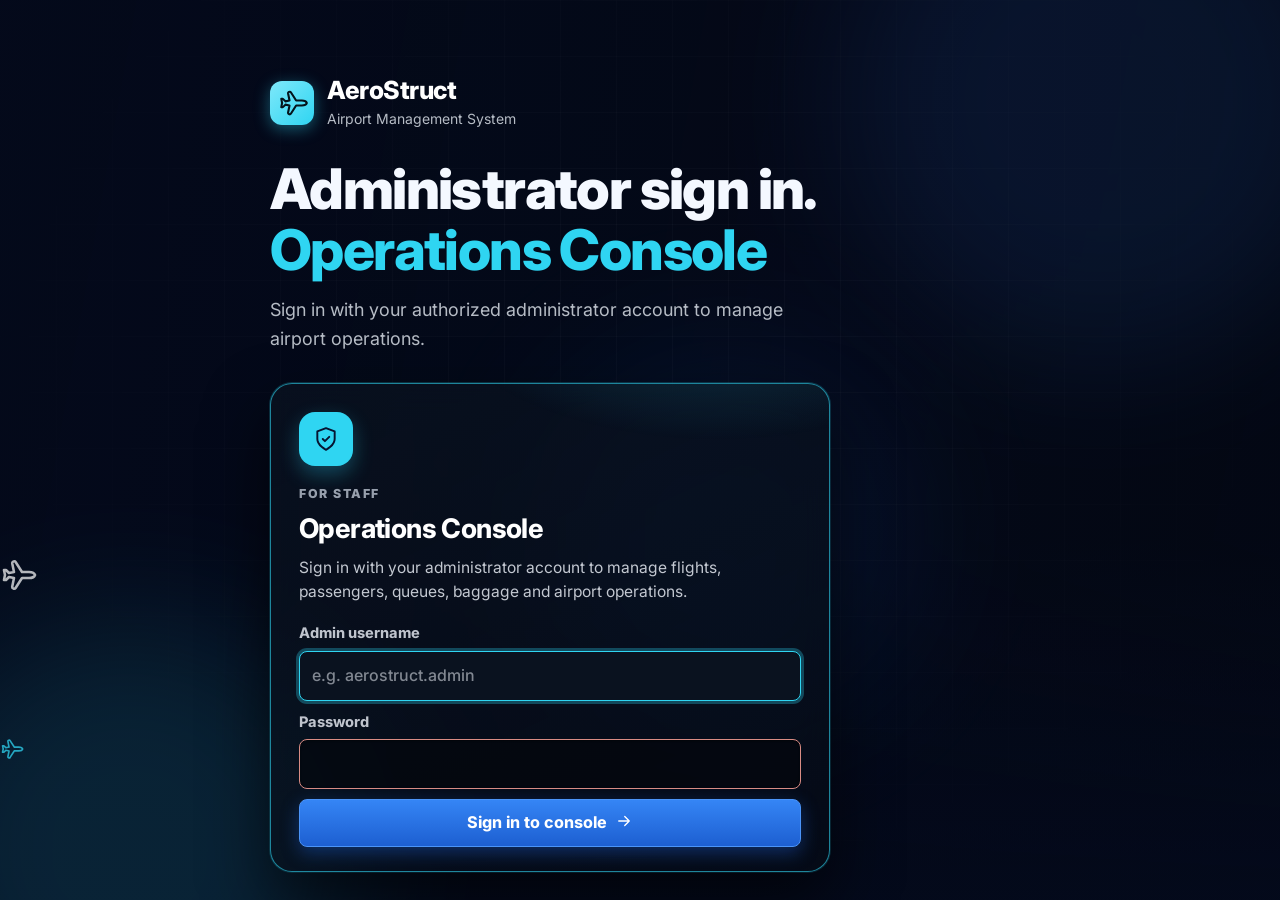
==== commit 0af54504: "Update admin.html" ====
--- a/FrontEnd/admin.html
+++ b/FrontEnd/admin.html
@@ -8,6 +8,9 @@
   <title>Admin Portal · AeroStruct</title>
   <link rel="preconnect" href="https://images.unsplash.com" crossorigin>
   <link rel="preload" as="image" href="https://images.unsplash.com/photo-1629221731259-4f0760e3ee89?auto=format&fit=crop&w=1400&q=66" imagesrcset="https://images.unsplash.com/photo-1629221731259-4f0760e3ee89?auto=format&fit=crop&w=800&q=72 800w, https://images.unsplash.com/photo-1629221731259-4f0760e3ee89?auto=format&fit=crop&w=1400&q=66 1400w, https://images.unsplash.com/photo-1629221731259-4f0760e3ee89?auto=format&fit=crop&w=2000&q=66 2000w" imagesizes="100vw" fetchpriority="high">
+  <link rel="preconnect" href="https://fonts.googleapis.com">
+  <link rel="preconnect" href="https://fonts.gstatic.com" crossorigin>
+  <link rel="stylesheet" href="https://fonts.googleapis.com/css2?family=Inter:wght@400;500;600;700;800&family=JetBrains+Mono:wght@500;600&display=swap">
   <link rel="stylesheet" href="style.css">
 </head>
 <body class="is-gate portal-mode-admin" data-portal-mode="admin">
@@ -62,9 +65,9 @@
           </defs>
           <path id="lp1" class="l-arc" d="M-30 600 C 240 250, 700 110, 1090 250 S 1380 430, 1480 340"/>
           <path id="lp2" class="l-arc l-arc-2" d="M180 740 C 520 540, 900 590, 1190 430 S 1370 210, 1480 170"/>
-          <path id="lp3" class="l-arc l-arc-3" d="M-30 360 C 200 240, 430 210, 650 270"/>
+          <path id="lp3" class="l-arc l-arc-3" d="M-30 520 C 200 470, 520 470, 760 560"/>
           <g class="l-radar" transform="translate(1090 250)"><circle class="core" r="5"/><circle class="ring" r="6"/><circle class="ring d2" r="6"/><circle class="ring d3" r="6"/><text x="12" y="-12">BOM</text></g>
-          <g class="l-radar" transform="translate(650 270)"><circle class="core" r="4"/><circle class="ring" r="5"/><circle class="ring d2" r="5"/><text x="10" y="-10">DEL</text></g>
+          <g class="l-radar" transform="translate(760 560)"><circle class="core" r="4"/><circle class="ring" r="5"/><circle class="ring d2" r="5"/><text x="10" y="-10">DEL</text></g>
           <g class="l-radar" transform="translate(1190 430)"><circle class="core" r="4"/><circle class="ring d3" r="5"/><circle class="ring d2" r="5"/><text x="10" y="18">BLR</text></g>
           <g class="l-plane"><use href="#plane-glyph"/><animateMotion dur="17s" repeatCount="indefinite" rotate="auto"><mpath href="#lp1"/></animateMotion></g>
           <g class="l-plane l-plane-2"><use href="#plane-glyph"/><animateMotion dur="23s" begin="-8s" repeatCount="indefinite" rotate="auto"><mpath href="#lp2"/></animateMotion></g>
@@ -300,6 +303,7 @@
       <!-- DASHBOARD -->
       <section id="dashboard" class="view">
         <div id="nextDeparture" class="hero-card"></div>
+        <div id="opsTicker" class="ops-ticker" aria-label="Recent operational activity"></div>
         <div class="stats-grid" id="stats"></div>
         <div class="dashboard-grid">
           <section class="panel departures-panel">
@@ -392,25 +396,8 @@
             <div class="panel-body"><div class="form-row"><label>Checked-in passenger<select id="scSel" required></select></label><label>Boarding gate<input id="scGate" placeholder="Auto-filled from flight" maxlength="10" required></label><button class="button button-primary align-end" id="scClear" type="button">Clear security</button></div><p class="muted" id="scHelp">Choose a passenger to load the flight's gate.</p></div>
           </section>
           <section class="panel">
-            <div class="panel-heading"><div><span class="eyebrow">QUEUE · FIFO</span><div class="panel-heading">
-  <div>
-    <!-- <span class="eyebrow"></span> -->
-    <h2>Boarding</h2>
-    <p class="panel-subtitle">Passengers are automatically added after successful security clearance.</p>
-  </div>
-  <span id="boCount" class="count-pill">0 waiting</span>
-</div>
-
-<div class="panel-body"><p class="panel-subtitle">Passengers are automatically added after successful security clearance.</p>
-            <div class="panel-body">
-            <div id="boList" class="queue-list"></div>
-            <div class="queue-footer">
-            <p class="muted" id="boWait"></p>
-            <button class="button button-primary" id="boProcess" type="button">
-                  Board next passenger →
-            </button>
-             </div>
-            </div>
+            <div class="panel-heading"><div><span class="eyebrow">QUEUE · FIFO</span><h2>Boarding</h2><p class="panel-subtitle">Passengers are automatically added after successful security clearance.</p></div><span id="boCount" class="count-pill">0 waiting</span></div>
+            <div class="panel-body"><div id="boList" class="queue-list"></div><div class="queue-footer"><p class="muted" id="boWait"></p><button class="button button-primary" id="boProcess" type="button">Board next passenger →</button></div></div>
           </section>
         </div>
         <section class="panel"><div class="panel-heading"><div><span class="eyebrow">STATUS SYNCHRONIZATION</span><h2>Passenger journey status</h2><p class="panel-subtitle">Registered → Checked-In → Security-Cleared → Boarded</p></div></div><div class="table-scroll"><table id="journeyTable" class="data-table"></table></div></section>
@@ -1184,7 +1171,9 @@
   </div>
 
   <div id="toastRegion" class="toast-region" aria-live="polite" aria-atomic="true"></div>
+  <script src="enhance.js"></script>
   <script src="app.js"></script>
   <script src="portal.js"></script>
+  <script src="experience.js"></script>
 </body>
-</html>+</html>
